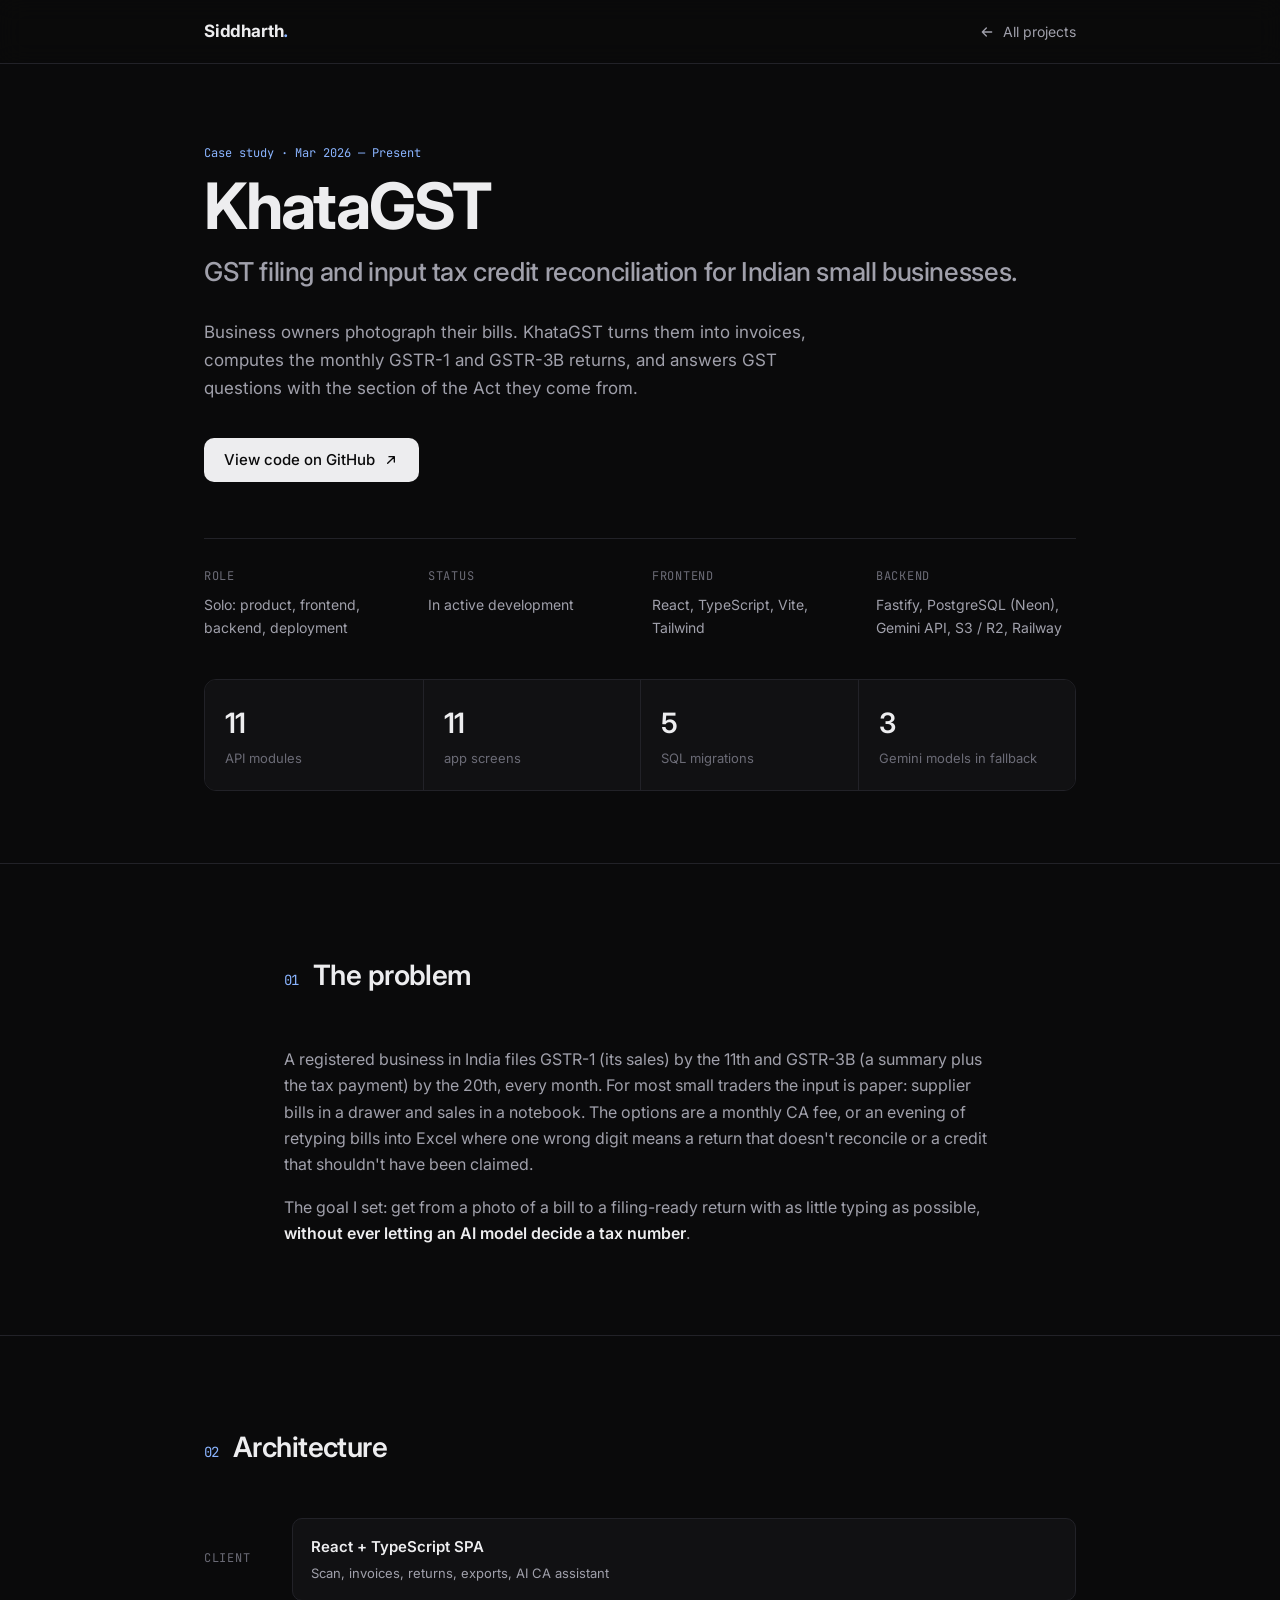
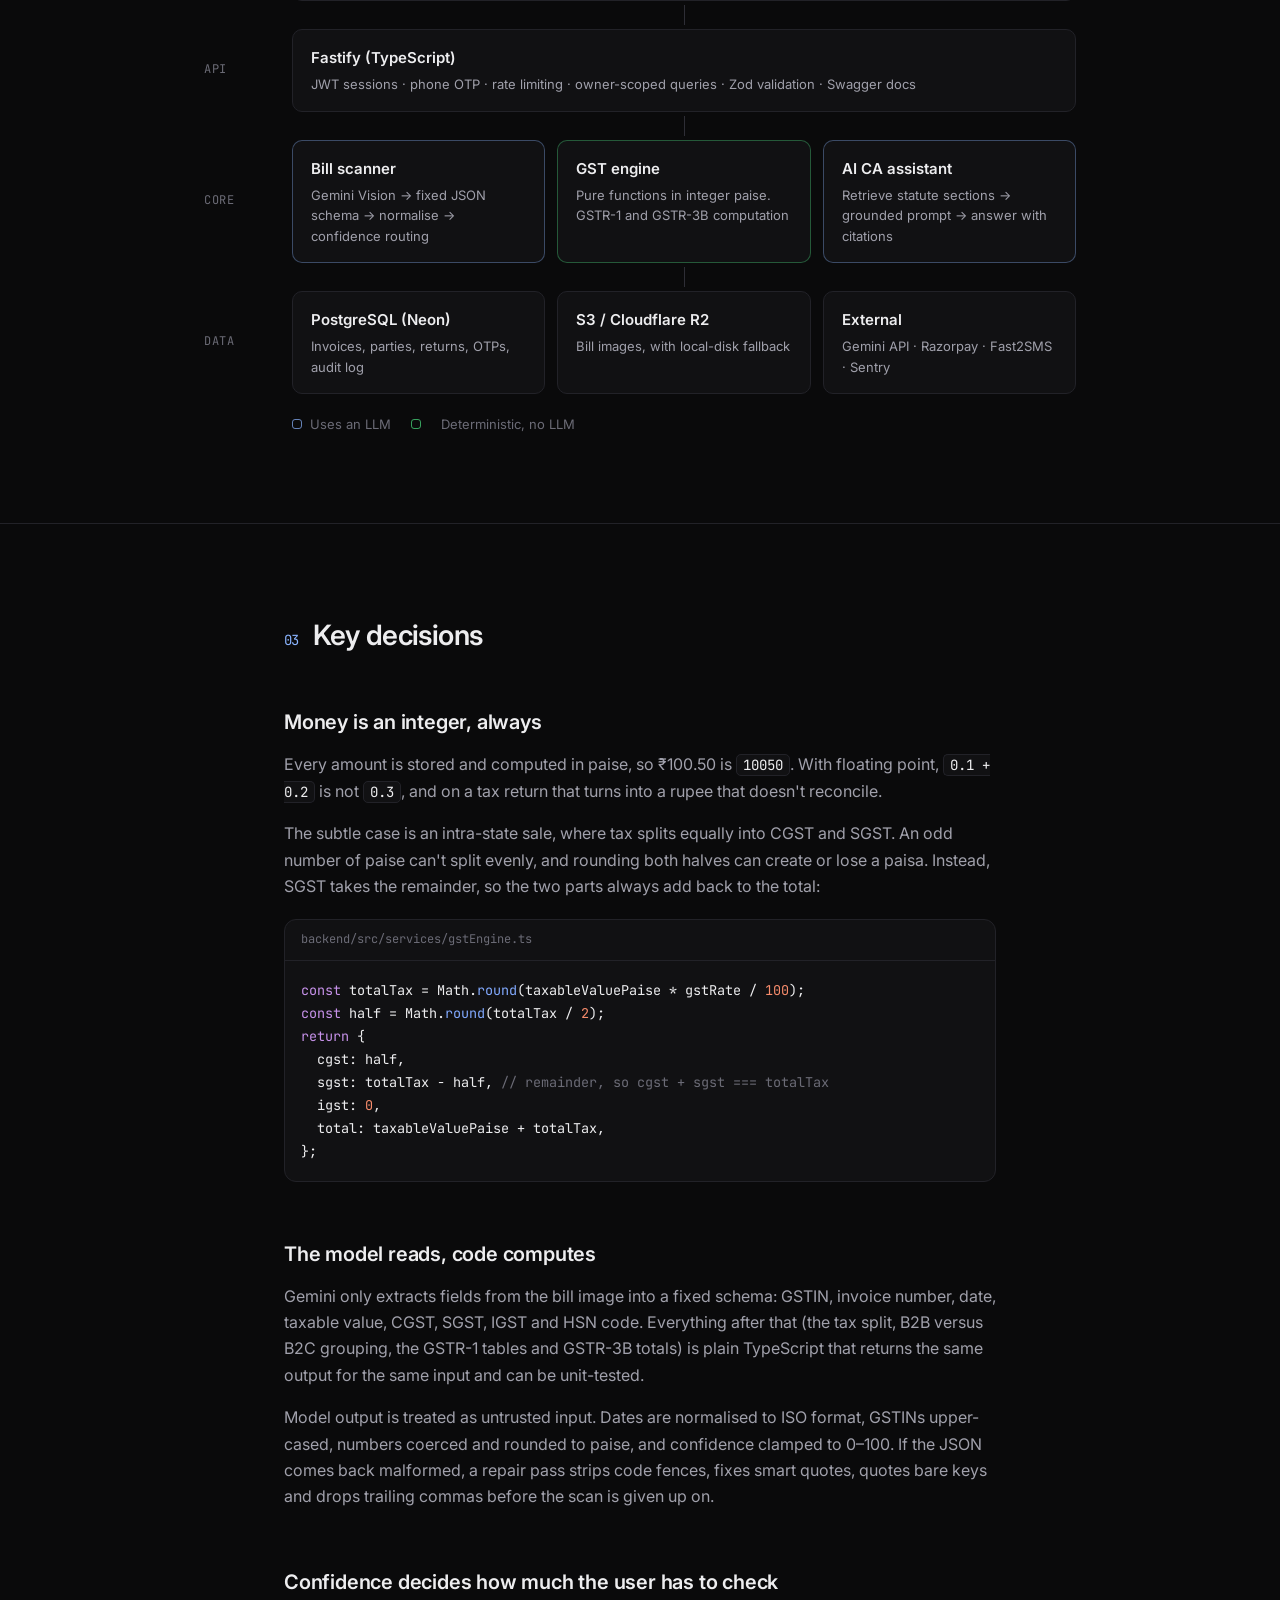
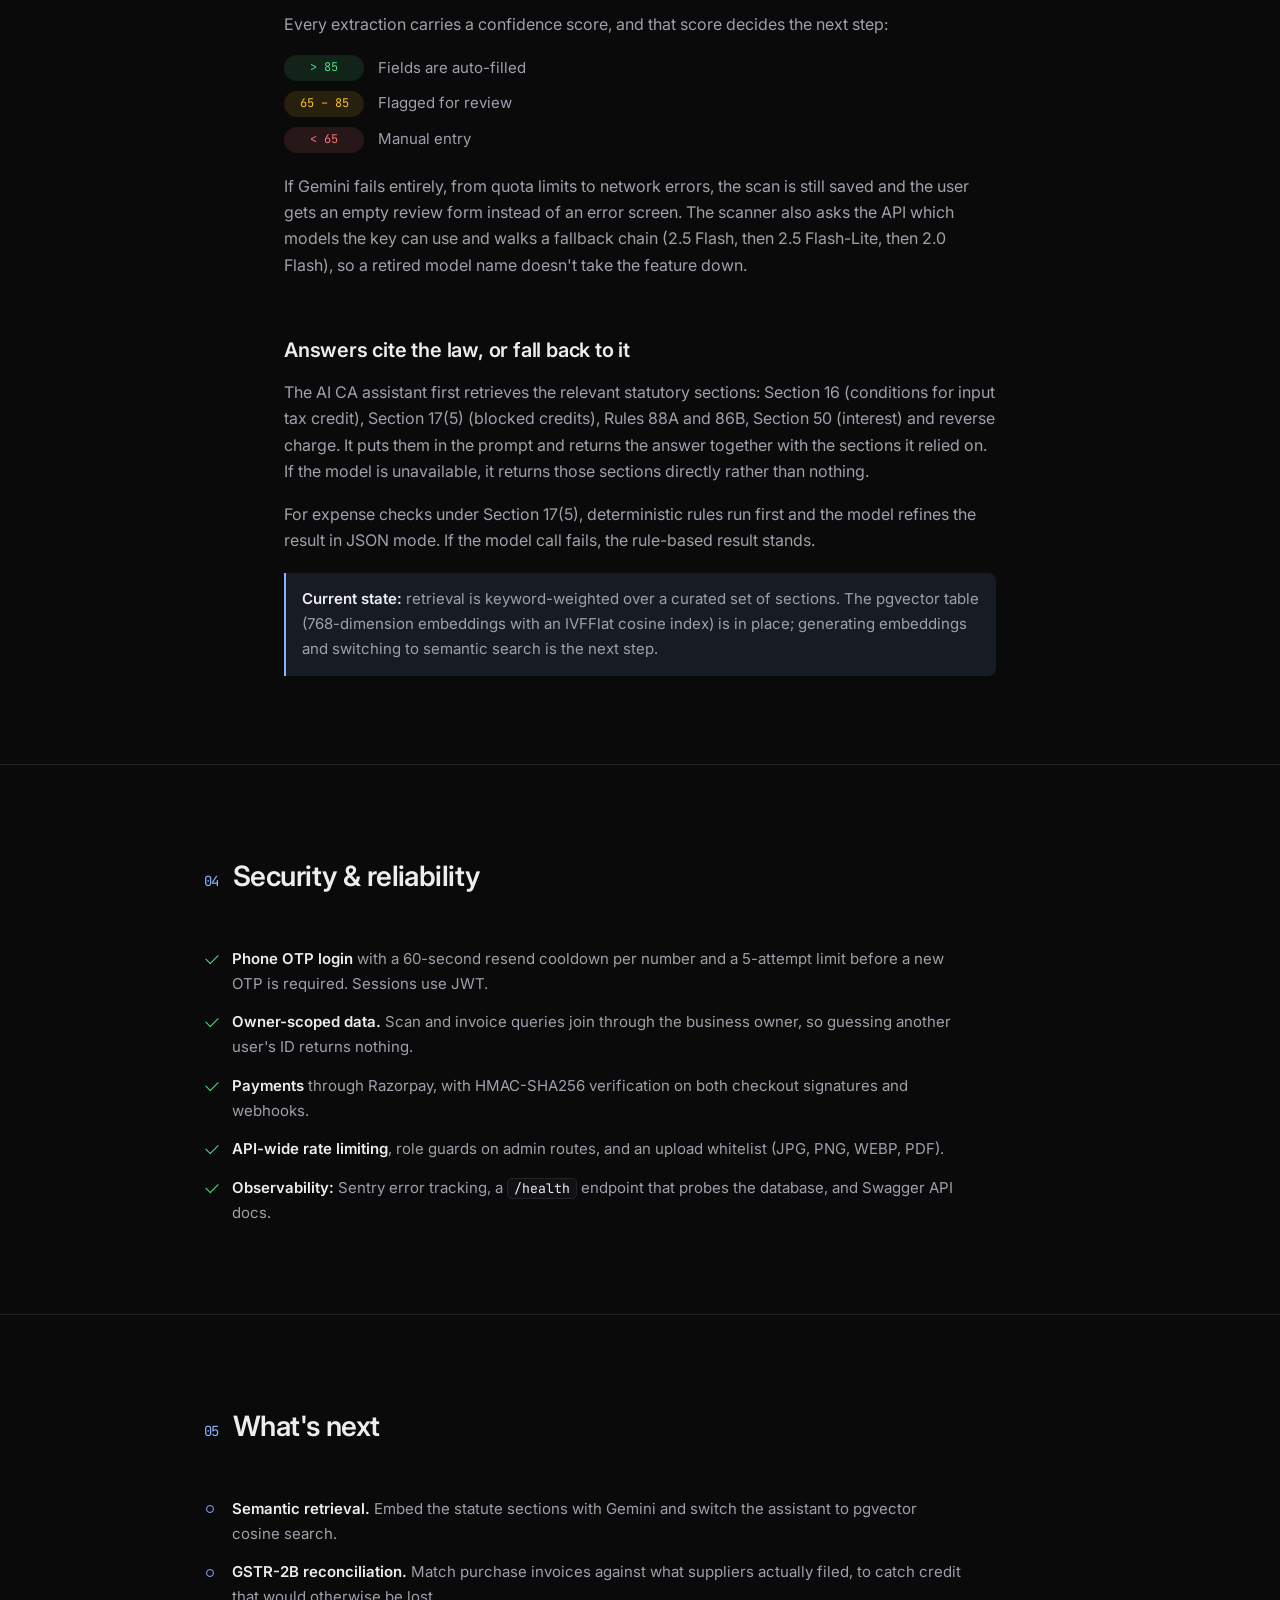
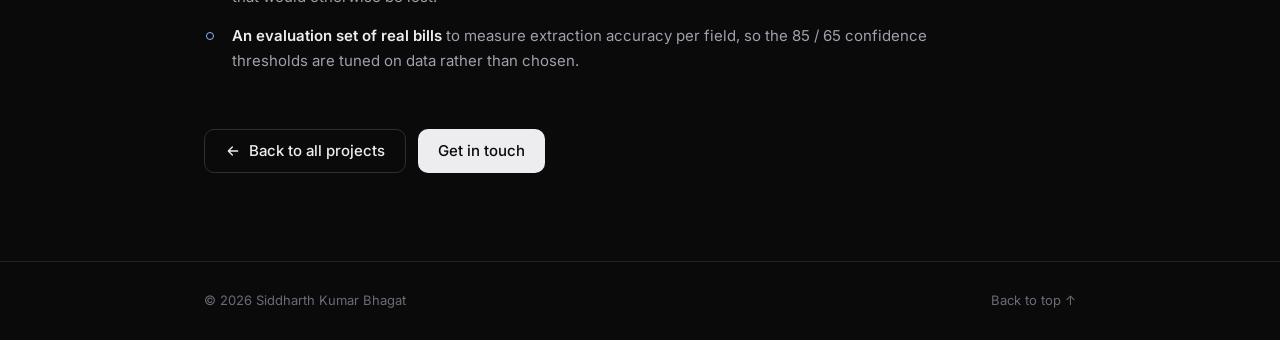
==== projects/khatagst/index.html @ 11f54ef6 "Redesign portfolio around resume and add KhataGST case study" ====
<!DOCTYPE html>
<html lang="en">

<head>
  <meta charset="UTF-8">
  <meta name="viewport" content="width=device-width, initial-scale=1.0">
  <title>KhataGST case study · Siddharth Kumar Bhagat</title>
  <meta name="description"
    content="How KhataGST turns photos of GST bills into filing-ready GSTR-1 and GSTR-3B returns: integer-paise tax math, confidence-routed AI extraction and statute-grounded answers.">
  <meta name="author" content="Siddharth Kumar Bhagat">
  <meta name="theme-color" content="#0a0a0b">
  <meta property="og:type" content="article">
  <meta property="og:title" content="KhataGST case study · Siddharth Kumar Bhagat">
  <meta property="og:description"
    content="From a photo of a bill to a filing-ready GST return, without letting an AI model decide a tax number.">
  <link rel="icon"
    href="data:image/svg+xml,%3Csvg xmlns='http://www.w3.org/2000/svg' viewBox='0 0 64 64'%3E%3Crect width='64' height='64' rx='14' fill='%230a0a0b'/%3E%3Ctext x='50%25' y='54%25' dominant-baseline='middle' text-anchor='middle' font-family='Arial,sans-serif' font-weight='700' font-size='26' fill='%238ab4ff'%3ESB%3C/text%3E%3C/svg%3E">
  <link rel="preconnect" href="https://fonts.googleapis.com">
  <link rel="preconnect" href="https://fonts.gstatic.com" crossorigin>
  <link
    href="https://fonts.googleapis.com/css2?family=Inter:wght@400;500;600;700&family=JetBrains+Mono:wght@400;500&display=swap"
    rel="stylesheet">
  <link rel="stylesheet" href="../../styles.css">
  <script>document.documentElement.classList.add("js");</script>
</head>

<body>
  <a class="skip-link" href="#main">Skip to content</a>

  <header class="nav scrolled" id="nav">
    <div class="nav-inner">
      <a href="../../" class="nav-logo" aria-label="Home">Siddharth<span>.</span></a>
      <a href="../../#projects" class="nav-back">
        <svg viewBox="0 0 24 24" aria-hidden="true"><path d="M19 12H5m6-6l-6 6 6 6" /></svg>
        All projects
      </a>
    </div>
  </header>

  <main id="main" class="case">

    <section class="case-hero">
      <div class="container">
        <p class="project-kicker">Case study · Mar 2026 — Present</p>
        <h1 class="hero-name">KhataGST</h1>
        <p class="hero-role">GST filing and input tax credit reconciliation for Indian small businesses.</p>
        <p class="hero-summary">
          Business owners photograph their bills. KhataGST turns them into invoices, computes the monthly GSTR-1 and
          GSTR-3B returns, and answers GST questions with the section of the Act they come from.
        </p>
        <div class="hero-actions">
          <a href="https://github.com/btw-itz-sid/KhataGST" class="btn btn-primary" target="_blank" rel="noopener">
            View code on GitHub
            <svg viewBox="0 0 24 24" aria-hidden="true"><path d="M7 17L17 7M9 7h8v8" /></svg>
          </a>
        </div>

        <dl class="case-meta">
          <div>
            <dt>Role</dt>
            <dd>Solo: product, frontend, backend, deployment</dd>
          </div>
          <div>
            <dt>Status</dt>
            <dd>In active development</dd>
          </div>
          <div>
            <dt>Frontend</dt>
            <dd>React, TypeScript, Vite, Tailwind</dd>
          </div>
          <div>
            <dt>Backend</dt>
            <dd>Fastify, PostgreSQL (Neon), Gemini API, S3 / R2, Railway</dd>
          </div>
        </dl>

        <ul class="case-stats">
          <li><span>11</span>API modules</li>
          <li><span>11</span>app screens</li>
          <li><span>5</span>SQL migrations</li>
          <li><span>3</span>Gemini models in fallback</li>
        </ul>
      </div>
    </section>

    <section class="section">
      <div class="container prose">
        <h2 class="section-title"><span>01</span>The problem</h2>
        <p>
          A registered business in India files GSTR-1 (its sales) by the 11th and GSTR-3B (a summary plus the tax
          payment) by the 20th, every month. For most small traders the input is paper: supplier bills in a drawer and
          sales in a notebook. The options are a monthly CA fee, or an evening of retyping bills into Excel where one
          wrong digit means a return that doesn't reconcile or a credit that shouldn't have been claimed.
        </p>
        <p>
          The goal I set: get from a photo of a bill to a filing-ready return with as little typing as possible,
          <strong>without ever letting an AI model decide a tax number</strong>.
        </p>
      </div>
    </section>

    <section class="section">
      <div class="container">
        <h2 class="section-title"><span>02</span>Architecture</h2>

        <div class="arch" role="img"
          aria-label="Architecture: a React single-page app calls a Fastify API, which routes to three modules (bill scanner, GST engine, AI CA assistant) backed by PostgreSQL, object storage and the Gemini API.">
          <div class="arch-layer">
            <p class="arch-label">Client</p>
            <div class="arch-box">
              <h4>React + TypeScript SPA</h4>
              <p>Scan, invoices, returns, exports, AI CA assistant</p>
            </div>
          </div>

          <div class="arch-arrow" aria-hidden="true"></div>

          <div class="arch-layer">
            <p class="arch-label">API</p>
            <div class="arch-box">
              <h4>Fastify (TypeScript)</h4>
              <p>JWT sessions · phone OTP · rate limiting · owner-scoped queries · Zod validation · Swagger docs</p>
            </div>
          </div>

          <div class="arch-arrow" aria-hidden="true"></div>

          <div class="arch-layer">
            <p class="arch-label">Core</p>
            <div class="arch-row">
              <div class="arch-box arch-ai">
                <h4>Bill scanner</h4>
                <p>Gemini Vision → fixed JSON schema → normalise → confidence routing</p>
              </div>
              <div class="arch-box arch-core">
                <h4>GST engine</h4>
                <p>Pure functions in integer paise. GSTR-1 and GSTR-3B computation</p>
              </div>
              <div class="arch-box arch-ai">
                <h4>AI CA assistant</h4>
                <p>Retrieve statute sections → grounded prompt → answer with citations</p>
              </div>
            </div>
          </div>

          <div class="arch-arrow" aria-hidden="true"></div>

          <div class="arch-layer">
            <p class="arch-label">Data</p>
            <div class="arch-row">
              <div class="arch-box">
                <h4>PostgreSQL (Neon)</h4>
                <p>Invoices, parties, returns, OTPs, audit log</p>
              </div>
              <div class="arch-box">
                <h4>S3 / Cloudflare R2</h4>
                <p>Bill images, with local-disk fallback</p>
              </div>
              <div class="arch-box">
                <h4>External</h4>
                <p>Gemini API · Razorpay · Fast2SMS · Sentry</p>
              </div>
            </div>
          </div>
        </div>
        <p class="arch-legend"><span class="dot-ai"></span>Uses an LLM <span class="dot-core"></span>Deterministic, no LLM</p>
      </div>
    </section>

    <section class="section">
      <div class="container prose">
        <h2 class="section-title"><span>03</span>Key decisions</h2>

        <article class="decision">
          <h3>Money is an integer, always</h3>
          <p>
            Every amount is stored and computed in paise, so ₹100.50 is <code>10050</code>. With floating point,
            <code>0.1 + 0.2</code> is not <code>0.3</code>, and on a tax return that turns into a rupee that doesn't
            reconcile.
          </p>
          <p>
            The subtle case is an intra-state sale, where tax splits equally into CGST and SGST. An odd number of paise
            can't split evenly, and rounding both halves can create or lose a paisa. Instead, SGST takes the remainder,
            so the two parts always add back to the total:
          </p>
          <figure class="code">
            <figcaption>backend/src/services/gstEngine.ts</figcaption>
<pre><code><span class="k">const</span> totalTax = Math.<span class="f">round</span>(taxableValuePaise * gstRate / <span class="n">100</span>);
<span class="k">const</span> half = Math.<span class="f">round</span>(totalTax / <span class="n">2</span>);
<span class="k">return</span> {
  cgst: half,
  sgst: totalTax - half, <span class="c">// remainder, so cgst + sgst === totalTax</span>
  igst: <span class="n">0</span>,
  total: taxableValuePaise + totalTax,
};</code></pre>
          </figure>
        </article>

        <article class="decision">
          <h3>The model reads, code computes</h3>
          <p>
            Gemini only extracts fields from the bill image into a fixed schema: GSTIN, invoice number, date, taxable
            value, CGST, SGST, IGST and HSN code. Everything after that (the tax split, B2B versus B2C grouping, the
            GSTR-1 tables and GSTR-3B totals) is plain TypeScript that returns the same output for the same input and
            can be unit-tested.
          </p>
          <p>
            Model output is treated as untrusted input. Dates are normalised to ISO format, GSTINs upper-cased, numbers
            coerced and rounded to paise, and confidence clamped to 0–100. If the JSON comes back malformed, a repair
            pass strips code fences, fixes smart quotes, quotes bare keys and drops trailing commas before the scan is
            given up on.
          </p>
        </article>

        <article class="decision">
          <h3>Confidence decides how much the user has to check</h3>
          <p>
            Every extraction carries a confidence score, and that score decides the next step:
          </p>
          <ul class="routing">
            <li><span class="pill pill-green">&gt; 85</span>Fields are auto-filled</li>
            <li><span class="pill pill-amber">65 – 85</span>Flagged for review</li>
            <li><span class="pill pill-red">&lt; 65</span>Manual entry</li>
          </ul>
          <p>
            If Gemini fails entirely, from quota limits to network errors, the scan is still saved and the user gets
            an empty review form instead of an error screen. The scanner also asks the API which models the key can
            use and walks a fallback chain (2.5 Flash, then 2.5 Flash-Lite, then 2.0 Flash), so a retired model name
            doesn't take the feature down.
          </p>
        </article>

        <article class="decision">
          <h3>Answers cite the law, or fall back to it</h3>
          <p>
            The AI CA assistant first retrieves the relevant statutory sections: Section 16 (conditions for input tax
            credit), Section 17(5) (blocked credits), Rules 88A and 86B, Section 50 (interest) and reverse charge. It
            puts them in the prompt and returns the answer together with the sections it relied on. If the model is
            unavailable, it returns those sections directly rather than nothing.
          </p>
          <p>
            For expense checks under Section 17(5), deterministic rules run first and the model refines the result in
            JSON mode. If the model call fails, the rule-based result stands.
          </p>
          <p class="note">
            <strong>Current state:</strong> retrieval is keyword-weighted over a curated set of sections. The pgvector
            table (768-dimension embeddings with an IVFFlat cosine index) is in place; generating embeddings and
            switching to semantic search is the next step.
          </p>
        </article>
      </div>
    </section>

    <section class="section">
      <div class="container">
        <h2 class="section-title"><span>04</span>Security &amp; reliability</h2>
        <ul class="checklist">
          <li><strong>Phone OTP login</strong> with a 60-second resend cooldown per number and a 5-attempt limit before a
            new OTP is required. Sessions use JWT.</li>
          <li><strong>Owner-scoped data.</strong> Scan and invoice queries join through the business owner, so
            guessing another user's ID returns nothing.</li>
          <li><strong>Payments</strong> through Razorpay, with HMAC-SHA256 verification on both checkout signatures and
            webhooks.</li>
          <li><strong>API-wide rate limiting</strong>, role guards on admin routes, and an upload whitelist (JPG, PNG,
            WEBP, PDF).</li>
          <li><strong>Observability:</strong> Sentry error tracking, a <code>/health</code> endpoint that probes the
            database, and Swagger API docs.</li>
        </ul>
      </div>
    </section>

    <section class="section">
      <div class="container">
        <h2 class="section-title"><span>05</span>What's next</h2>
        <ul class="checklist next">
          <li><strong>Semantic retrieval.</strong> Embed the statute sections with Gemini and switch the assistant to
            pgvector cosine search.</li>
          <li><strong>GSTR-2B reconciliation.</strong> Match purchase invoices against what suppliers actually filed,
            to catch credit that would otherwise be lost.</li>
          <li><strong>An evaluation set of real bills</strong> to measure extraction accuracy per field, so the 85 / 65
            confidence thresholds are tuned on data rather than chosen.</li>
        </ul>

        <div class="case-end">
          <a href="../../#projects" class="btn btn-ghost">
            <svg viewBox="0 0 24 24" aria-hidden="true"><path d="M19 12H5m6-6l-6 6 6 6" /></svg>
            Back to all projects
          </a>
          <a href="mailto:siddharthraj600@gmail.com" class="btn btn-primary">Get in touch</a>
        </div>
      </div>
    </section>

  </main>

  <footer class="footer">
    <div class="container footer-inner">
      <p>© <span id="year">2026</span> Siddharth Kumar Bhagat</p>
      <a href="#main">Back to top ↑</a>
    </div>
  </footer>

  <script>document.getElementById("year").textContent = new Date().getFullYear();</script>
</body>

</html>
---- styles.css ----
:root {
  --bg: #0a0a0b;
  --surface: #111113;
  --surface-2: #16161a;
  --border: #222228;
  --border-strong: #2e2e36;
  --text: #ededef;
  --muted: #a0a0ab;
  --faint: #6b6b76;
  --accent: #8ab4ff;
  --accent-soft: rgba(138, 180, 255, 0.1);
  --green: #4ade80;
  --radius: 12px;
  --container: 920px;
  --nav-h: 64px;
  --font: 'Inter', system-ui, -apple-system, 'Segoe UI', Roboto, sans-serif;
  --mono: 'JetBrains Mono', ui-monospace, SFMono-Regular, Consolas, monospace;
}

*,
*::before,
*::after {
  margin: 0;
  padding: 0;
  box-sizing: border-box;
}

html {
  scroll-behavior: smooth;
  scroll-padding-top: calc(var(--nav-h) + 16px);
}

body {
  background: var(--bg);
  color: var(--text);
  font-family: var(--font);
  font-size: 16px;
  line-height: 1.65;
  -webkit-font-smoothing: antialiased;
  text-rendering: optimizeLegibility;
}

a {
  color: inherit;
  text-decoration: none;
}

ul,
ol {
  list-style: none;
}

strong {
  color: var(--text);
  font-weight: 600;
}

svg {
  width: 16px;
  height: 16px;
  fill: none;
  stroke: currentColor;
  stroke-width: 2;
  stroke-linecap: round;
  stroke-linejoin: round;
  flex-shrink: 0;
}

svg.fill {
  fill: currentColor;
  stroke: none;
}

::selection {
  background: var(--accent);
  color: var(--bg);
}

:focus-visible {
  outline: 2px solid var(--accent);
  outline-offset: 3px;
  border-radius: 4px;
}

.skip-link {
  position: absolute;
  left: 16px;
  top: -48px;
  z-index: 200;
  padding: 8px 14px;
  background: var(--accent);
  color: var(--bg);
  border-radius: 8px;
  font-weight: 600;
}

.skip-link:focus {
  top: 12px;
}

.container {
  max-width: var(--container);
  margin: 0 auto;
  padding: 0 24px;
}

/* NAV */
.nav {
  position: fixed;
  inset: 0 0 auto 0;
  z-index: 100;
  height: var(--nav-h);
  border-bottom: 1px solid transparent;
  transition: background 0.2s, border-color 0.2s;
}

.nav.scrolled {
  background: rgba(10, 10, 11, 0.8);
  backdrop-filter: blur(12px);
  -webkit-backdrop-filter: blur(12px);
  border-bottom-color: var(--border);
}

.nav-inner {
  max-width: var(--container);
  height: 100%;
  margin: 0 auto;
  padding: 0 24px;
  display: flex;
  align-items: center;
  justify-content: space-between;
}

.nav-logo {
  font-weight: 700;
  font-size: 17px;
  letter-spacing: -0.01em;
}

.nav-logo span {
  color: var(--accent);
}

.nav-links {
  display: flex;
  align-items: center;
  gap: 28px;
}

.nav-links a {
  font-size: 14px;
  color: var(--muted);
  transition: color 0.15s;
}

.nav-links a:hover,
.nav-links a.active {
  color: var(--text);
}

.nav-links .nav-resume {
  padding: 6px 14px;
  border: 1px solid var(--border-strong);
  border-radius: 8px;
  color: var(--text);
}

.nav-links .nav-resume:hover {
  border-color: var(--accent);
  color: var(--accent);
}

.menu-btn {
  display: none;
  width: 36px;
  height: 36px;
  background: none;
  border: 0;
  cursor: pointer;
  position: relative;
}

.menu-btn span {
  position: absolute;
  left: 8px;
  right: 8px;
  height: 1.5px;
  background: var(--text);
  transition: transform 0.2s;
}

.menu-btn span:first-child {
  top: 14px;
}

.menu-btn span:last-child {
  top: 21px;
}

.menu-btn[aria-expanded="true"] span:first-child {
  transform: translateY(3.5px) rotate(45deg);
}

.menu-btn[aria-expanded="true"] span:last-child {
  transform: translateY(-3.5px) rotate(-45deg);
}

/* HERO */
.hero {
  padding: calc(var(--nav-h) + 96px) 0 96px;
}

.status {
  display: inline-flex;
  align-items: center;
  gap: 10px;
  padding: 6px 14px;
  margin-bottom: 28px;
  border: 1px solid var(--border);
  border-radius: 999px;
  background: var(--surface);
  font-size: 13px;
  color: var(--muted);
}

.status-dot {
  width: 7px;
  height: 7px;
  border-radius: 50%;
  background: var(--green);
  box-shadow: 0 0 0 3px rgba(74, 222, 128, 0.15);
}

.hero-name {
  font-size: clamp(40px, 7vw, 64px);
  font-weight: 700;
  line-height: 1.05;
  letter-spacing: -0.035em;
}

.hero-role {
  margin-top: 12px;
  font-size: clamp(20px, 3vw, 26px);
  font-weight: 500;
  letter-spacing: -0.015em;
  color: var(--muted);
}

.hero-summary {
  max-width: 640px;
  margin-top: 24px;
  font-size: 17px;
  color: var(--muted);
}

.hero-actions {
  display: flex;
  flex-wrap: wrap;
  gap: 12px;
  margin-top: 36px;
}

.btn {
  display: inline-flex;
  align-items: center;
  gap: 8px;
  height: 44px;
  padding: 0 20px;
  border-radius: 10px;
  font-size: 15px;
  font-weight: 500;
  transition: background 0.15s, border-color 0.15s, color 0.15s;
}

.btn-primary {
  background: var(--text);
  color: var(--bg);
}

.btn-primary:hover {
  background: #ffffff;
}

.btn-ghost {
  border: 1px solid var(--border-strong);
  color: var(--text);
}

.btn-ghost:hover {
  border-color: var(--muted);
  background: var(--surface);
}

.social {
  display: flex;
  flex-wrap: wrap;
  align-items: center;
  gap: 8px 24px;
  margin-top: 32px;
}

.social a {
  display: inline-flex;
  align-items: center;
  gap: 8px;
  font-size: 14px;
  color: var(--muted);
  transition: color 0.15s;
}

.social a:hover {
  color: var(--text);
}

.social-meta {
  font-size: 14px;
  color: var(--faint);
}

/* SECTIONS */
.section {
  padding: 88px 0;
  border-top: 1px solid var(--border);
}

.section-title {
  display: flex;
  align-items: baseline;
  gap: 14px;
  margin-bottom: 48px;
  font-size: 28px;
  font-weight: 600;
  letter-spacing: -0.02em;
}

.section-title span {
  font-family: var(--mono);
  font-size: 14px;
  font-weight: 400;
  color: var(--accent);
}

.bullets {
  display: grid;
  gap: 10px;
  color: var(--muted);
  font-size: 15px;
}

.bullets li {
  position: relative;
  padding-left: 20px;
}

.bullets li::before {
  content: '';
  position: absolute;
  left: 2px;
  top: 0.72em;
  width: 6px;
  height: 1.5px;
  background: var(--faint);
}

.tags {
  display: flex;
  flex-wrap: wrap;
  gap: 8px;
}

.tags li {
  padding: 4px 10px;
  border: 1px solid var(--border);
  border-radius: 6px;
  background: var(--surface);
  font-family: var(--mono);
  font-size: 12px;
  color: var(--muted);
  line-height: 1.5;
}

.role-body .tags,
.project .tags {
  margin-top: 20px;
}

/* EXPERIENCE */
.timeline {
  display: grid;
  gap: 56px;
}

.role {
  display: grid;
  grid-template-columns: 160px 1fr;
  gap: 32px;
}

.role-date {
  font-family: var(--mono);
  font-size: 13px;
  color: var(--faint);
  white-space: nowrap;
}

.role-meta {
  padding-top: 4px;
}

.role-body h3 {
  font-size: 19px;
  font-weight: 600;
  letter-spacing: -0.01em;
}

.role-body .at {
  color: var(--accent);
}

.role-sub {
  margin: 4px 0 16px;
  font-size: 15px;
  color: var(--faint);
}

/* PROJECTS */
.project {
  padding: 28px;
  border: 1px solid var(--border);
  border-radius: var(--radius);
  background: var(--surface);
  transition: border-color 0.2s;
}

.project:hover {
  border-color: var(--border-strong);
}

.project-featured {
  margin-bottom: 20px;
  padding: 32px;
  background:
    radial-gradient(600px 200px at 100% 0%, rgba(138, 180, 255, 0.07), transparent 70%),
    var(--surface);
}

.project-head {
  display: flex;
  align-items: flex-start;
  justify-content: space-between;
  gap: 16px;
  margin-bottom: 18px;
}

.project-kicker {
  margin-bottom: 8px;
  font-family: var(--mono);
  font-size: 12px;
  color: var(--accent);
}

.project h3 {
  font-size: 19px;
  font-weight: 600;
  letter-spacing: -0.01em;
}

.project-featured h3 {
  font-size: 24px;
}

.project-tagline {
  margin-top: 2px;
  font-size: 15px;
  color: var(--faint);
}

.project-link {
  display: inline-flex;
  align-items: center;
  gap: 4px;
  padding: 6px 12px;
  border: 1px solid var(--border-strong);
  border-radius: 8px;
  font-size: 13px;
  color: var(--muted);
  white-space: nowrap;
  transition: color 0.15s, border-color 0.15s;
}

.project-link:hover {
  color: var(--text);
  border-color: var(--muted);
}

.project-link svg {
  width: 14px;
  height: 14px;
}

.project-grid {
  display: grid;
  grid-template-columns: repeat(2, 1fr);
  gap: 20px;
}

.more-link {
  display: inline-flex;
  align-items: center;
  gap: 6px;
  margin-top: 28px;
  font-size: 14px;
  color: var(--muted);
  transition: color 0.15s, gap 0.15s;
}

.more-link:hover {
  color: var(--text);
  gap: 10px;
}

/* SKILLS */
.skills {
  display: grid;
  border: 1px solid var(--border);
  border-radius: var(--radius);
  overflow: hidden;
}

.skill-row {
  display: grid;
  grid-template-columns: 160px 1fr;
  gap: 24px;
  align-items: center;
  padding: 18px 24px;
}

.skill-row + .skill-row {
  border-top: 1px solid var(--border);
}

.skill-row dt {
  font-size: 14px;
  font-weight: 500;
  color: var(--text);
}

/* EDUCATION */
.edu {
  display: flex;
  justify-content: space-between;
  align-items: flex-start;
  gap: 16px;
  padding-bottom: 32px;
  margin-bottom: 32px;
  border-bottom: 1px solid var(--border);
}

.edu h3 {
  font-size: 19px;
  font-weight: 600;
  letter-spacing: -0.01em;
}

.edu p {
  color: var(--muted);
  font-size: 15px;
}

.achievements {
  display: grid;
  grid-template-columns: repeat(2, 1fr);
  gap: 16px;
}

.achievements li {
  display: flex;
  gap: 18px;
  align-items: flex-start;
  padding: 20px;
  border: 1px solid var(--border);
  border-radius: var(--radius);
  background: var(--surface);
}

.ach-stat {
  min-width: 56px;
  font-family: var(--mono);
  font-size: 18px;
  font-weight: 500;
  color: var(--accent);
  line-height: 1.4;
}

.achievements h4 {
  font-size: 15px;
  font-weight: 600;
}

.achievements p {
  margin-top: 2px;
  font-size: 14px;
  color: var(--muted);
}

.achievements p a {
  color: var(--accent);
  margin-left: 4px;
}

.achievements p a:hover {
  text-decoration: underline;
}

/* CONTACT */
.contact-lead {
  max-width: 580px;
  font-size: 17px;
  color: var(--muted);
}

.contact-email {
  display: inline-block;
  margin-top: 24px;
  font-size: clamp(22px, 4.5vw, 36px);
  font-weight: 600;
  letter-spacing: -0.02em;
  border-bottom: 1px solid var(--border-strong);
  transition: color 0.15s, border-color 0.15s;
  word-break: break-all;
}

.contact-email:hover {
  color: var(--accent);
  border-color: var(--accent);
}

/* PROJECT CTA */
.case-link {
  display: inline-flex;
  align-items: center;
  gap: 6px;
  margin-top: 24px;
  font-size: 14px;
  font-weight: 500;
  color: var(--accent);
  transition: gap 0.15s;
}

.case-link:hover {
  gap: 10px;
}

/* CASE STUDY */
.nav-back {
  display: inline-flex;
  align-items: center;
  gap: 8px;
  font-size: 14px;
  color: var(--muted);
  transition: color 0.15s;
}

.nav-back:hover {
  color: var(--text);
}

.case-hero {
  padding: calc(var(--nav-h) + 80px) 0 72px;
}

.case-meta {
  display: grid;
  grid-template-columns: repeat(4, 1fr);
  gap: 24px;
  margin-top: 56px;
  padding-top: 28px;
  border-top: 1px solid var(--border);
}

.case-meta dt {
  margin-bottom: 6px;
  font-family: var(--mono);
  font-size: 12px;
  color: var(--faint);
  text-transform: uppercase;
  letter-spacing: 0.06em;
}

.case-meta dd {
  font-size: 14px;
  color: var(--muted);
}

.case-stats {
  display: grid;
  grid-template-columns: repeat(4, 1fr);
  margin-top: 40px;
  border: 1px solid var(--border);
  border-radius: var(--radius);
  overflow: hidden;
}

.case-stats li {
  padding: 20px;
  font-size: 13px;
  color: var(--faint);
  background: var(--surface);
}

.case-stats li + li {
  border-left: 1px solid var(--border);
}

.case-stats span {
  display: block;
  margin-bottom: 2px;
  font-size: 28px;
  font-weight: 600;
  letter-spacing: -0.02em;
  color: var(--text);
}

.prose {
  max-width: 760px;
}

.prose p {
  color: var(--muted);
  font-size: 16px;
}

.prose p + p {
  margin-top: 16px;
}

code {
  font-family: var(--mono);
  font-size: 0.88em;
  padding: 1px 6px;
  border: 1px solid var(--border);
  border-radius: 5px;
  background: var(--surface);
  color: var(--text);
}

.decision + .decision {
  margin-top: 56px;
}

.decision h3 {
  margin-bottom: 12px;
  font-size: 20px;
  font-weight: 600;
  letter-spacing: -0.01em;
}

.code {
  margin-top: 20px;
  border: 1px solid var(--border);
  border-radius: var(--radius);
  background: var(--surface);
  overflow: hidden;
}

.code figcaption {
  padding: 10px 16px;
  border-bottom: 1px solid var(--border);
  font-family: var(--mono);
  font-size: 12px;
  color: var(--faint);
}

.code pre {
  padding: 18px 16px;
  overflow-x: auto;
  font-family: var(--mono);
  font-size: 13.5px;
  line-height: 1.7;
  color: var(--text);
  font-variant-ligatures: none;
  scrollbar-width: thin;
  scrollbar-color: var(--border-strong) transparent;
}

.code pre code {
  padding: 0;
  border: 0;
  background: none;
  font-size: inherit;
}

.code .k { color: #c792ea; }
.code .f { color: #82aaff; }
.code .n { color: #f78c6c; }
.code .c { color: var(--faint); }

.routing {
  display: grid;
  gap: 10px;
  margin: 18px 0 20px;
}

.routing li {
  display: flex;
  align-items: center;
  gap: 14px;
  font-size: 15px;
  color: var(--muted);
}

.pill {
  min-width: 80px;
  padding: 3px 10px;
  border-radius: 999px;
  font-family: var(--mono);
  font-size: 12px;
  text-align: center;
}

.pill-green { background: rgba(74, 222, 128, 0.12); color: #4ade80; }
.pill-amber { background: rgba(251, 191, 36, 0.12); color: #fbbf24; }
.pill-red { background: rgba(248, 113, 113, 0.12); color: #f87171; }

.prose .note {
  margin-top: 20px;
  padding: 14px 16px;
  border-left: 2px solid var(--accent);
  border-radius: 0 8px 8px 0;
  background: var(--accent-soft);
  font-size: 15px;
}

.arch {
  display: grid;
  gap: 0;
}

.arch-layer {
  display: grid;
  grid-template-columns: 72px 1fr;
  gap: 16px;
  align-items: center;
}

.arch-label {
  font-family: var(--mono);
  font-size: 12px;
  color: var(--faint);
  text-transform: uppercase;
  letter-spacing: 0.06em;
}

.arch-row {
  display: grid;
  grid-template-columns: repeat(3, 1fr);
  gap: 12px;
}

.arch-box {
  padding: 16px 18px;
  border: 1px solid var(--border);
  border-radius: 10px;
  background: var(--surface);
}

.arch-box h4 {
  font-size: 15px;
  font-weight: 600;
}

.arch-box p {
  margin-top: 4px;
  font-size: 13px;
  line-height: 1.55;
  color: var(--muted);
}

.arch-ai {
  border-color: rgba(138, 180, 255, 0.35);
}

.arch-core {
  border-color: rgba(74, 222, 128, 0.35);
}

.arch-arrow {
  height: 28px;
  margin-left: 88px;
  position: relative;
}

.arch-arrow::before {
  content: '';
  position: absolute;
  left: 50%;
  top: 4px;
  bottom: 4px;
  width: 1px;
  background: var(--border-strong);
}

.arch-legend {
  display: flex;
  align-items: center;
  gap: 8px;
  margin-top: 20px;
  margin-left: 88px;
  font-size: 13px;
  color: var(--faint);
}

.arch-legend span {
  width: 10px;
  height: 10px;
  border-radius: 3px;
}

.arch-legend span + * {
  margin-right: 12px;
}

.dot-ai { border: 1px solid rgba(138, 180, 255, 0.7); }
.dot-core { border: 1px solid rgba(74, 222, 128, 0.7); margin-left: 12px; }

.checklist {
  display: grid;
  gap: 14px;
  max-width: 760px;
}

.checklist li {
  position: relative;
  padding-left: 28px;
  font-size: 15px;
  color: var(--muted);
}

.checklist li::before {
  content: '';
  position: absolute;
  left: 2px;
  top: 0.45em;
  width: 12px;
  height: 7px;
  border-left: 1.5px solid var(--green);
  border-bottom: 1.5px solid var(--green);
  transform: rotate(-45deg);
}

.checklist.next li::before {
  width: 8px;
  height: 8px;
  top: 0.55em;
  border: 1.5px solid var(--accent);
  border-radius: 50%;
  transform: none;
}

.case-end {
  display: flex;
  flex-wrap: wrap;
  gap: 12px;
  margin-top: 56px;
}

/* FOOTER */
.footer {
  padding: 28px 0;
  border-top: 1px solid var(--border);
  font-size: 13px;
  color: var(--faint);
}

.footer-inner {
  display: flex;
  justify-content: space-between;
  gap: 16px;
}

.footer a:hover {
  color: var(--text);
}

/* REVEAL */
.js .reveal {
  opacity: 0;
  transform: translateY(12px);
  transition: opacity 0.5s ease, transform 0.5s ease;
}

.js .reveal.visible {
  opacity: 1;
  transform: none;
}

@media (prefers-reduced-motion: reduce) {
  html {
    scroll-behavior: auto;
  }

  .js .reveal {
    opacity: 1;
    transform: none;
    transition: none;
  }
}

/* RESPONSIVE */
@media (max-width: 760px) {
  .menu-btn {
    display: block;
  }

  .nav-links {
    position: fixed;
    top: var(--nav-h);
    left: 0;
    right: 0;
    flex-direction: column;
    align-items: stretch;
    gap: 0;
    padding: 8px 16px 16px;
    background: var(--bg);
    border-bottom: 1px solid var(--border);
    display: none;
  }

  .nav-links.open {
    display: flex;
  }

  .nav.menu-open {
    background: var(--bg);
    backdrop-filter: none;
    -webkit-backdrop-filter: none;
    border-bottom-color: var(--border);
  }

  .nav-links a {
    display: block;
    padding: 12px 8px;
    font-size: 16px;
  }

  .nav-links .nav-resume {
    margin-top: 8px;
    text-align: center;
  }

  .hero {
    padding: calc(var(--nav-h) + 56px) 0 72px;
  }

  .section {
    padding: 64px 0;
  }

  .section-title {
    margin-bottom: 32px;
    font-size: 24px;
  }

  .role,
  .skill-row {
    grid-template-columns: 1fr;
    gap: 8px;
  }

  .role-meta {
    padding-top: 0;
  }

  .timeline {
    gap: 44px;
  }

  .project-grid,
  .achievements {
    grid-template-columns: 1fr;
  }

  .project,
  .project-featured {
    padding: 22px;
  }

  .skill-row {
    padding: 16px 18px;
  }

  .edu {
    flex-direction: column;
    gap: 6px;
  }

  .case-hero {
    padding: calc(var(--nav-h) + 48px) 0 56px;
  }

  .case-meta,
  .case-stats {
    grid-template-columns: repeat(2, 1fr);
  }

  .case-stats li:nth-child(3) {
    border-left: 0;
  }

  .case-stats li:nth-child(n + 3) {
    border-top: 1px solid var(--border);
  }

  .arch-layer {
    grid-template-columns: 1fr;
    gap: 8px;
  }

  .arch-row {
    grid-template-columns: 1fr;
    gap: 8px;
  }

  .arch-arrow,
  .arch-legend {
    margin-left: 0;
  }
}

@media (max-width: 420px) {
  .project-head {
    flex-direction: column;
  }

  .hero-actions .btn {
    width: 100%;
    justify-content: center;
  }

  .footer-inner {
    flex-direction: column;
    gap: 6px;
  }
}
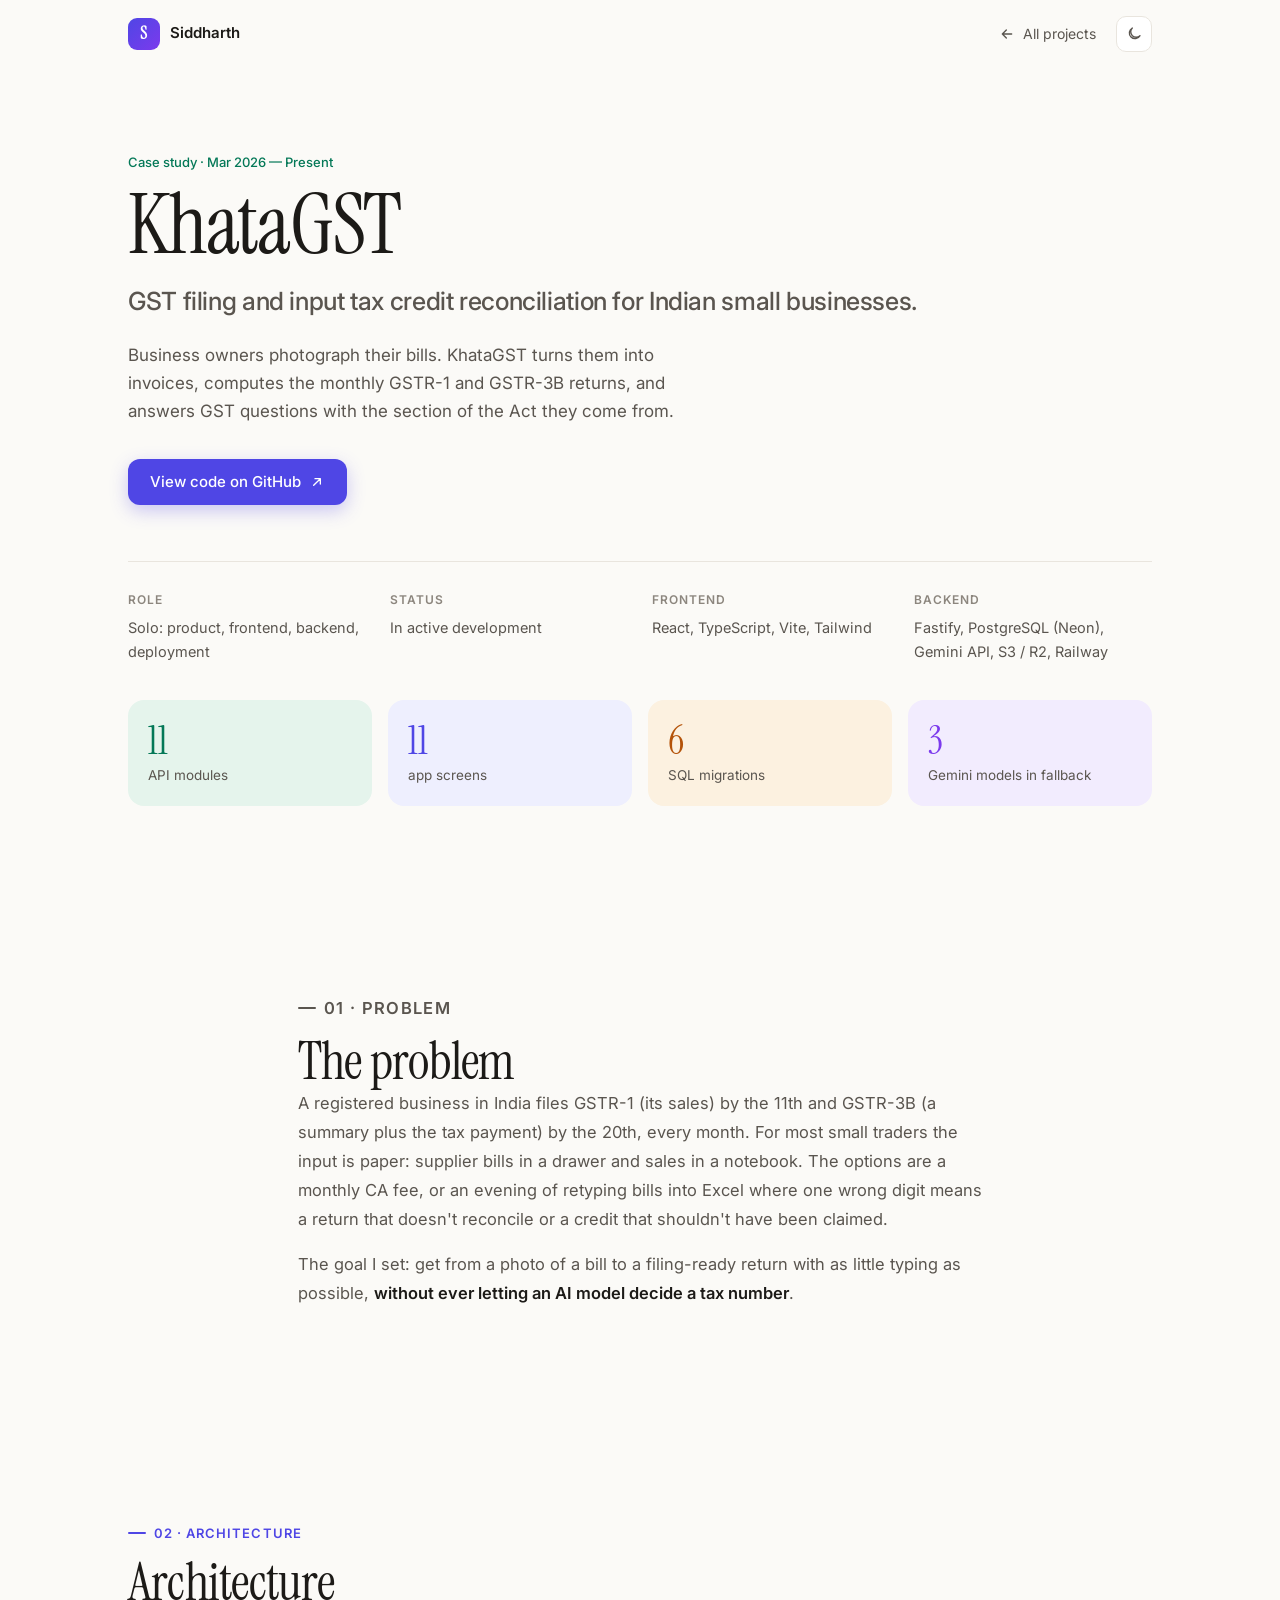
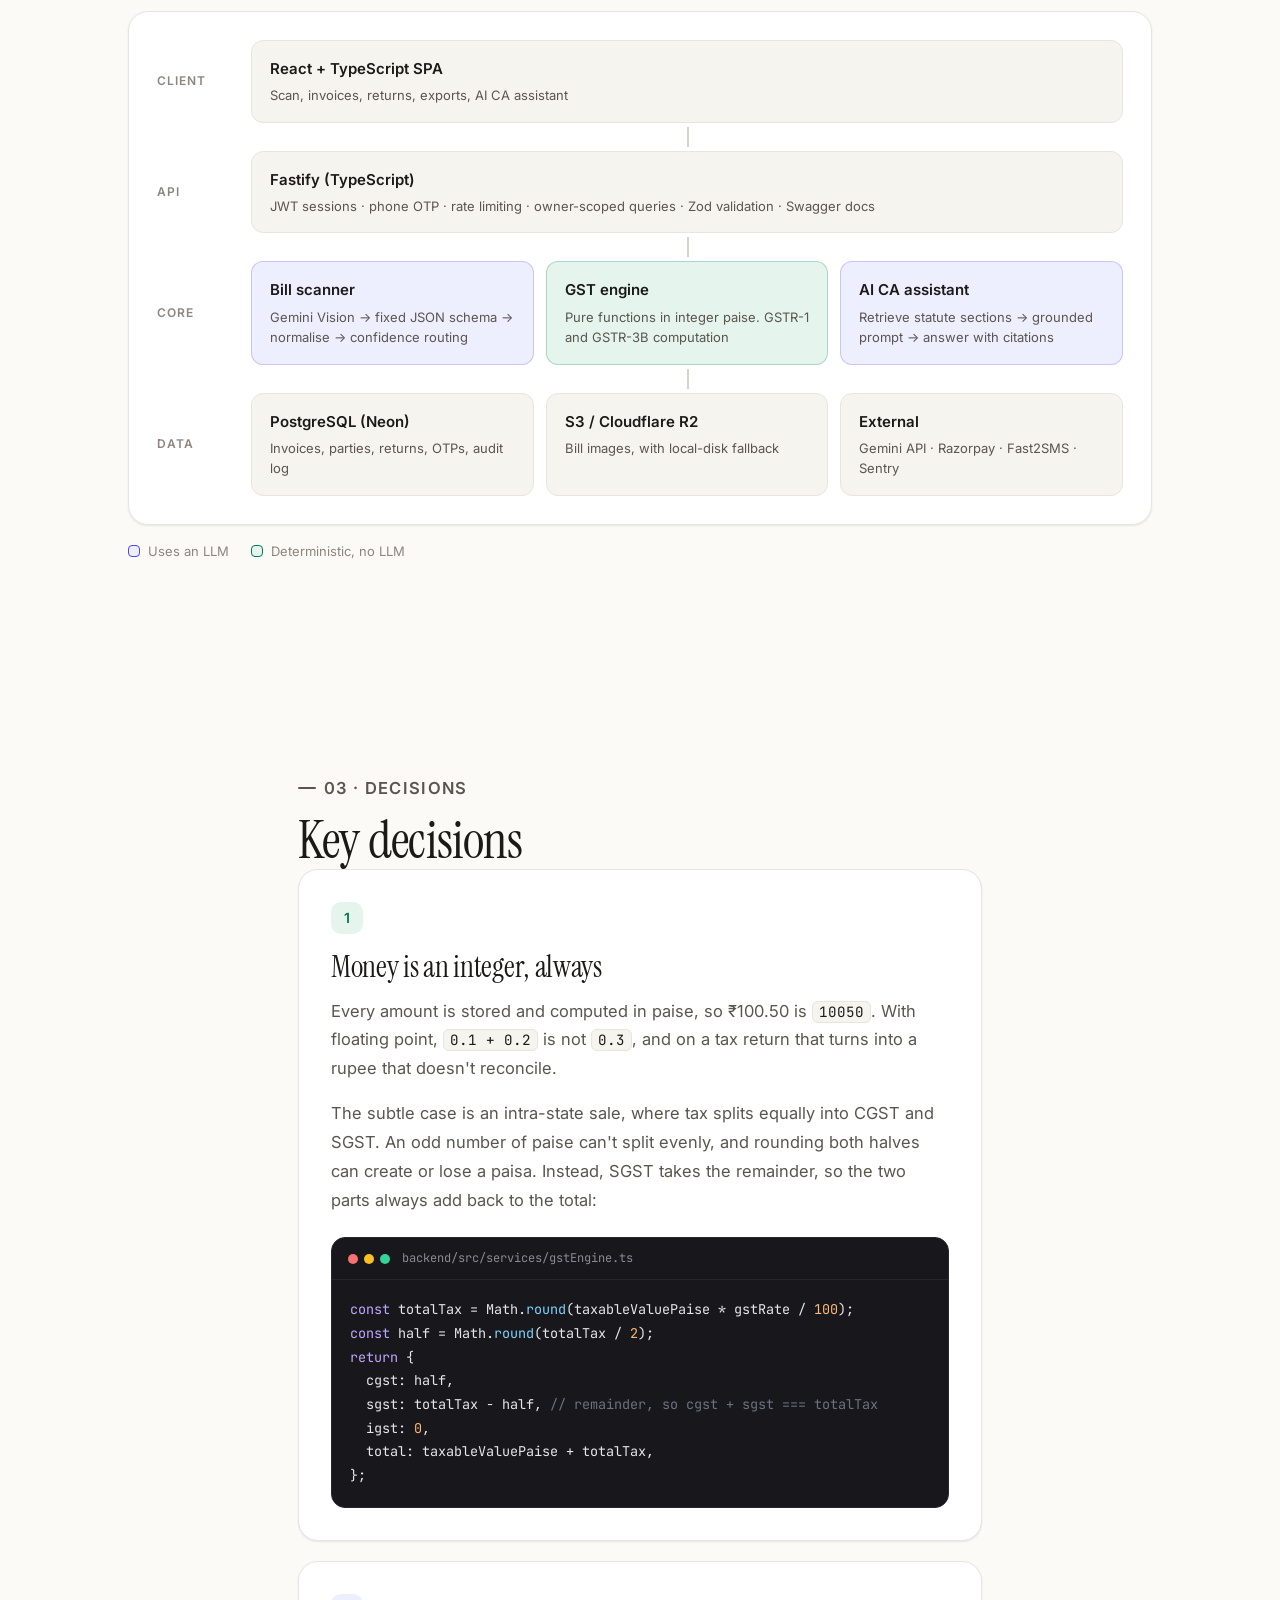
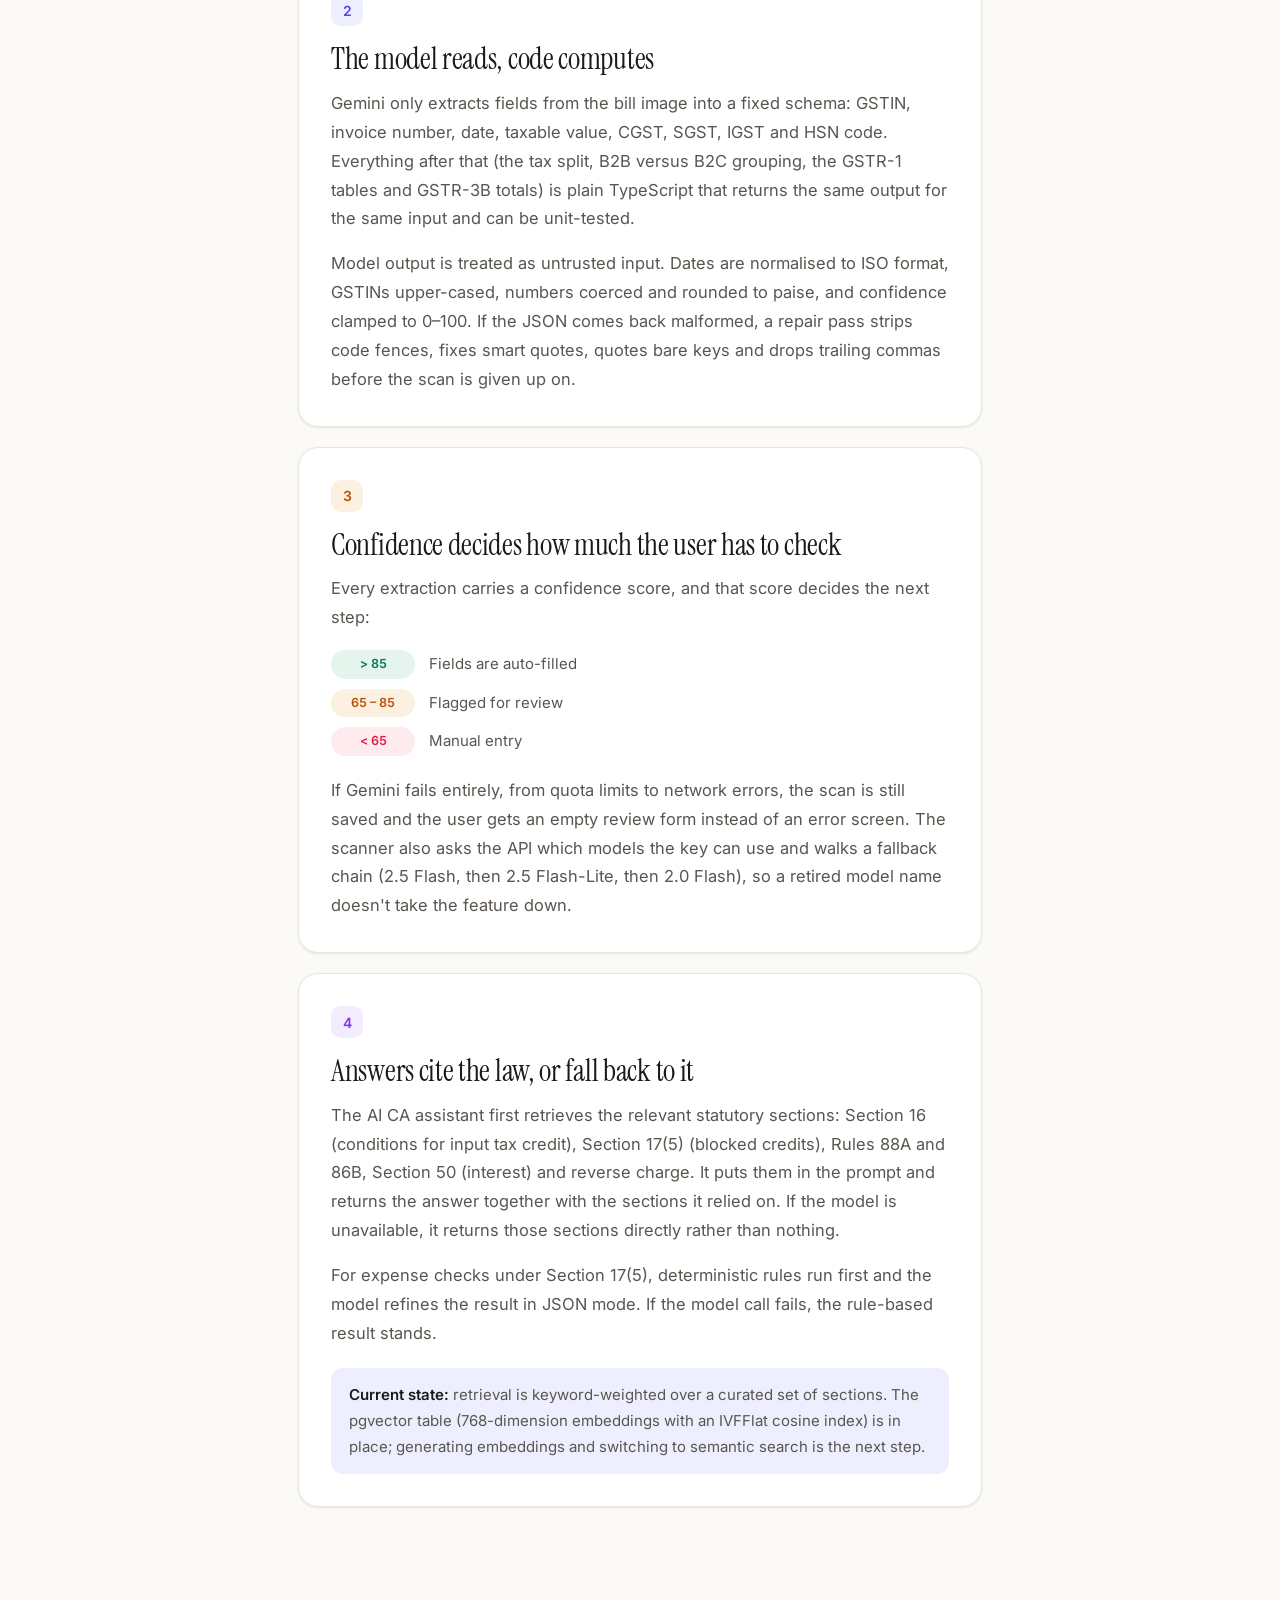
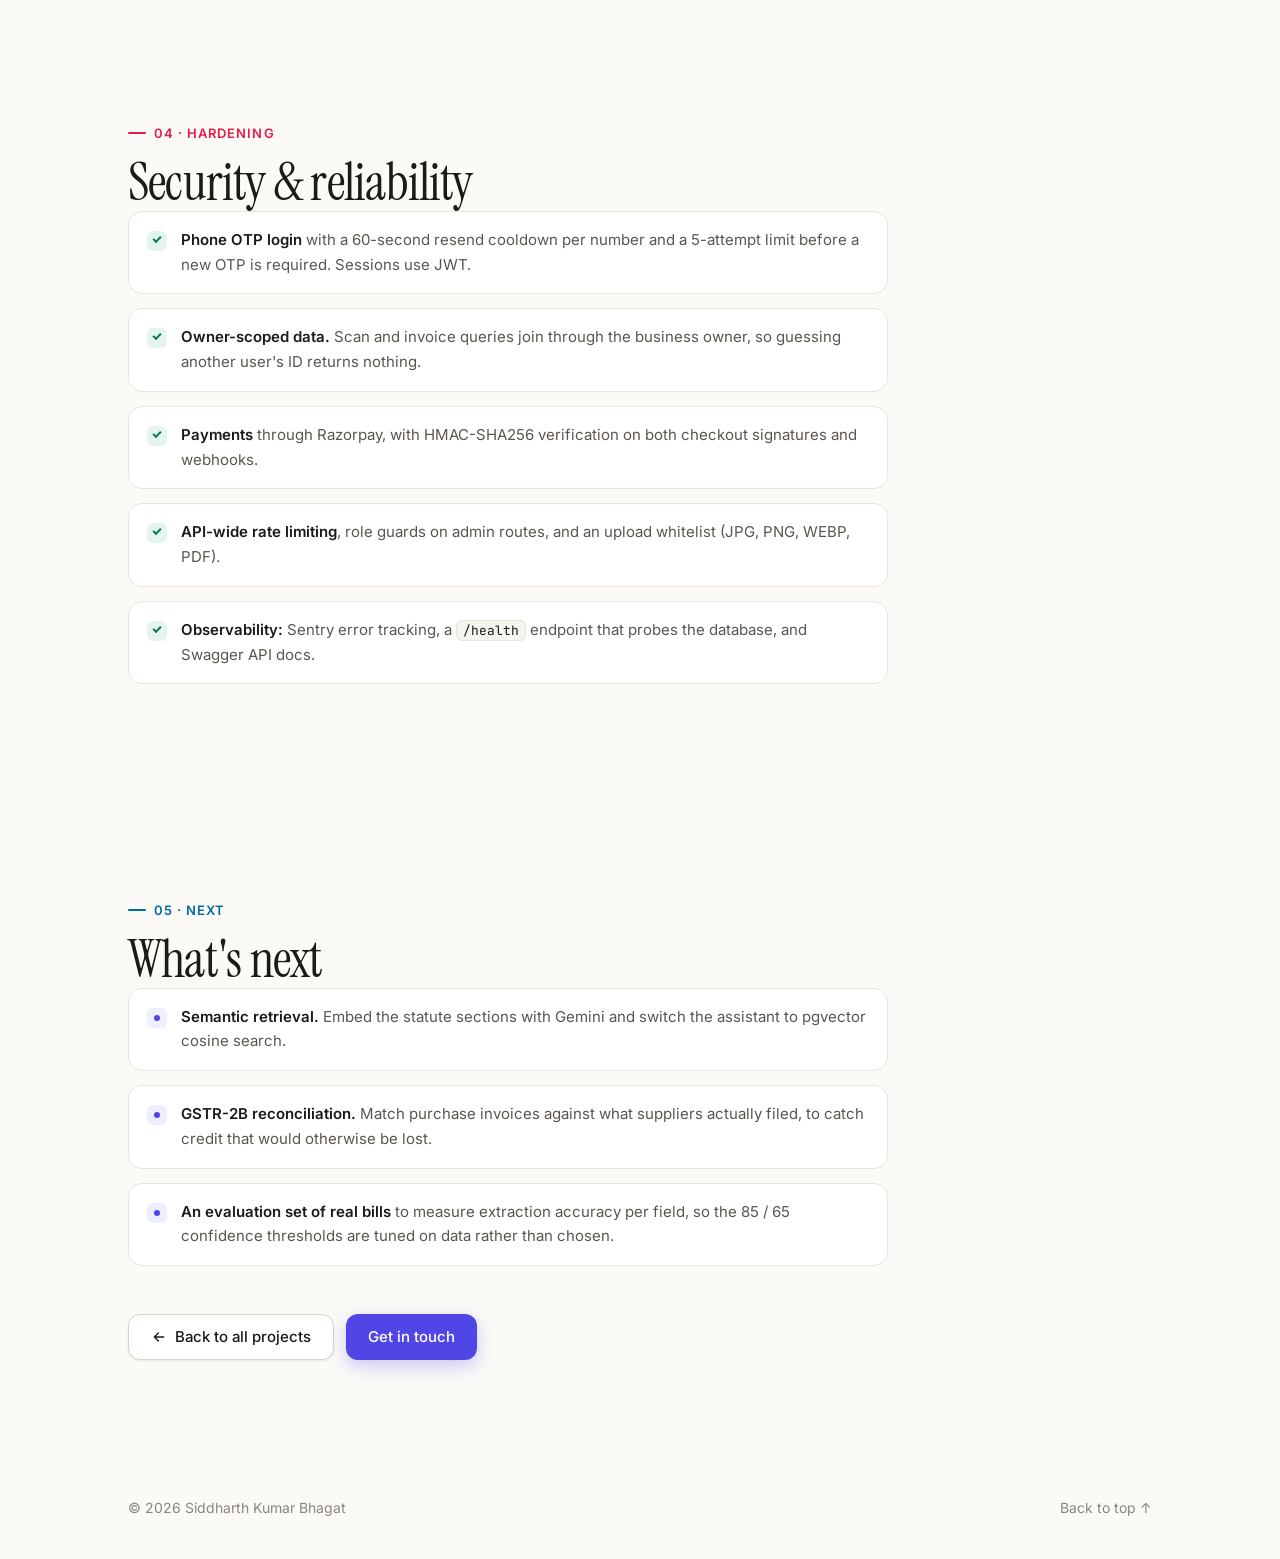
==== commit f9b775c4: "Give the portfolio a warm editorial look with colour, not neon Light paper background, serif heading" ====
--- a/projects/khatagst/index.html
+++ b/projects/khatagst/index.html
@@ -8,20 +8,28 @@
   <meta name="description"
     content="How KhataGST turns photos of GST bills into filing-ready GSTR-1 and GSTR-3B returns: integer-paise tax math, confidence-routed AI extraction and statute-grounded answers.">
   <meta name="author" content="Siddharth Kumar Bhagat">
-  <meta name="theme-color" content="#0a0a0b">
+  <meta name="theme-color" content="#fbfaf7">
   <meta property="og:type" content="article">
   <meta property="og:title" content="KhataGST case study · Siddharth Kumar Bhagat">
   <meta property="og:description"
     content="From a photo of a bill to a filing-ready GST return, without letting an AI model decide a tax number.">
   <link rel="icon"
-    href="data:image/svg+xml,%3Csvg xmlns='http://www.w3.org/2000/svg' viewBox='0 0 64 64'%3E%3Crect width='64' height='64' rx='14' fill='%230a0a0b'/%3E%3Ctext x='50%25' y='54%25' dominant-baseline='middle' text-anchor='middle' font-family='Arial,sans-serif' font-weight='700' font-size='26' fill='%238ab4ff'%3ESB%3C/text%3E%3C/svg%3E">
+    href="data:image/svg+xml,%3Csvg xmlns='http://www.w3.org/2000/svg' viewBox='0 0 64 64'%3E%3Crect width='64' height='64' rx='14' fill='%234f46e5'/%3E%3Ctext x='50%25' y='56%25' dominant-baseline='middle' text-anchor='middle' font-family='Georgia,serif' font-size='30' fill='%23fff'%3ES%3C/text%3E%3C/svg%3E">
   <link rel="preconnect" href="https://fonts.googleapis.com">
   <link rel="preconnect" href="https://fonts.gstatic.com" crossorigin>
   <link
-    href="https://fonts.googleapis.com/css2?family=Inter:wght@400;500;600;700&family=JetBrains+Mono:wght@400;500&display=swap"
+    href="https://fonts.googleapis.com/css2?family=Instrument+Serif:ital@0;1&family=Inter:wght@400;500;600;700&family=JetBrains+Mono:wght@400;500&display=swap"
     rel="stylesheet">
   <link rel="stylesheet" href="../../styles.css">
-  <script>document.documentElement.classList.add("js");</script>
+  <script>
+    document.documentElement.classList.add("js");
+    (function () {
+      var t = localStorage.getItem("theme");
+      if (t === "dark" || t === "light") document.documentElement.setAttribute("data-theme", t);
+      else if (window.matchMedia("(prefers-color-scheme: dark)").matches)
+        document.documentElement.setAttribute("data-theme", "dark");
+    })();
+  </script>
 </head>
 
 <body>
@@ -29,11 +37,25 @@
 
   <header class="nav scrolled" id="nav">
     <div class="nav-inner">
-      <a href="../../" class="nav-logo" aria-label="Home">Siddharth<span>.</span></a>
-      <a href="../../#projects" class="nav-back">
-        <svg viewBox="0 0 24 24" aria-hidden="true"><path d="M19 12H5m6-6l-6 6 6 6" /></svg>
-        All projects
+      <a href="../../" class="nav-logo" aria-label="Home">
+        <span class="logo-mark">S</span>
+        Siddharth
       </a>
+      <div class="nav-right">
+        <a href="../../#projects" class="nav-back">
+          <svg viewBox="0 0 24 24" aria-hidden="true"><path d="M19 12H5m6-6l-6 6 6 6" /></svg>
+          All projects
+        </a>
+        <button class="icon-btn theme-toggle" id="themeToggle" type="button" aria-label="Switch to dark theme">
+          <svg class="icon-moon" viewBox="0 0 24 24" aria-hidden="true">
+            <path d="M21 14.5A8.5 8.5 0 1 1 9.5 3 7 7 0 0 0 21 14.5z" />
+          </svg>
+          <svg class="icon-sun" viewBox="0 0 24 24" aria-hidden="true">
+            <circle cx="12" cy="12" r="4" />
+            <path d="M12 2v2M12 20v2M4.93 4.93l1.41 1.41M17.66 17.66l1.41 1.41M2 12h2M20 12h2M4.93 19.07l1.41-1.41M17.66 6.34l1.41-1.41" />
+          </svg>
+        </button>
+      </div>
     </div>
   </header>
 
@@ -41,7 +63,7 @@
 
     <section class="case-hero">
       <div class="container">
-        <p class="project-kicker">Case study · Mar 2026 — Present</p>
+        <p class="project-kicker c-green">Case study · Mar 2026 — Present</p>
         <h1 class="hero-name">KhataGST</h1>
         <p class="hero-role">GST filing and input tax credit reconciliation for Indian small businesses.</p>
         <p class="hero-summary">
@@ -75,17 +97,18 @@
         </dl>
 
         <ul class="case-stats">
-          <li><span>11</span>API modules</li>
-          <li><span>11</span>app screens</li>
-          <li><span>5</span>SQL migrations</li>
-          <li><span>3</span>Gemini models in fallback</li>
+          <li class="c-green"><span>11</span>API modules</li>
+          <li class="c-indigo"><span>11</span>app screens</li>
+          <li class="c-amber"><span>6</span>SQL migrations</li>
+          <li class="c-violet"><span>3</span>Gemini models in fallback</li>
         </ul>
       </div>
     </section>
 
     <section class="section">
       <div class="container prose">
-        <h2 class="section-title"><span>01</span>The problem</h2>
+        <p class="eyebrow c-green">01 · Problem</p>
+        <h2 class="section-title">The problem</h2>
         <p>
           A registered business in India files GSTR-1 (its sales) by the 11th and GSTR-3B (a summary plus the tax
           payment) by the 20th, every month. For most small traders the input is paper: supplier bills in a drawer and
@@ -101,7 +124,8 @@
 
     <section class="section">
       <div class="container">
-        <h2 class="section-title"><span>02</span>Architecture</h2>
+        <p class="eyebrow c-indigo">02 · Architecture</p>
+        <h2 class="section-title">Architecture</h2>
 
         <div class="arch" role="img"
           aria-label="Architecture: a React single-page app calls a Fastify API, which routes to three modules (bill scanner, GST engine, AI CA assistant) backed by PostgreSQL, object storage and the Gemini API.">
@@ -169,9 +193,11 @@
 
     <section class="section">
       <div class="container prose">
-        <h2 class="section-title"><span>03</span>Key decisions</h2>
+        <p class="eyebrow c-amber">03 · Decisions</p>
+        <h2 class="section-title">Key decisions</h2>
 
         <article class="decision">
+          <span class="decision-num c-green">1</span>
           <h3>Money is an integer, always</h3>
           <p>
             Every amount is stored and computed in paise, so ₹100.50 is <code>10050</code>. With floating point,
@@ -197,6 +223,7 @@
         </article>
 
         <article class="decision">
+          <span class="decision-num c-indigo">2</span>
           <h3>The model reads, code computes</h3>
           <p>
             Gemini only extracts fields from the bill image into a fixed schema: GSTIN, invoice number, date, taxable
@@ -213,6 +240,7 @@
         </article>
 
         <article class="decision">
+          <span class="decision-num c-amber">3</span>
           <h3>Confidence decides how much the user has to check</h3>
           <p>
             Every extraction carries a confidence score, and that score decides the next step:
@@ -231,6 +259,7 @@
         </article>
 
         <article class="decision">
+          <span class="decision-num c-violet">4</span>
           <h3>Answers cite the law, or fall back to it</h3>
           <p>
             The AI CA assistant first retrieves the relevant statutory sections: Section 16 (conditions for input tax
@@ -253,7 +282,8 @@
 
     <section class="section">
       <div class="container">
-        <h2 class="section-title"><span>04</span>Security &amp; reliability</h2>
+        <p class="eyebrow c-rose">04 · Hardening</p>
+        <h2 class="section-title">Security &amp; reliability</h2>
         <ul class="checklist">
           <li><strong>Phone OTP login</strong> with a 60-second resend cooldown per number and a 5-attempt limit before a
             new OTP is required. Sessions use JWT.</li>
@@ -271,7 +301,8 @@
 
     <section class="section">
       <div class="container">
-        <h2 class="section-title"><span>05</span>What's next</h2>
+        <p class="eyebrow c-sky">05 · Next</p>
+        <h2 class="section-title">What's next</h2>
         <ul class="checklist next">
           <li><strong>Semantic retrieval.</strong> Embed the statute sections with Gemini and switch the assistant to
             pgvector cosine search.</li>
@@ -300,7 +331,7 @@
     </div>
   </footer>
 
-  <script>document.getElementById("year").textContent = new Date().getFullYear();</script>
+  <script src="../../script.js"></script>
 </body>
 
 </html>
--- a/styles.css
+++ b/styles.css
@@ -1,22 +1,103 @@
+/* ── THEME TOKENS ───────────────────────────────────────── */
+:root,
+[data-theme="light"] {
+  --bg: #fbfaf7;
+  --surface: #ffffff;
+  --surface-2: #f6f4ef;
+  --border: #e9e5de;
+  --border-strong: #d9d3c9;
+  --text: #1c1a17;
+  --muted: #5a554f;
+  --faint: #8c867e;
+
+  --accent: #4f46e5;
+  --accent-hover: #4338ca;
+  --accent-soft: #eeeffe;
+  --on-accent: #ffffff;
+
+  --indigo: #4f46e5;
+  --indigo-soft: #eeeffe;
+  --green: #047857;
+  --green-soft: #e5f4ec;
+  --amber: #b45309;
+  --amber-soft: #fcf1e0;
+  --rose: #e11d48;
+  --rose-soft: #fdebee;
+  --violet: #7c3aed;
+  --violet-soft: #f2ecfe;
+  --sky: #0369a1;
+  --sky-soft: #e4f1f9;
+
+  --blob-1: #c7d2fe;
+  --blob-2: #fde68a;
+  --blob-3: #a7f3d0;
+  --blob-opacity: 0.55;
+
+  --shadow-sm: 0 1px 2px rgba(28, 26, 23, 0.04), 0 1px 3px rgba(28, 26, 23, 0.05);
+  --shadow-md: 0 2px 6px rgba(28, 26, 23, 0.04), 0 16px 40px rgba(28, 26, 23, 0.07);
+  --code-bg: #17171c;
+
+  color-scheme: light;
+}
+
+[data-theme="dark"] {
+  --bg: #0e0e11;
+  --surface: #16161b;
+  --surface-2: #1c1c22;
+  --border: #26262e;
+  --border-strong: #35353f;
+  --text: #ededf0;
+  --muted: #a3a3ad;
+  --faint: #74747e;
+
+  --accent: #8b8fff;
+  --accent-hover: #a5a8ff;
+  --accent-soft: rgba(139, 143, 255, 0.12);
+  --on-accent: #0e0e11;
+
+  --indigo: #8b8fff;
+  --indigo-soft: rgba(139, 143, 255, 0.12);
+  --green: #34d399;
+  --green-soft: rgba(52, 211, 153, 0.12);
+  --amber: #fbbf24;
+  --amber-soft: rgba(251, 191, 36, 0.12);
+  --rose: #fb7185;
+  --rose-soft: rgba(251, 113, 133, 0.12);
+  --violet: #b794f6;
+  --violet-soft: rgba(183, 148, 246, 0.12);
+  --sky: #38bdf8;
+  --sky-soft: rgba(56, 189, 248, 0.12);
+
+  --blob-1: #4f46e5;
+  --blob-2: #b45309;
+  --blob-3: #047857;
+  --blob-opacity: 0.16;
+
+  --shadow-sm: none;
+  --shadow-md: 0 16px 40px rgba(0, 0, 0, 0.35);
+  --code-bg: #111115;
+
+  color-scheme: dark;
+}
+
+.c-indigo { --c: var(--indigo); --c-soft: var(--indigo-soft); }
+.c-green { --c: var(--green); --c-soft: var(--green-soft); }
+.c-amber { --c: var(--amber); --c-soft: var(--amber-soft); }
+.c-rose { --c: var(--rose); --c-soft: var(--rose-soft); }
+.c-violet { --c: var(--violet); --c-soft: var(--violet-soft); }
+.c-sky { --c: var(--sky); --c-soft: var(--sky-soft); }
+
 :root {
-  --bg: #0a0a0b;
-  --surface: #111113;
-  --surface-2: #16161a;
-  --border: #222228;
-  --border-strong: #2e2e36;
-  --text: #ededef;
-  --muted: #a0a0ab;
-  --faint: #6b6b76;
-  --accent: #8ab4ff;
-  --accent-soft: rgba(138, 180, 255, 0.1);
-  --green: #4ade80;
-  --radius: 12px;
-  --container: 920px;
-  --nav-h: 64px;
+  --radius: 16px;
+  --radius-sm: 10px;
+  --container: 1080px;
+  --nav-h: 68px;
   --font: 'Inter', system-ui, -apple-system, 'Segoe UI', Roboto, sans-serif;
+  --serif: 'Instrument Serif', 'Iowan Old Style', Georgia, serif;
   --mono: 'JetBrains Mono', ui-monospace, SFMono-Regular, Consolas, monospace;
 }
 
+/* ── BASE ───────────────────────────────────────────────── */
 *,
 *::before,
 *::after {
@@ -38,6 +119,7 @@
   line-height: 1.65;
   -webkit-font-smoothing: antialiased;
   text-rendering: optimizeLegibility;
+  transition: background 0.25s, color 0.25s;
 }
 
 a {
@@ -73,13 +155,13 @@
 
 ::selection {
   background: var(--accent);
-  color: var(--bg);
+  color: var(--on-accent);
 }
 
 :focus-visible {
   outline: 2px solid var(--accent);
   outline-offset: 3px;
-  border-radius: 4px;
+  border-radius: 6px;
 }
 
 .skip-link {
@@ -89,7 +171,7 @@
   z-index: 200;
   padding: 8px 14px;
   background: var(--accent);
-  color: var(--bg);
+  color: var(--on-accent);
   border-radius: 8px;
   font-weight: 600;
 }
@@ -101,10 +183,10 @@
 .container {
   max-width: var(--container);
   margin: 0 auto;
-  padding: 0 24px;
-}
-
-/* NAV */
+  padding: 0 28px;
+}
+
+/* ── NAV ────────────────────────────────────────────────── */
 .nav {
   position: fixed;
   inset: 0 0 auto 0;
@@ -114,10 +196,11 @@
   transition: background 0.2s, border-color 0.2s;
 }
 
-.nav.scrolled {
-  background: rgba(10, 10, 11, 0.8);
-  backdrop-filter: blur(12px);
-  -webkit-backdrop-filter: blur(12px);
+.nav.scrolled,
+.nav.menu-open {
+  background: color-mix(in srgb, var(--bg) 82%, transparent);
+  backdrop-filter: saturate(1.4) blur(14px);
+  -webkit-backdrop-filter: saturate(1.4) blur(14px);
   border-bottom-color: var(--border);
 }
 
@@ -125,65 +208,111 @@
   max-width: var(--container);
   height: 100%;
   margin: 0 auto;
-  padding: 0 24px;
+  padding: 0 28px;
   display: flex;
   align-items: center;
   justify-content: space-between;
+  gap: 16px;
 }
 
 .nav-logo {
-  font-weight: 700;
+  display: inline-flex;
+  align-items: center;
+  gap: 10px;
+  font-weight: 600;
+  font-size: 15px;
+}
+
+.logo-mark {
+  display: grid;
+  place-items: center;
+  width: 32px;
+  height: 32px;
+  border-radius: 9px;
+  background: linear-gradient(135deg, var(--indigo), var(--violet));
+  color: #fff;
+  font-family: var(--serif);
   font-size: 17px;
-  letter-spacing: -0.01em;
-}
-
-.nav-logo span {
-  color: var(--accent);
+  letter-spacing: 0.02em;
+}
+
+.nav-right {
+  display: flex;
+  align-items: center;
+  gap: 8px;
 }
 
 .nav-links {
   display: flex;
   align-items: center;
-  gap: 28px;
+  gap: 4px;
 }
 
 .nav-links a {
+  display: block;
+  padding: 7px 12px;
+  border-radius: 8px;
   font-size: 14px;
   color: var(--muted);
-  transition: color 0.15s;
+  transition: color 0.15s, background 0.15s;
 }
 
 .nav-links a:hover,
 .nav-links a.active {
   color: var(--text);
+  background: var(--surface-2);
 }
 
 .nav-links .nav-resume {
-  padding: 6px 14px;
-  border: 1px solid var(--border-strong);
-  border-radius: 8px;
+  margin-left: 6px;
+  background: var(--text);
+  color: var(--bg);
+  font-weight: 500;
+}
+
+.nav-links .nav-resume:hover {
+  background: var(--accent);
+  color: var(--on-accent);
+}
+
+.icon-btn {
+  display: grid;
+  place-items: center;
+  width: 36px;
+  height: 36px;
+  border: 1px solid var(--border);
+  border-radius: 10px;
+  background: var(--surface);
+  color: var(--muted);
+  cursor: pointer;
+  transition: color 0.15s, border-color 0.15s;
+}
+
+.icon-btn:hover {
   color: var(--text);
-}
-
-.nav-links .nav-resume:hover {
-  border-color: var(--accent);
-  color: var(--accent);
+  border-color: var(--border-strong);
+}
+
+.theme-toggle .icon-moon,
+[data-theme="dark"] .theme-toggle .icon-sun {
+  display: block;
+}
+
+.theme-toggle .icon-sun,
+[data-theme="dark"] .theme-toggle .icon-moon {
+  display: none;
 }
 
 .menu-btn {
   display: none;
-  width: 36px;
-  height: 36px;
-  background: none;
-  border: 0;
-  cursor: pointer;
   position: relative;
+  overflow: hidden;
 }
 
 .menu-btn span {
   position: absolute;
-  left: 8px;
-  right: 8px;
+  left: 10px;
+  right: 10px;
   height: 1.5px;
   background: var(--text);
   transition: transform 0.2s;
@@ -194,61 +323,190 @@
 }
 
 .menu-btn span:last-child {
-  top: 21px;
+  top: 20px;
 }
 
 .menu-btn[aria-expanded="true"] span:first-child {
-  transform: translateY(3.5px) rotate(45deg);
+  transform: translateY(3px) rotate(45deg);
 }
 
 .menu-btn[aria-expanded="true"] span:last-child {
-  transform: translateY(-3.5px) rotate(-45deg);
-}
-
-/* HERO */
+  transform: translateY(-3px) rotate(-45deg);
+}
+
+.nav-back {
+  display: inline-flex;
+  align-items: center;
+  gap: 8px;
+  padding: 7px 12px;
+  border-radius: 8px;
+  font-size: 14px;
+  color: var(--muted);
+  transition: color 0.15s, background 0.15s;
+}
+
+.nav-back:hover {
+  color: var(--text);
+  background: var(--surface-2);
+}
+
+/* ── BUTTONS ────────────────────────────────────────────── */
+.btn {
+  display: inline-flex;
+  align-items: center;
+  justify-content: center;
+  gap: 8px;
+  height: 46px;
+  padding: 0 22px;
+  border-radius: 12px;
+  font-size: 15px;
+  font-weight: 500;
+  transition: background 0.15s, border-color 0.15s, color 0.15s, transform 0.15s, box-shadow 0.15s;
+}
+
+.btn:hover {
+  transform: translateY(-1px);
+}
+
+.btn-primary {
+  background: var(--accent);
+  color: var(--on-accent);
+  box-shadow: 0 6px 18px color-mix(in srgb, var(--accent) 28%, transparent);
+}
+
+.btn-primary:hover {
+  background: var(--accent-hover);
+}
+
+.btn-ghost {
+  border: 1px solid var(--border-strong);
+  background: var(--surface);
+  color: var(--text);
+  box-shadow: var(--shadow-sm);
+}
+
+.btn-ghost:hover {
+  border-color: var(--faint);
+}
+
+/* ── HERO ───────────────────────────────────────────────── */
 .hero {
-  padding: calc(var(--nav-h) + 96px) 0 96px;
+  position: relative;
+  overflow: hidden;
+  padding: calc(var(--nav-h) + 88px) 0 104px;
+}
+
+.hero-bg {
+  position: absolute;
+  inset: 0;
+  pointer-events: none;
+}
+
+.hero-bg span {
+  position: absolute;
+  border-radius: 50%;
+  filter: blur(90px);
+  opacity: var(--blob-opacity);
+}
+
+.hero-bg span:nth-child(1) {
+  width: 460px;
+  height: 460px;
+  top: -140px;
+  right: 4%;
+  background: var(--blob-1);
+}
+
+.hero-bg span:nth-child(2) {
+  width: 340px;
+  height: 340px;
+  top: 220px;
+  right: 30%;
+  background: var(--blob-2);
+}
+
+.hero-bg span:nth-child(3) {
+  width: 400px;
+  height: 400px;
+  top: -60px;
+  left: -160px;
+  background: var(--blob-3);
+}
+
+.hero-grid {
+  position: relative;
+  display: grid;
+  grid-template-columns: minmax(0, 1.35fr) minmax(0, 1fr);
+  gap: 56px;
+  align-items: center;
 }
 
 .status {
   display: inline-flex;
   align-items: center;
   gap: 10px;
-  padding: 6px 14px;
+  padding: 6px 14px 6px 10px;
   margin-bottom: 28px;
   border: 1px solid var(--border);
   border-radius: 999px;
-  background: var(--surface);
+  background: color-mix(in srgb, var(--surface) 80%, transparent);
+  box-shadow: var(--shadow-sm);
   font-size: 13px;
+  font-weight: 500;
   color: var(--muted);
 }
 
 .status-dot {
-  width: 7px;
-  height: 7px;
+  position: relative;
+  width: 8px;
+  height: 8px;
   border-radius: 50%;
-  background: var(--green);
-  box-shadow: 0 0 0 3px rgba(74, 222, 128, 0.15);
+  background: #22c55e;
+}
+
+.status-dot::after {
+  content: '';
+  position: absolute;
+  inset: -4px;
+  border-radius: 50%;
+  background: #22c55e;
+  opacity: 0.25;
+  animation: ping 2s ease-out infinite;
+}
+
+@keyframes ping {
+  0% { transform: scale(0.6); opacity: 0.35; }
+  100% { transform: scale(1.6); opacity: 0; }
 }
 
 .hero-name {
-  font-size: clamp(40px, 7vw, 64px);
-  font-weight: 700;
-  line-height: 1.05;
-  letter-spacing: -0.035em;
+  font-family: var(--serif);
+  font-weight: 400;
+  font-size: clamp(48px, 7.4vw, 84px);
+  line-height: 1;
+  letter-spacing: -0.02em;
 }
 
 .hero-role {
-  margin-top: 12px;
-  font-size: clamp(20px, 3vw, 26px);
+  margin-top: 18px;
+  font-size: clamp(20px, 2.6vw, 25px);
   font-weight: 500;
   letter-spacing: -0.015em;
-  color: var(--muted);
+  line-height: 1.35;
+  color: var(--muted);
+}
+
+.hero-role em {
+  font-family: var(--serif);
+  font-style: italic;
+  font-weight: 400;
+  font-size: 1.15em;
+  color: var(--accent);
 }
 
 .hero-summary {
-  max-width: 640px;
-  margin-top: 24px;
+  max-width: 580px;
+  margin-top: 22px;
   font-size: 17px;
   color: var(--muted);
 }
@@ -257,46 +515,15 @@
   display: flex;
   flex-wrap: wrap;
   gap: 12px;
-  margin-top: 36px;
-}
-
-.btn {
-  display: inline-flex;
-  align-items: center;
-  gap: 8px;
-  height: 44px;
-  padding: 0 20px;
-  border-radius: 10px;
-  font-size: 15px;
-  font-weight: 500;
-  transition: background 0.15s, border-color 0.15s, color 0.15s;
-}
-
-.btn-primary {
-  background: var(--text);
-  color: var(--bg);
-}
-
-.btn-primary:hover {
-  background: #ffffff;
-}
-
-.btn-ghost {
-  border: 1px solid var(--border-strong);
-  color: var(--text);
-}
-
-.btn-ghost:hover {
-  border-color: var(--muted);
-  background: var(--surface);
+  margin-top: 34px;
 }
 
 .social {
   display: flex;
   flex-wrap: wrap;
   align-items: center;
-  gap: 8px 24px;
-  margin-top: 32px;
+  gap: 8px 22px;
+  margin-top: 30px;
 }
 
 .social a {
@@ -309,35 +536,166 @@
 }
 
 .social a:hover {
-  color: var(--text);
-}
-
-.social-meta {
+  color: var(--accent);
+}
+
+/* Snapshot card */
+.snapshot {
+  padding: 26px;
+  border: 1px solid var(--border);
+  border-radius: 22px;
+  background: color-mix(in srgb, var(--surface) 88%, transparent);
+  backdrop-filter: blur(8px);
+  box-shadow: var(--shadow-md);
+}
+
+.snapshot-head {
+  display: flex;
+  align-items: center;
+  gap: 14px;
+  padding-bottom: 20px;
+  border-bottom: 1px solid var(--border);
+}
+
+.avatar {
+  display: grid;
+  place-items: center;
+  width: 52px;
+  height: 52px;
+  border-radius: 16px;
+  background: linear-gradient(135deg, var(--indigo), var(--violet) 55%, var(--rose));
+  color: #fff;
+  font-family: var(--serif);
+  font-size: 24px;
+}
+
+.snapshot-name {
+  font-weight: 600;
+  font-size: 16px;
+}
+
+.snapshot-loc {
+  font-size: 13px;
+  color: var(--faint);
+}
+
+.snapshot-label {
+  margin: 18px 0 10px;
+  font-size: 12px;
+  font-weight: 600;
+  letter-spacing: 0.08em;
+  text-transform: uppercase;
+  color: var(--faint);
+}
+
+.now-list {
+  display: grid;
+  gap: 12px;
+}
+
+.now-list li {
+  display: grid;
+  grid-template-columns: 28px 1fr;
+  gap: 12px;
+  align-items: start;
   font-size: 14px;
-  color: var(--faint);
-}
-
-/* SECTIONS */
+  line-height: 1.5;
+  color: var(--muted);
+}
+
+.now-list strong {
+  display: block;
+  font-size: 14px;
+}
+
+.now-icon {
+  display: grid;
+  place-items: center;
+  width: 28px;
+  height: 28px;
+  border-radius: 8px;
+  background: var(--c-soft);
+  color: var(--c);
+}
+
+.now-icon svg {
+  width: 15px;
+  height: 15px;
+}
+
+.snapshot-stats {
+  display: grid;
+  grid-template-columns: repeat(2, 1fr);
+  gap: 10px;
+  margin-top: 20px;
+}
+
+.snapshot-stats li {
+  padding: 12px 14px;
+  border-radius: 12px;
+  background: var(--c-soft);
+  font-size: 12.5px;
+  line-height: 1.35;
+  color: var(--muted);
+}
+
+.snapshot-stats span {
+  display: block;
+  margin-bottom: 2px;
+  font-size: 22px;
+  font-weight: 600;
+  letter-spacing: -0.02em;
+  color: var(--c);
+}
+
+/* ── SECTIONS ───────────────────────────────────────────── */
 .section {
-  padding: 88px 0;
+  padding: 104px 0;
+}
+
+.section-alt {
+  background: var(--surface-2);
   border-top: 1px solid var(--border);
+  border-bottom: 1px solid var(--border);
+}
+
+.section-head {
+  max-width: 640px;
+  margin-bottom: 52px;
+}
+
+.eyebrow {
+  display: inline-flex;
+  align-items: center;
+  gap: 8px;
+  margin-bottom: 12px;
+  font-size: 13px;
+  font-weight: 600;
+  letter-spacing: 0.08em;
+  text-transform: uppercase;
+  color: var(--c, var(--accent));
+}
+
+.eyebrow::before {
+  content: '';
+  width: 18px;
+  height: 2px;
+  border-radius: 2px;
+  background: currentColor;
 }
 
 .section-title {
-  display: flex;
-  align-items: baseline;
-  gap: 14px;
-  margin-bottom: 48px;
-  font-size: 28px;
-  font-weight: 600;
-  letter-spacing: -0.02em;
-}
-
-.section-title span {
-  font-family: var(--mono);
-  font-size: 14px;
+  font-family: var(--serif);
   font-weight: 400;
-  color: var(--accent);
+  font-size: clamp(36px, 5vw, 52px);
+  line-height: 1.05;
+  letter-spacing: -0.015em;
+}
+
+.section-lead {
+  margin-top: 14px;
+  font-size: 17px;
+  color: var(--muted);
 }
 
 .bullets {
@@ -356,10 +714,12 @@
   content: '';
   position: absolute;
   left: 2px;
-  top: 0.72em;
+  top: 0.62em;
   width: 6px;
-  height: 1.5px;
-  background: var(--faint);
+  height: 6px;
+  border-radius: 50%;
+  background: var(--c, var(--accent));
+  opacity: 0.7;
 }
 
 .tags {
@@ -369,52 +729,85 @@
 }
 
 .tags li {
-  padding: 4px 10px;
+  padding: 4px 11px;
+  border-radius: 999px;
+  background: var(--surface-2);
   border: 1px solid var(--border);
-  border-radius: 6px;
+  font-size: 12.5px;
+  font-weight: 500;
+  color: var(--muted);
+  line-height: 1.5;
+}
+
+.c-indigo .tags li,
+.c-green .tags li,
+.c-amber .tags li,
+.c-rose .tags li,
+.c-violet .tags li,
+.c-sky .tags li {
+  background: var(--c-soft);
+  border-color: transparent;
+  color: var(--c);
+}
+
+/* ── EXPERIENCE ─────────────────────────────────────────── */
+.timeline {
+  display: grid;
+  gap: 20px;
+}
+
+.role {
+  display: grid;
+  grid-template-columns: 56px 1fr;
+  gap: 22px;
+  padding: 28px;
+  border: 1px solid var(--border);
+  border-radius: var(--radius);
   background: var(--surface);
-  font-family: var(--mono);
-  font-size: 12px;
-  color: var(--muted);
-  line-height: 1.5;
-}
-
-.role-body .tags,
-.project .tags {
-  margin-top: 20px;
-}
-
-/* EXPERIENCE */
-.timeline {
-  display: grid;
-  gap: 56px;
-}
-
-.role {
-  display: grid;
-  grid-template-columns: 160px 1fr;
-  gap: 32px;
+  box-shadow: var(--shadow-sm);
+  transition: border-color 0.2s, box-shadow 0.2s;
+}
+
+.role:hover {
+  border-color: var(--border-strong);
+  box-shadow: var(--shadow-md);
+}
+
+.company-badge {
+  display: grid;
+  place-items: center;
+  width: 56px;
+  height: 56px;
+  border-radius: 14px;
+  background: var(--c-soft);
+  color: var(--c);
+  font-family: var(--serif);
+  font-size: 26px;
+}
+
+.role-head {
+  display: flex;
+  flex-wrap: wrap;
+  align-items: baseline;
+  justify-content: space-between;
+  gap: 4px 16px;
+}
+
+.role-head h3 {
+  font-size: 19px;
+  font-weight: 600;
+  letter-spacing: -0.01em;
+}
+
+.role-head .at {
+  color: var(--c);
 }
 
 .role-date {
-  font-family: var(--mono);
-  font-size: 13px;
+  font-size: 13.5px;
+  font-weight: 500;
   color: var(--faint);
   white-space: nowrap;
-}
-
-.role-meta {
-  padding-top: 4px;
-}
-
-.role-body h3 {
-  font-size: 19px;
-  font-weight: 600;
-  letter-spacing: -0.01em;
-}
-
-.role-body .at {
-  color: var(--accent);
 }
 
 .role-sub {
@@ -423,25 +816,46 @@
   color: var(--faint);
 }
 
-/* PROJECTS */
+.role-compact .role-sub {
+  margin-bottom: 10px;
+}
+
+.role-body .tags {
+  margin-top: 20px;
+}
+
+/* ── PROJECTS ───────────────────────────────────────────── */
 .project {
-  padding: 28px;
+  display: flex;
+  flex-direction: column;
   border: 1px solid var(--border);
-  border-radius: var(--radius);
+  border-radius: 20px;
   background: var(--surface);
-  transition: border-color 0.2s;
+  box-shadow: var(--shadow-sm);
+  overflow: hidden;
+  transition: border-color 0.2s, box-shadow 0.2s, transform 0.2s;
 }
 
 .project:hover {
   border-color: var(--border-strong);
+  box-shadow: var(--shadow-md);
+  transform: translateY(-2px);
 }
 
 .project-featured {
-  margin-bottom: 20px;
-  padding: 32px;
-  background:
-    radial-gradient(600px 200px at 100% 0%, rgba(138, 180, 255, 0.07), transparent 70%),
-    var(--surface);
+  display: grid;
+  grid-template-columns: minmax(0, 1.1fr) minmax(0, 1fr);
+  margin-bottom: 24px;
+}
+
+.project-body {
+  display: flex;
+  flex-direction: column;
+  padding: 30px;
+}
+
+.project-featured .project-body {
+  padding: 36px;
 }
 
 .project-head {
@@ -453,24 +867,31 @@
 }
 
 .project-kicker {
-  margin-bottom: 8px;
-  font-family: var(--mono);
-  font-size: 12px;
-  color: var(--accent);
+  display: inline-flex;
+  align-items: center;
+  gap: 8px;
+  margin-bottom: 10px;
+  font-size: 13px;
+  font-weight: 500;
+  color: var(--c, var(--accent));
 }
 
 .project h3 {
-  font-size: 19px;
-  font-weight: 600;
+  font-size: 21px;
+  font-weight: 600;
+  letter-spacing: -0.015em;
+}
+
+.project-featured h3 {
+  font-family: var(--serif);
+  font-weight: 400;
+  font-size: 38px;
   letter-spacing: -0.01em;
-}
-
-.project-featured h3 {
-  font-size: 24px;
+  line-height: 1.1;
 }
 
 .project-tagline {
-  margin-top: 2px;
+  margin-top: 4px;
   font-size: 15px;
   color: var(--faint);
 }
@@ -478,11 +899,12 @@
 .project-link {
   display: inline-flex;
   align-items: center;
-  gap: 4px;
-  padding: 6px 12px;
-  border: 1px solid var(--border-strong);
-  border-radius: 8px;
+  gap: 5px;
+  padding: 7px 12px;
+  border: 1px solid var(--border);
+  border-radius: 10px;
   font-size: 13px;
+  font-weight: 500;
   color: var(--muted);
   white-space: nowrap;
   transition: color 0.15s, border-color 0.15s;
@@ -490,7 +912,7 @@
 
 .project-link:hover {
   color: var(--text);
-  border-color: var(--muted);
+  border-color: var(--border-strong);
 }
 
 .project-link svg {
@@ -498,175 +920,424 @@
   height: 14px;
 }
 
+.project .tags {
+  margin-top: 22px;
+}
+
 .project-grid {
   display: grid;
   grid-template-columns: repeat(2, 1fr);
-  gap: 20px;
+  gap: 24px;
+}
+
+.case-link {
+  display: inline-flex;
+  align-items: center;
+  align-self: flex-start;
+  gap: 8px;
+  margin-top: 26px;
+  padding: 10px 16px;
+  border-radius: 12px;
+  background: var(--c-soft);
+  color: var(--c);
+  font-size: 14px;
+  font-weight: 600;
+  transition: gap 0.15s;
+}
+
+.case-link:hover {
+  gap: 12px;
 }
 
 .more-link {
   display: inline-flex;
   align-items: center;
   gap: 6px;
-  margin-top: 28px;
-  font-size: 14px;
+  margin-top: 32px;
+  font-size: 15px;
+  font-weight: 500;
   color: var(--muted);
   transition: color 0.15s, gap 0.15s;
 }
 
 .more-link:hover {
+  color: var(--accent);
+  gap: 10px;
+}
+
+/* Project illustrations */
+.project-visual {
+  position: relative;
+  display: grid;
+  place-items: center;
+  padding: 32px;
+  background:
+    radial-gradient(circle at 20% 15%, color-mix(in srgb, var(--c) 14%, transparent), transparent 55%),
+    var(--c-soft);
+  overflow: hidden;
+}
+
+.project-visual::before {
+  content: '';
+  position: absolute;
+  inset: 0;
+  background-image: radial-gradient(color-mix(in srgb, var(--c) 22%, transparent) 1px, transparent 1px);
+  background-size: 18px 18px;
+  mask-image: linear-gradient(to bottom, black, transparent 85%);
+  opacity: 0.6;
+}
+
+.project-grid .project-visual {
+  min-height: 210px;
+  padding: 26px;
+}
+
+.mock-card {
+  position: relative;
+  width: 100%;
+  max-width: 360px;
+  padding: 18px;
+  border: 1px solid var(--border);
+  border-radius: 14px;
+  background: var(--surface);
+  box-shadow: var(--shadow-md);
+  font-size: 13px;
+}
+
+.mock-head {
+  display: flex;
+  align-items: center;
+  justify-content: space-between;
+  gap: 8px;
+  margin-bottom: 14px;
+}
+
+.mock-chip {
+  padding: 3px 9px;
+  border-radius: 999px;
+  background: var(--c-soft);
+  color: var(--c);
+  font-size: 11.5px;
+  font-weight: 600;
+}
+
+.mock-muted {
+  font-size: 11.5px;
+  color: var(--faint);
+}
+
+.mock-title {
+  font-weight: 600;
+  font-size: 15px;
+}
+
+.mock-sub {
+  margin-top: 2px;
+  font-family: var(--mono);
+  font-size: 11px;
+  color: var(--faint);
+}
+
+.mock-rows {
+  display: grid;
+  gap: 8px;
+  margin-top: 14px;
+  padding-top: 14px;
+  border-top: 1px dashed var(--border-strong);
+}
+
+.mock-rows div {
+  display: flex;
+  justify-content: space-between;
+  color: var(--muted);
+}
+
+.mock-rows dd {
+  font-variant-numeric: tabular-nums;
   color: var(--text);
+}
+
+.mock-rows .mock-total {
+  margin-top: 4px;
+  padding-top: 10px;
+  border-top: 1px solid var(--border);
+  font-weight: 600;
+  color: var(--text);
+}
+
+.mock-foot {
+  margin-top: 14px;
+  font-family: var(--mono);
+  font-size: 11px;
+  color: var(--c);
+}
+
+.mock-score {
+  display: grid;
+  grid-template-columns: auto 1fr;
+  gap: 20px;
+  align-items: center;
+}
+
+.ring {
+  --p: 80;
+  display: grid;
+  place-items: center;
+  width: 86px;
+  height: 86px;
+  border-radius: 50%;
+  background: conic-gradient(var(--c) calc(var(--p) * 1%), var(--c-soft) 0);
+}
+
+.ring span {
+  display: grid;
+  place-items: center;
+  width: 68px;
+  height: 68px;
+  border-radius: 50%;
+  background: var(--surface);
+  font-size: 22px;
+  font-weight: 600;
+  color: var(--text);
+}
+
+.mock-bars {
+  display: grid;
+  gap: 9px;
+}
+
+.mock-bars li {
+  display: grid;
+  gap: 4px;
+  font-size: 11.5px;
+  color: var(--muted);
+}
+
+.mock-bars i {
+  display: block;
+  height: 6px;
+  border-radius: 6px;
+  background: linear-gradient(90deg, var(--c) var(--w), var(--c-soft) var(--w));
+}
+
+.mock-log {
+  display: grid;
+  gap: 8px;
+  padding: 14px;
+}
+
+.log-row {
+  display: grid;
+  grid-template-columns: 52px 1fr;
   gap: 10px;
-}
-
-/* SKILLS */
+  align-items: center;
+  padding: 8px 10px;
+  border-radius: 10px;
+  background: var(--surface-2);
+  font-size: 12px;
+  color: var(--muted);
+}
+
+.log-row span:last-child {
+  overflow: hidden;
+  white-space: nowrap;
+  text-overflow: ellipsis;
+}
+
+.log-tag {
+  padding: 2px 0;
+  border-radius: 6px;
+  font-size: 10.5px;
+  font-weight: 700;
+  text-align: center;
+  text-transform: uppercase;
+  letter-spacing: 0.04em;
+}
+
+.log-allow .log-tag { background: var(--green-soft); color: var(--green); }
+.log-flag .log-tag { background: var(--amber-soft); color: var(--amber); }
+.log-block .log-tag { background: var(--rose-soft); color: var(--rose); }
+
+/* ── SKILLS ─────────────────────────────────────────────── */
 .skills {
   display: grid;
-  border: 1px solid var(--border);
-  border-radius: var(--radius);
-  overflow: hidden;
-}
-
-.skill-row {
-  display: grid;
-  grid-template-columns: 160px 1fr;
-  gap: 24px;
-  align-items: center;
-  padding: 18px 24px;
-}
-
-.skill-row + .skill-row {
-  border-top: 1px solid var(--border);
-}
-
-.skill-row dt {
-  font-size: 14px;
-  font-weight: 500;
-  color: var(--text);
-}
-
-/* EDUCATION */
-.edu {
-  display: flex;
-  justify-content: space-between;
-  align-items: flex-start;
-  gap: 16px;
-  padding-bottom: 32px;
-  margin-bottom: 32px;
-  border-bottom: 1px solid var(--border);
-}
-
-.edu h3 {
-  font-size: 19px;
-  font-weight: 600;
-  letter-spacing: -0.01em;
-}
-
-.edu p {
-  color: var(--muted);
-  font-size: 15px;
-}
-
-.achievements {
-  display: grid;
-  grid-template-columns: repeat(2, 1fr);
-  gap: 16px;
-}
-
-.achievements li {
-  display: flex;
-  gap: 18px;
-  align-items: flex-start;
-  padding: 20px;
+  grid-template-columns: repeat(3, 1fr);
+  gap: 20px;
+}
+
+.skill-card {
+  padding: 24px;
   border: 1px solid var(--border);
   border-radius: var(--radius);
   background: var(--surface);
+  box-shadow: var(--shadow-sm);
+}
+
+.skill-card h3 {
+  display: flex;
+  align-items: center;
+  gap: 10px;
+  margin-bottom: 16px;
+  font-size: 15px;
+  font-weight: 600;
+}
+
+.skill-icon {
+  display: grid;
+  place-items: center;
+  width: 30px;
+  height: 30px;
+  border-radius: 9px;
+  background: var(--c-soft);
+  color: var(--c);
+}
+
+/* ── EDUCATION & ACHIEVEMENTS ───────────────────────────── */
+.edu {
+  display: flex;
+  align-items: center;
+  gap: 18px;
+  padding: 24px 28px;
+  margin-bottom: 20px;
+  border: 1px solid var(--border);
+  border-radius: var(--radius);
+  background: var(--surface);
+  box-shadow: var(--shadow-sm);
+}
+
+.edu-text {
+  flex: 1;
+}
+
+.edu h3 {
+  font-size: 18px;
+  font-weight: 600;
+  letter-spacing: -0.01em;
+}
+
+.edu p {
+  color: var(--muted);
+  font-size: 15px;
+}
+
+.achievements {
+  display: grid;
+  grid-template-columns: repeat(4, 1fr);
+  gap: 20px;
+}
+
+.achievements li {
+  display: flex;
+  flex-direction: column;
+  padding: 24px;
+  border-radius: var(--radius);
+  background: var(--c-soft);
+  border: 1px solid color-mix(in srgb, var(--c) 14%, transparent);
 }
 
 .ach-stat {
-  min-width: 56px;
-  font-family: var(--mono);
-  font-size: 18px;
+  font-family: var(--serif);
+  font-size: 44px;
+  line-height: 1;
+  color: var(--c);
+}
+
+.achievements h4 {
+  margin-top: 16px;
+  font-size: 15px;
+  font-weight: 600;
+  line-height: 1.4;
+}
+
+.achievements p {
+  margin-top: 4px;
+  font-size: 14px;
+  color: var(--muted);
+}
+
+.achievements p a {
   font-weight: 500;
-  color: var(--accent);
-  line-height: 1.4;
-}
-
-.achievements h4 {
-  font-size: 15px;
-  font-weight: 600;
-}
-
-.achievements p {
-  margin-top: 2px;
-  font-size: 14px;
-  color: var(--muted);
-}
-
-.achievements p a {
-  color: var(--accent);
-  margin-left: 4px;
+  color: var(--c);
 }
 
 .achievements p a:hover {
   text-decoration: underline;
 }
 
-/* CONTACT */
+/* ── CONTACT ────────────────────────────────────────────── */
+.contact-card {
+  position: relative;
+  overflow: hidden;
+  padding: 64px 56px;
+  border: 1px solid var(--border);
+  border-radius: 28px;
+  background:
+    radial-gradient(600px 300px at 0% 0%, var(--indigo-soft), transparent 70%),
+    radial-gradient(500px 300px at 100% 100%, var(--amber-soft), transparent 70%),
+    radial-gradient(400px 260px at 100% 0%, var(--violet-soft), transparent 70%),
+    var(--surface);
+  box-shadow: var(--shadow-md);
+}
+
+.contact-card .section-title {
+  max-width: 640px;
+}
+
 .contact-lead {
-  max-width: 580px;
+  max-width: 560px;
+  margin-top: 16px;
   font-size: 17px;
   color: var(--muted);
 }
 
 .contact-email {
-  display: inline-block;
-  margin-top: 24px;
-  font-size: clamp(22px, 4.5vw, 36px);
+  display: inline-flex;
+  align-items: center;
+  gap: 10px;
+  margin-top: 28px;
+  font-size: clamp(20px, 3.6vw, 30px);
   font-weight: 600;
   letter-spacing: -0.02em;
-  border-bottom: 1px solid var(--border-strong);
-  transition: color 0.15s, border-color 0.15s;
+  color: var(--accent);
   word-break: break-all;
 }
 
 .contact-email:hover {
-  color: var(--accent);
-  border-color: var(--accent);
-}
-
-/* PROJECT CTA */
-.case-link {
-  display: inline-flex;
-  align-items: center;
-  gap: 6px;
-  margin-top: 24px;
+  text-decoration: underline;
+  text-underline-offset: 6px;
+  text-decoration-thickness: 2px;
+}
+
+.contact-card .hero-actions {
+  margin-top: 28px;
+}
+
+/* ── FOOTER ─────────────────────────────────────────────── */
+.footer {
+  padding: 32px 0 40px;
   font-size: 14px;
-  font-weight: 500;
-  color: var(--accent);
-  transition: gap 0.15s;
-}
-
-.case-link:hover {
-  gap: 10px;
-}
-
-/* CASE STUDY */
-.nav-back {
-  display: inline-flex;
-  align-items: center;
-  gap: 8px;
-  font-size: 14px;
-  color: var(--muted);
-  transition: color 0.15s;
-}
-
-.nav-back:hover {
+  color: var(--faint);
+}
+
+.footer-inner {
+  display: flex;
+  justify-content: space-between;
+  gap: 16px;
+}
+
+.footer a:hover {
   color: var(--text);
 }
 
+/* ── CASE STUDY ─────────────────────────────────────────── */
 .case-hero {
-  padding: calc(var(--nav-h) + 80px) 0 72px;
+  position: relative;
+  overflow: hidden;
+  padding: calc(var(--nav-h) + 80px) 0 80px;
+}
+
+.case-hero .container {
+  position: relative;
 }
 
 .case-meta {
@@ -680,120 +1351,154 @@
 
 .case-meta dt {
   margin-bottom: 6px;
+  font-size: 12px;
+  font-weight: 600;
+  letter-spacing: 0.08em;
+  text-transform: uppercase;
+  color: var(--faint);
+}
+
+.case-meta dd {
+  font-size: 14.5px;
+  color: var(--muted);
+}
+
+.case-stats {
+  display: grid;
+  grid-template-columns: repeat(4, 1fr);
+  gap: 16px;
+  margin-top: 36px;
+}
+
+.case-stats li {
+  padding: 20px;
+  border-radius: var(--radius);
+  background: var(--c-soft);
+  font-size: 13.5px;
+  color: var(--muted);
+}
+
+.case-stats span {
+  display: block;
+  margin-bottom: 4px;
+  font-family: var(--serif);
+  font-size: 40px;
+  line-height: 1;
+  color: var(--c);
+}
+
+.prose {
+  max-width: 740px;
+}
+
+.prose p {
+  color: var(--muted);
+  font-size: 16.5px;
+  line-height: 1.75;
+}
+
+.prose p + p {
+  margin-top: 16px;
+}
+
+code {
+  font-family: var(--mono);
+  font-size: 0.86em;
+  padding: 1px 6px;
+  border: 1px solid var(--border);
+  border-radius: 6px;
+  background: var(--surface-2);
+  color: var(--text);
+}
+
+.decision {
+  position: relative;
+  padding: 32px;
+  border: 1px solid var(--border);
+  border-radius: 20px;
+  background: var(--surface);
+  box-shadow: var(--shadow-sm);
+}
+
+.decision + .decision {
+  margin-top: 20px;
+}
+
+.decision-num {
+  display: inline-grid;
+  place-items: center;
+  width: 32px;
+  height: 32px;
+  margin-bottom: 16px;
+  border-radius: 10px;
+  background: var(--c-soft);
+  color: var(--c);
+  font-weight: 600;
+  font-size: 14px;
+}
+
+.decision h3 {
+  margin-bottom: 12px;
+  font-family: var(--serif);
+  font-weight: 400;
+  font-size: 30px;
+  line-height: 1.15;
+  letter-spacing: -0.01em;
+}
+
+.code {
+  margin-top: 22px;
+  border-radius: 14px;
+  background: var(--code-bg);
+  overflow: hidden;
+  border: 1px solid #26262e;
+}
+
+.code figcaption {
+  display: flex;
+  align-items: center;
+  gap: 8px;
+  padding: 11px 16px;
+  border-bottom: 1px solid #26262e;
   font-family: var(--mono);
   font-size: 12px;
-  color: var(--faint);
-  text-transform: uppercase;
-  letter-spacing: 0.06em;
-}
-
-.case-meta dd {
-  font-size: 14px;
-  color: var(--muted);
-}
-
-.case-stats {
-  display: grid;
-  grid-template-columns: repeat(4, 1fr);
-  margin-top: 40px;
-  border: 1px solid var(--border);
-  border-radius: var(--radius);
-  overflow: hidden;
-}
-
-.case-stats li {
-  padding: 20px;
-  font-size: 13px;
-  color: var(--faint);
-  background: var(--surface);
-}
-
-.case-stats li + li {
-  border-left: 1px solid var(--border);
-}
-
-.case-stats span {
-  display: block;
-  margin-bottom: 2px;
-  font-size: 28px;
-  font-weight: 600;
-  letter-spacing: -0.02em;
-  color: var(--text);
-}
-
-.prose {
-  max-width: 760px;
-}
-
-.prose p {
-  color: var(--muted);
-  font-size: 16px;
-}
-
-.prose p + p {
-  margin-top: 16px;
-}
-
-code {
-  font-family: var(--mono);
-  font-size: 0.88em;
-  padding: 1px 6px;
-  border: 1px solid var(--border);
-  border-radius: 5px;
-  background: var(--surface);
-  color: var(--text);
-}
-
-.decision + .decision {
-  margin-top: 56px;
-}
-
-.decision h3 {
-  margin-bottom: 12px;
-  font-size: 20px;
-  font-weight: 600;
-  letter-spacing: -0.01em;
-}
-
-.code {
-  margin-top: 20px;
-  border: 1px solid var(--border);
-  border-radius: var(--radius);
-  background: var(--surface);
-  overflow: hidden;
-}
-
-.code figcaption {
-  padding: 10px 16px;
-  border-bottom: 1px solid var(--border);
-  font-family: var(--mono);
-  font-size: 12px;
-  color: var(--faint);
+  color: #8a8a96;
+}
+
+.code figcaption::before {
+  content: '';
+  width: 10px;
+  height: 10px;
+  border-radius: 50%;
+  background: #f87171;
+  box-shadow: 16px 0 0 #fbbf24, 32px 0 0 #34d399;
+  margin-right: 36px;
 }
 
 .code pre {
-  padding: 18px 16px;
+  padding: 18px 18px 20px;
   overflow-x: auto;
   font-family: var(--mono);
   font-size: 13.5px;
-  line-height: 1.7;
-  color: var(--text);
+  line-height: 1.75;
+  color: #e6e6ea;
   font-variant-ligatures: none;
   scrollbar-width: thin;
-  scrollbar-color: var(--border-strong) transparent;
+  scrollbar-color: #35353f transparent;
 }
 
 .code pre code {
   padding: 0;
   border: 0;
   background: none;
+  color: inherit;
   font-size: inherit;
 }
 
-.code .k { color: #c792ea; }
-.code .f { color: #82aaff; }
-.code .n { color: #f78c6c; }
-.code .c { color: var(--faint); }
+.code .k { color: #c4a5ff; }
+.code .f { color: #7dd3fc; }
+.code .n { color: #fdba74; }
+.code .c { color: #6b7280; }
 
 .routing {
   display: grid;
@@ -810,45 +1515,49 @@
 }
 
 .pill {
-  min-width: 80px;
-  padding: 3px 10px;
+  min-width: 84px;
+  padding: 4px 10px;
   border-radius: 999px;
-  font-family: var(--mono);
-  font-size: 12px;
+  font-size: 12.5px;
+  font-weight: 600;
   text-align: center;
-}
-
-.pill-green { background: rgba(74, 222, 128, 0.12); color: #4ade80; }
-.pill-amber { background: rgba(251, 191, 36, 0.12); color: #fbbf24; }
-.pill-red { background: rgba(248, 113, 113, 0.12); color: #f87171; }
+  font-variant-numeric: tabular-nums;
+}
+
+.pill-green { background: var(--green-soft); color: var(--green); }
+.pill-amber { background: var(--amber-soft); color: var(--amber); }
+.pill-red { background: var(--rose-soft); color: var(--rose); }
 
 .prose .note {
   margin-top: 20px;
-  padding: 14px 16px;
-  border-left: 2px solid var(--accent);
-  border-radius: 0 8px 8px 0;
+  padding: 14px 18px;
+  border-radius: 12px;
   background: var(--accent-soft);
   font-size: 15px;
 }
 
 .arch {
   display: grid;
-  gap: 0;
+  padding: 28px;
+  border: 1px solid var(--border);
+  border-radius: 20px;
+  background: var(--surface);
+  box-shadow: var(--shadow-sm);
 }
 
 .arch-layer {
   display: grid;
-  grid-template-columns: 72px 1fr;
-  gap: 16px;
+  grid-template-columns: 76px 1fr;
+  gap: 18px;
   align-items: center;
 }
 
 .arch-label {
-  font-family: var(--mono);
   font-size: 12px;
+  font-weight: 600;
+  letter-spacing: 0.08em;
+  text-transform: uppercase;
   color: var(--faint);
-  text-transform: uppercase;
-  letter-spacing: 0.06em;
 }
 
 .arch-row {
@@ -860,8 +1569,8 @@
 .arch-box {
   padding: 16px 18px;
   border: 1px solid var(--border);
-  border-radius: 10px;
-  background: var(--surface);
+  border-radius: 12px;
+  background: var(--surface-2);
 }
 
 .arch-box h4 {
@@ -877,17 +1586,19 @@
 }
 
 .arch-ai {
-  border-color: rgba(138, 180, 255, 0.35);
+  background: var(--indigo-soft);
+  border-color: color-mix(in srgb, var(--indigo) 25%, transparent);
 }
 
 .arch-core {
-  border-color: rgba(74, 222, 128, 0.35);
+  background: var(--green-soft);
+  border-color: color-mix(in srgb, var(--green) 25%, transparent);
 }
 
 .arch-arrow {
+  position: relative;
   height: 28px;
-  margin-left: 88px;
-  position: relative;
+  margin-left: 94px;
 }
 
 .arch-arrow::before {
@@ -896,32 +1607,28 @@
   left: 50%;
   top: 4px;
   bottom: 4px;
-  width: 1px;
+  width: 1.5px;
   background: var(--border-strong);
 }
 
 .arch-legend {
   display: flex;
+  flex-wrap: wrap;
   align-items: center;
   gap: 8px;
-  margin-top: 20px;
-  margin-left: 88px;
+  margin-top: 16px;
   font-size: 13px;
   color: var(--faint);
 }
 
 .arch-legend span {
-  width: 10px;
-  height: 10px;
-  border-radius: 3px;
-}
-
-.arch-legend span + * {
-  margin-right: 12px;
-}
-
-.dot-ai { border: 1px solid rgba(138, 180, 255, 0.7); }
-.dot-core { border: 1px solid rgba(74, 222, 128, 0.7); margin-left: 12px; }
+  width: 12px;
+  height: 12px;
+  border-radius: 4px;
+}
+
+.dot-ai { background: var(--indigo-soft); border: 1px solid var(--indigo); }
+.dot-core { background: var(--green-soft); border: 1px solid var(--green); margin-left: 14px; }
 
 .checklist {
   display: grid;
@@ -931,7 +1638,10 @@
 
 .checklist li {
   position: relative;
-  padding-left: 28px;
+  padding: 16px 18px 16px 52px;
+  border: 1px solid var(--border);
+  border-radius: 14px;
+  background: var(--surface);
   font-size: 15px;
   color: var(--muted);
 }
@@ -939,21 +1649,38 @@
 .checklist li::before {
   content: '';
   position: absolute;
-  left: 2px;
-  top: 0.45em;
-  width: 12px;
-  height: 7px;
-  border-left: 1.5px solid var(--green);
-  border-bottom: 1.5px solid var(--green);
+  left: 18px;
+  top: 19px;
+  width: 20px;
+  height: 20px;
+  border-radius: 6px;
+  background: var(--green-soft);
+}
+
+.checklist li::after {
+  content: '';
+  position: absolute;
+  left: 24px;
+  top: 24px;
+  width: 8px;
+  height: 5px;
+  border-left: 2px solid var(--green);
+  border-bottom: 2px solid var(--green);
   transform: rotate(-45deg);
 }
 
 .checklist.next li::before {
-  width: 8px;
-  height: 8px;
-  top: 0.55em;
-  border: 1.5px solid var(--accent);
+  background: var(--indigo-soft);
+}
+
+.checklist.next li::after {
+  left: 25px;
+  top: 26px;
+  width: 6px;
+  height: 6px;
+  border: 0;
   border-radius: 50%;
+  background: var(--indigo);
   transform: none;
 }
 
@@ -961,32 +1688,14 @@
   display: flex;
   flex-wrap: wrap;
   gap: 12px;
-  margin-top: 56px;
-}
-
-/* FOOTER */
-.footer {
-  padding: 28px 0;
-  border-top: 1px solid var(--border);
-  font-size: 13px;
-  color: var(--faint);
-}
-
-.footer-inner {
-  display: flex;
-  justify-content: space-between;
-  gap: 16px;
-}
-
-.footer a:hover {
-  color: var(--text);
-}
-
-/* REVEAL */
+  margin-top: 48px;
+}
+
+/* ── REVEAL ─────────────────────────────────────────────── */
 .js .reveal {
   opacity: 0;
-  transform: translateY(12px);
-  transition: opacity 0.5s ease, transform 0.5s ease;
+  transform: translateY(14px);
+  transition: opacity 0.6s ease, transform 0.6s ease;
 }
 
 .js .reveal.visible {
@@ -1004,12 +1713,44 @@
     transform: none;
     transition: none;
   }
-}
-
-/* RESPONSIVE */
+
+  .status-dot::after {
+    animation: none;
+  }
+}
+
+/* ── RESPONSIVE ─────────────────────────────────────────── */
+@media (max-width: 960px) {
+  .hero-grid {
+    grid-template-columns: 1fr;
+    gap: 48px;
+  }
+
+  .snapshot {
+    max-width: 520px;
+  }
+
+  .project-featured {
+    grid-template-columns: 1fr;
+  }
+
+  .skills {
+    grid-template-columns: repeat(2, 1fr);
+  }
+
+  .achievements {
+    grid-template-columns: repeat(2, 1fr);
+  }
+}
+
 @media (max-width: 760px) {
+  .container,
+  .nav-inner {
+    padding: 0 20px;
+  }
+
   .menu-btn {
-    display: block;
+    display: grid;
   }
 
   .nav-links {
@@ -1017,13 +1758,14 @@
     top: var(--nav-h);
     left: 0;
     right: 0;
+    display: none;
     flex-direction: column;
     align-items: stretch;
-    gap: 0;
-    padding: 8px 16px 16px;
+    gap: 2px;
+    padding: 10px 16px 18px;
     background: var(--bg);
     border-bottom: 1px solid var(--border);
-    display: none;
+    box-shadow: var(--shadow-md);
   }
 
   .nav-links.open {
@@ -1034,64 +1776,60 @@
     background: var(--bg);
     backdrop-filter: none;
     -webkit-backdrop-filter: none;
-    border-bottom-color: var(--border);
   }
 
   .nav-links a {
-    display: block;
-    padding: 12px 8px;
+    padding: 12px 12px;
     font-size: 16px;
   }
 
   .nav-links .nav-resume {
-    margin-top: 8px;
+    margin: 8px 0 0;
     text-align: center;
   }
 
   .hero {
-    padding: calc(var(--nav-h) + 56px) 0 72px;
+    padding: calc(var(--nav-h) + 48px) 0 72px;
   }
 
   .section {
-    padding: 64px 0;
-  }
-
-  .section-title {
-    margin-bottom: 32px;
-    font-size: 24px;
-  }
-
-  .role,
-  .skill-row {
+    padding: 72px 0;
+  }
+
+  .section-head {
+    margin-bottom: 36px;
+  }
+
+  .role {
     grid-template-columns: 1fr;
-    gap: 8px;
-  }
-
-  .role-meta {
-    padding-top: 0;
-  }
-
-  .timeline {
-    gap: 44px;
+    gap: 16px;
+    padding: 22px;
+  }
+
+  .company-badge {
+    width: 46px;
+    height: 46px;
+    font-size: 22px;
   }
 
   .project-grid,
+  .skills,
   .achievements {
     grid-template-columns: 1fr;
   }
 
-  .project,
-  .project-featured {
-    padding: 22px;
-  }
-
-  .skill-row {
-    padding: 16px 18px;
-  }
-
-  .edu {
-    flex-direction: column;
-    gap: 6px;
+  .project-body,
+  .project-featured .project-body {
+    padding: 24px;
+  }
+
+  .project-featured h3 {
+    font-size: 32px;
+  }
+
+  .contact-card {
+    padding: 40px 24px;
+    border-radius: 22px;
   }
 
   .case-hero {
@@ -1103,12 +1841,16 @@
     grid-template-columns: repeat(2, 1fr);
   }
 
-  .case-stats li:nth-child(3) {
-    border-left: 0;
-  }
-
-  .case-stats li:nth-child(n + 3) {
-    border-top: 1px solid var(--border);
+  .decision {
+    padding: 24px;
+  }
+
+  .decision h3 {
+    font-size: 26px;
+  }
+
+  .arch {
+    padding: 18px;
   }
 
   .arch-layer {
@@ -1121,20 +1863,23 @@
     gap: 8px;
   }
 
-  .arch-arrow,
-  .arch-legend {
+  .arch-arrow {
     margin-left: 0;
   }
 }
 
-@media (max-width: 420px) {
+@media (max-width: 440px) {
   .project-head {
     flex-direction: column;
   }
 
   .hero-actions .btn {
     width: 100%;
-    justify-content: center;
+  }
+
+  .edu {
+    flex-direction: column;
+    align-items: flex-start;
   }
 
   .footer-inner {
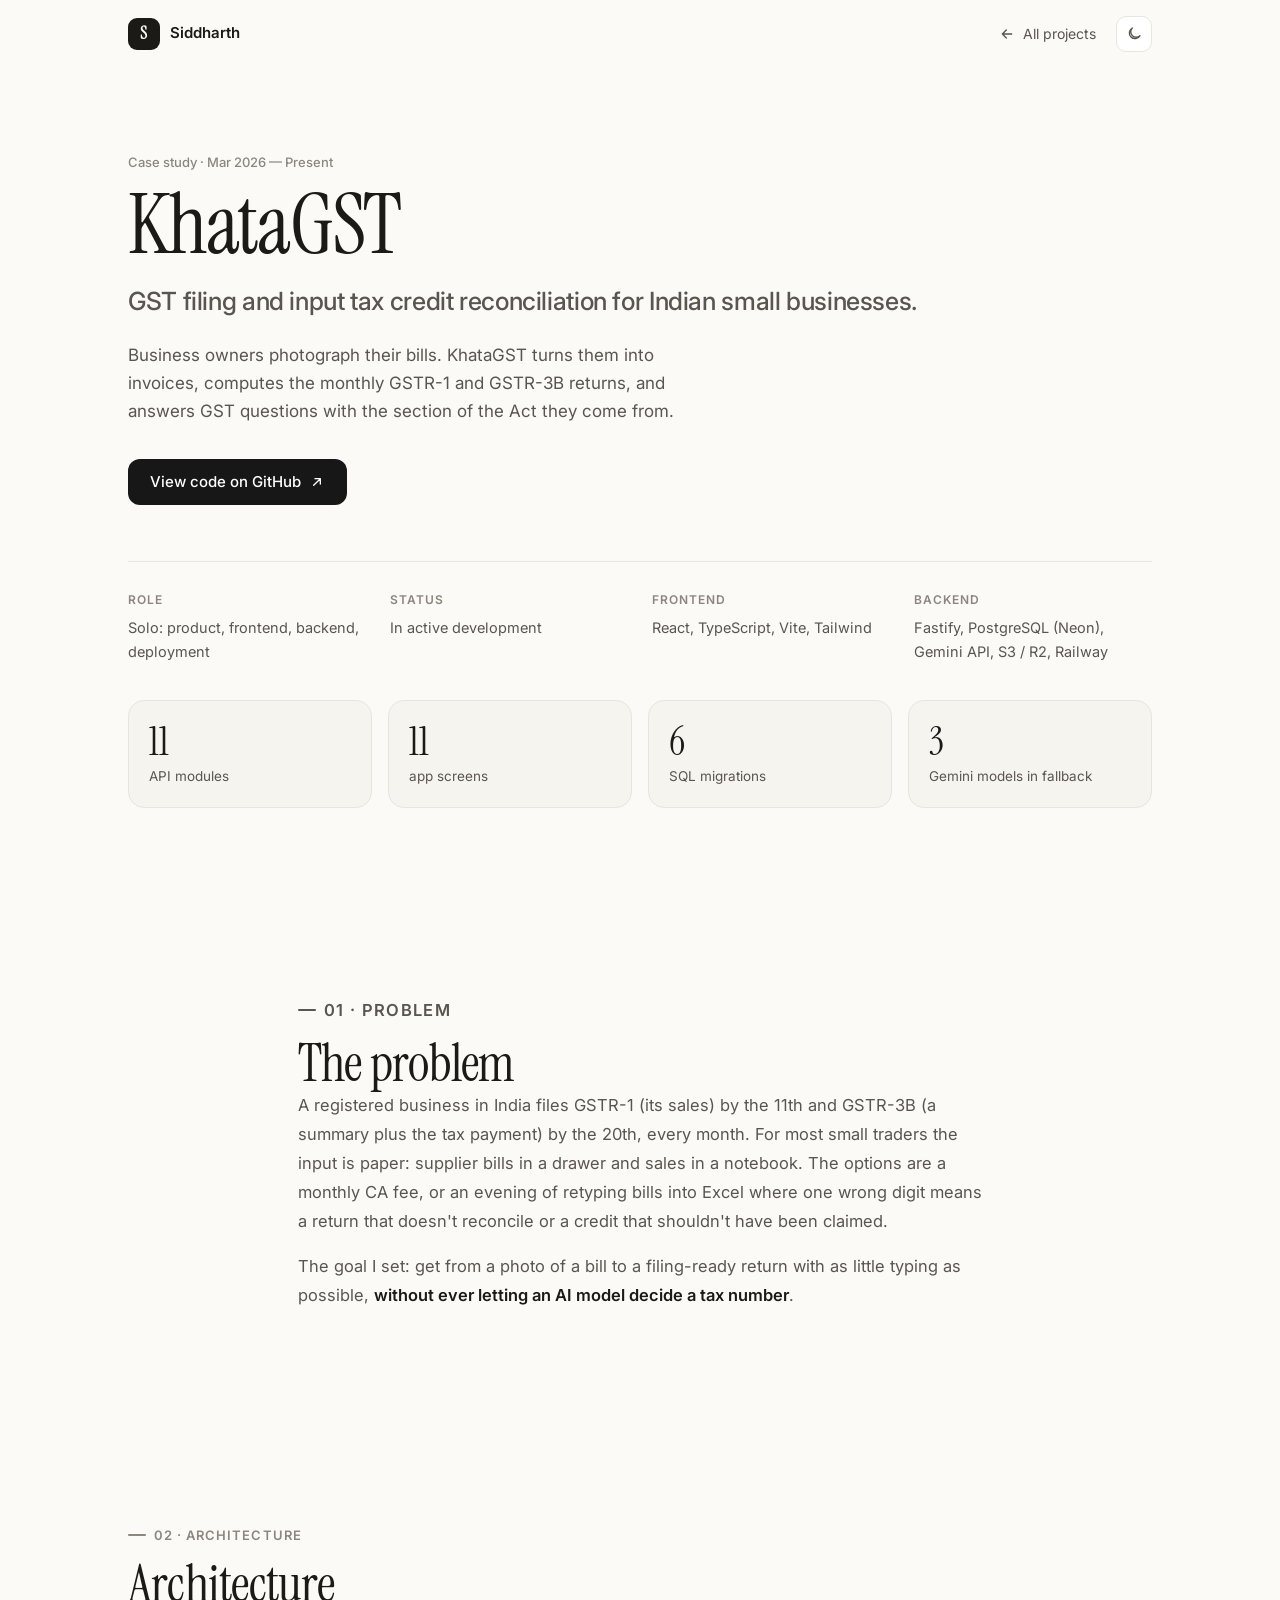
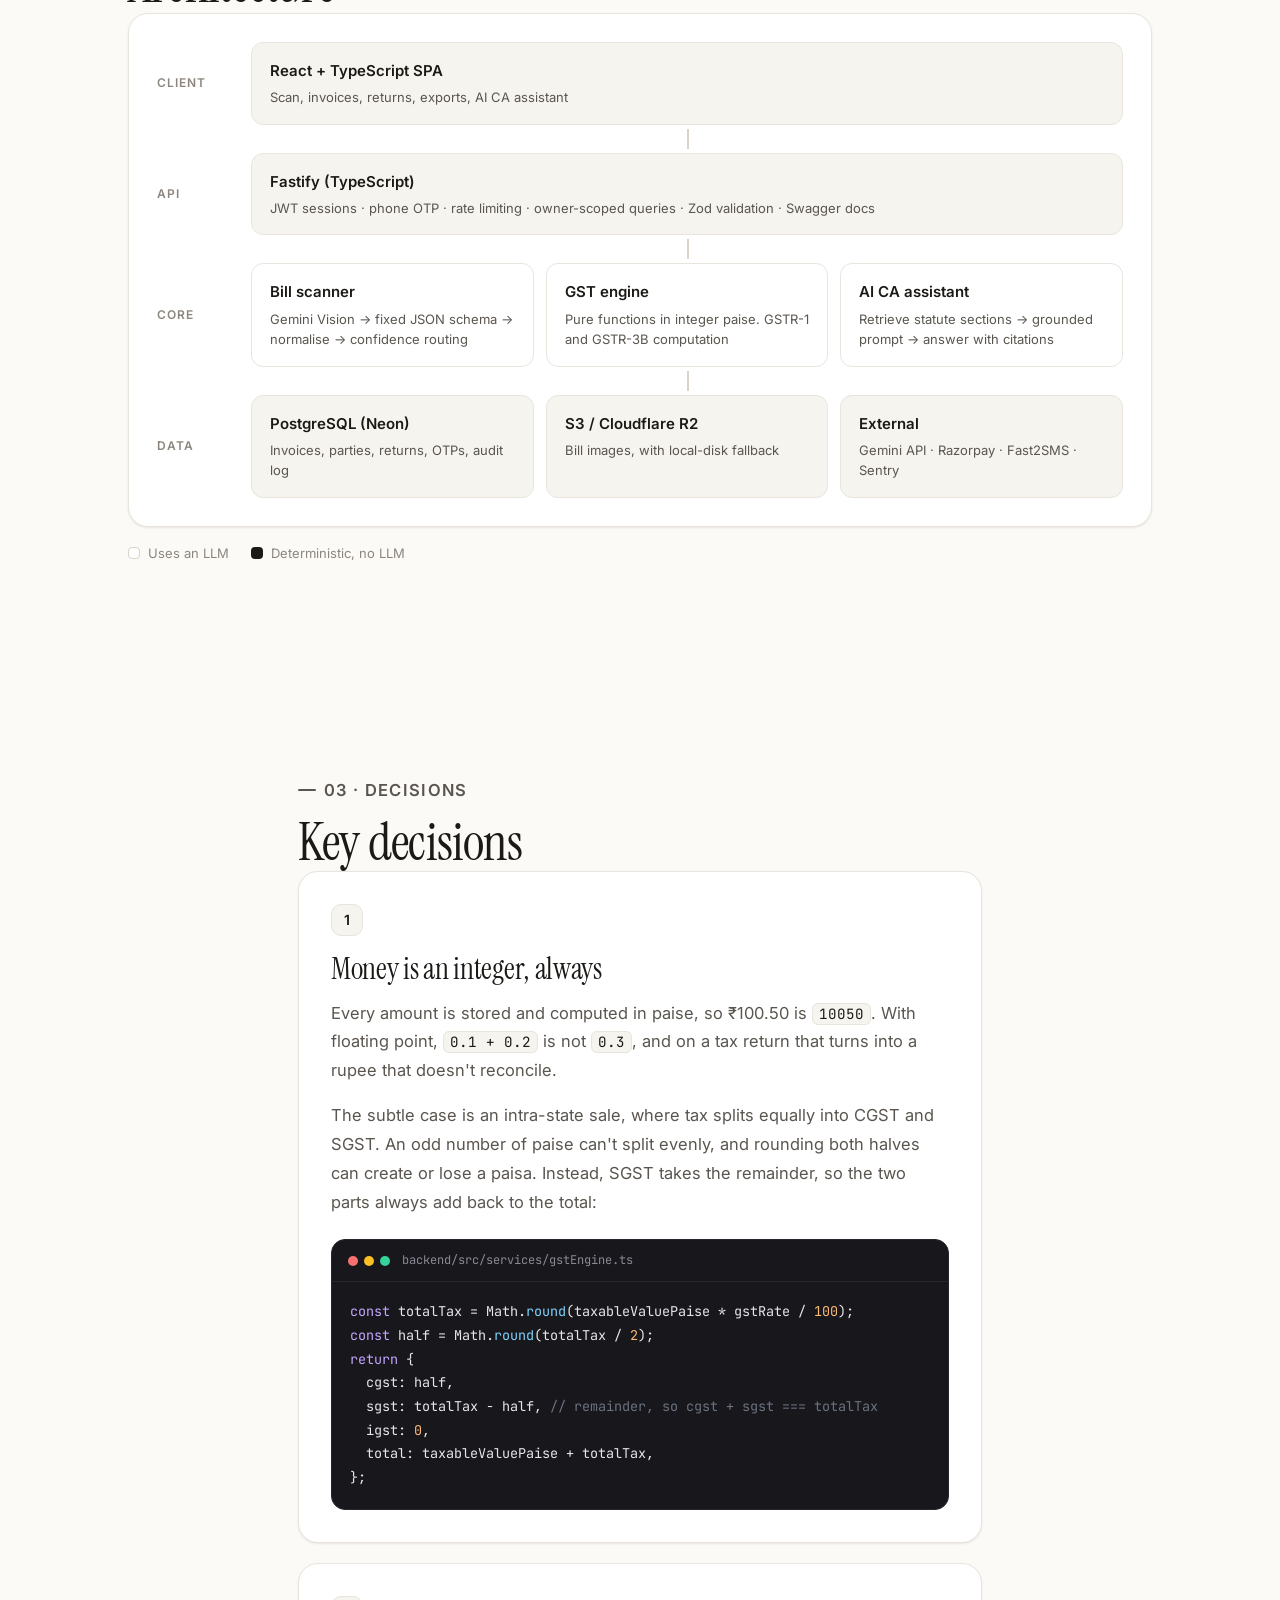
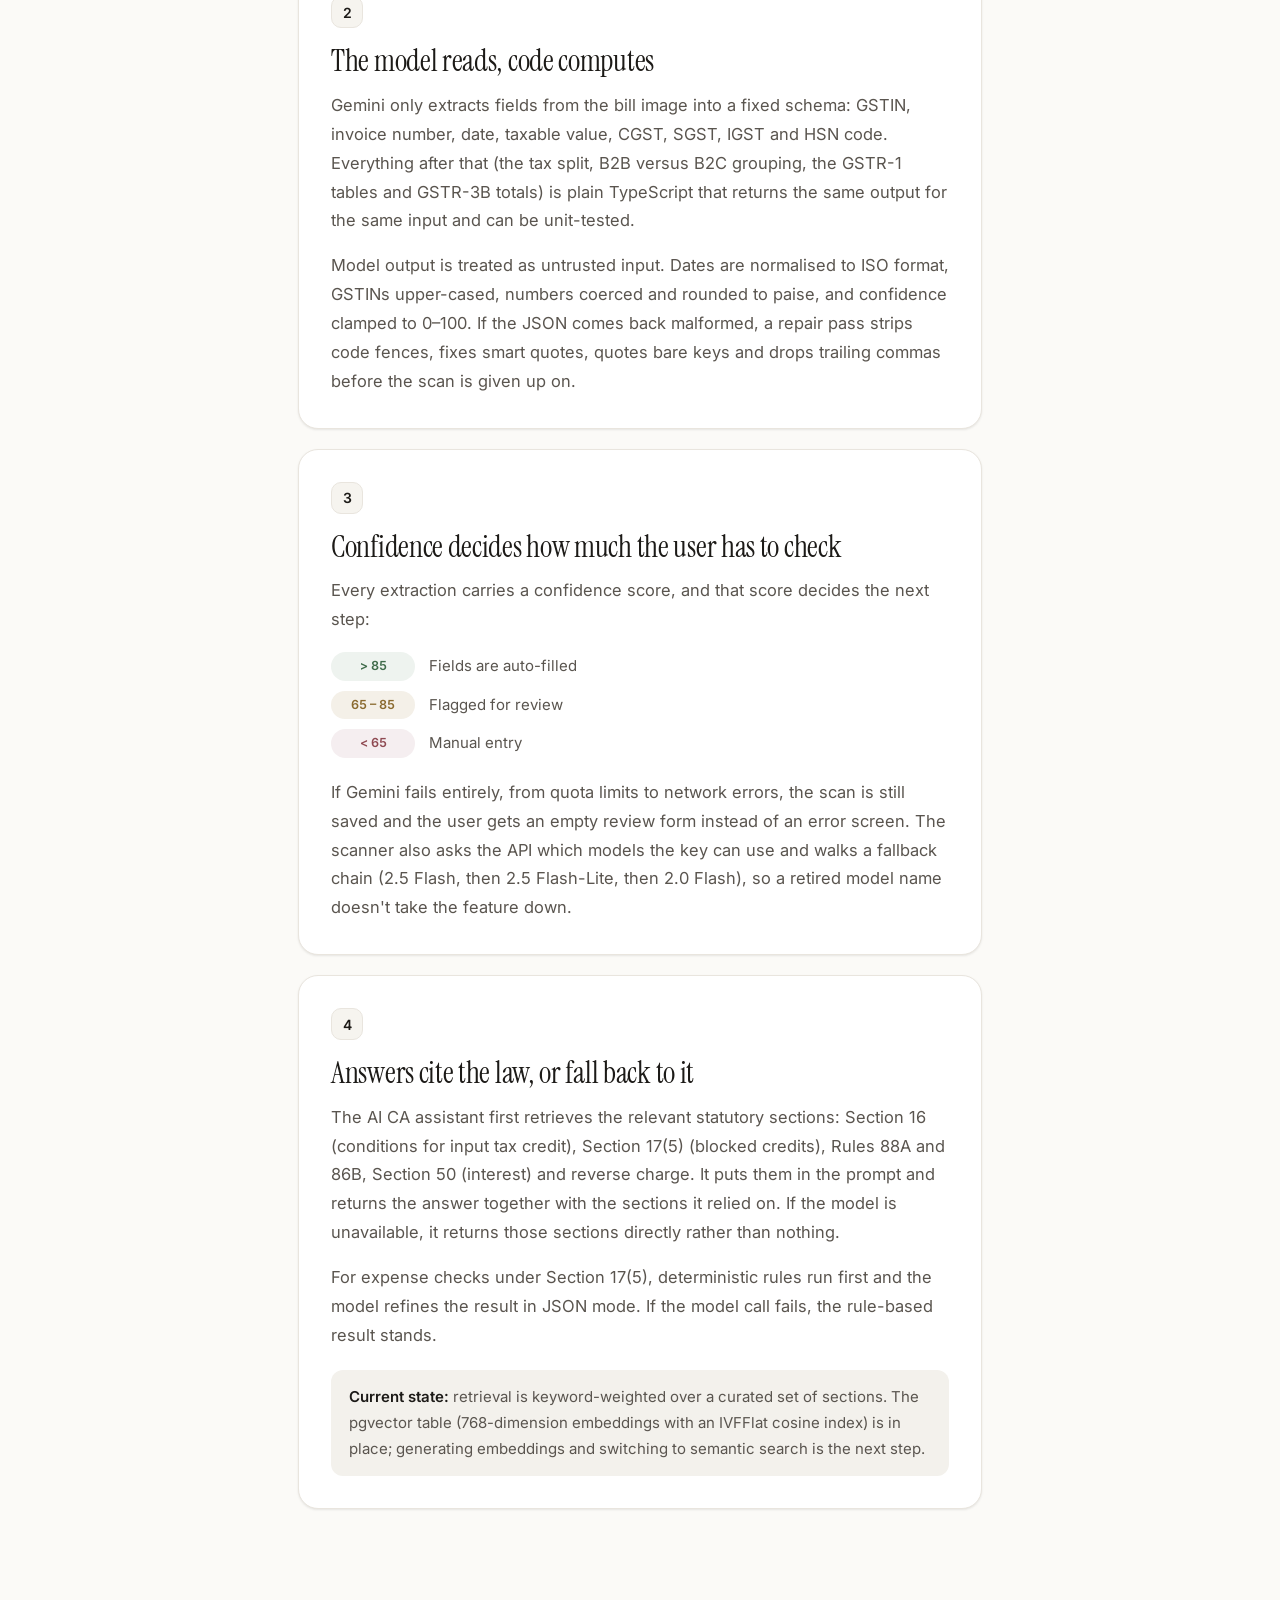
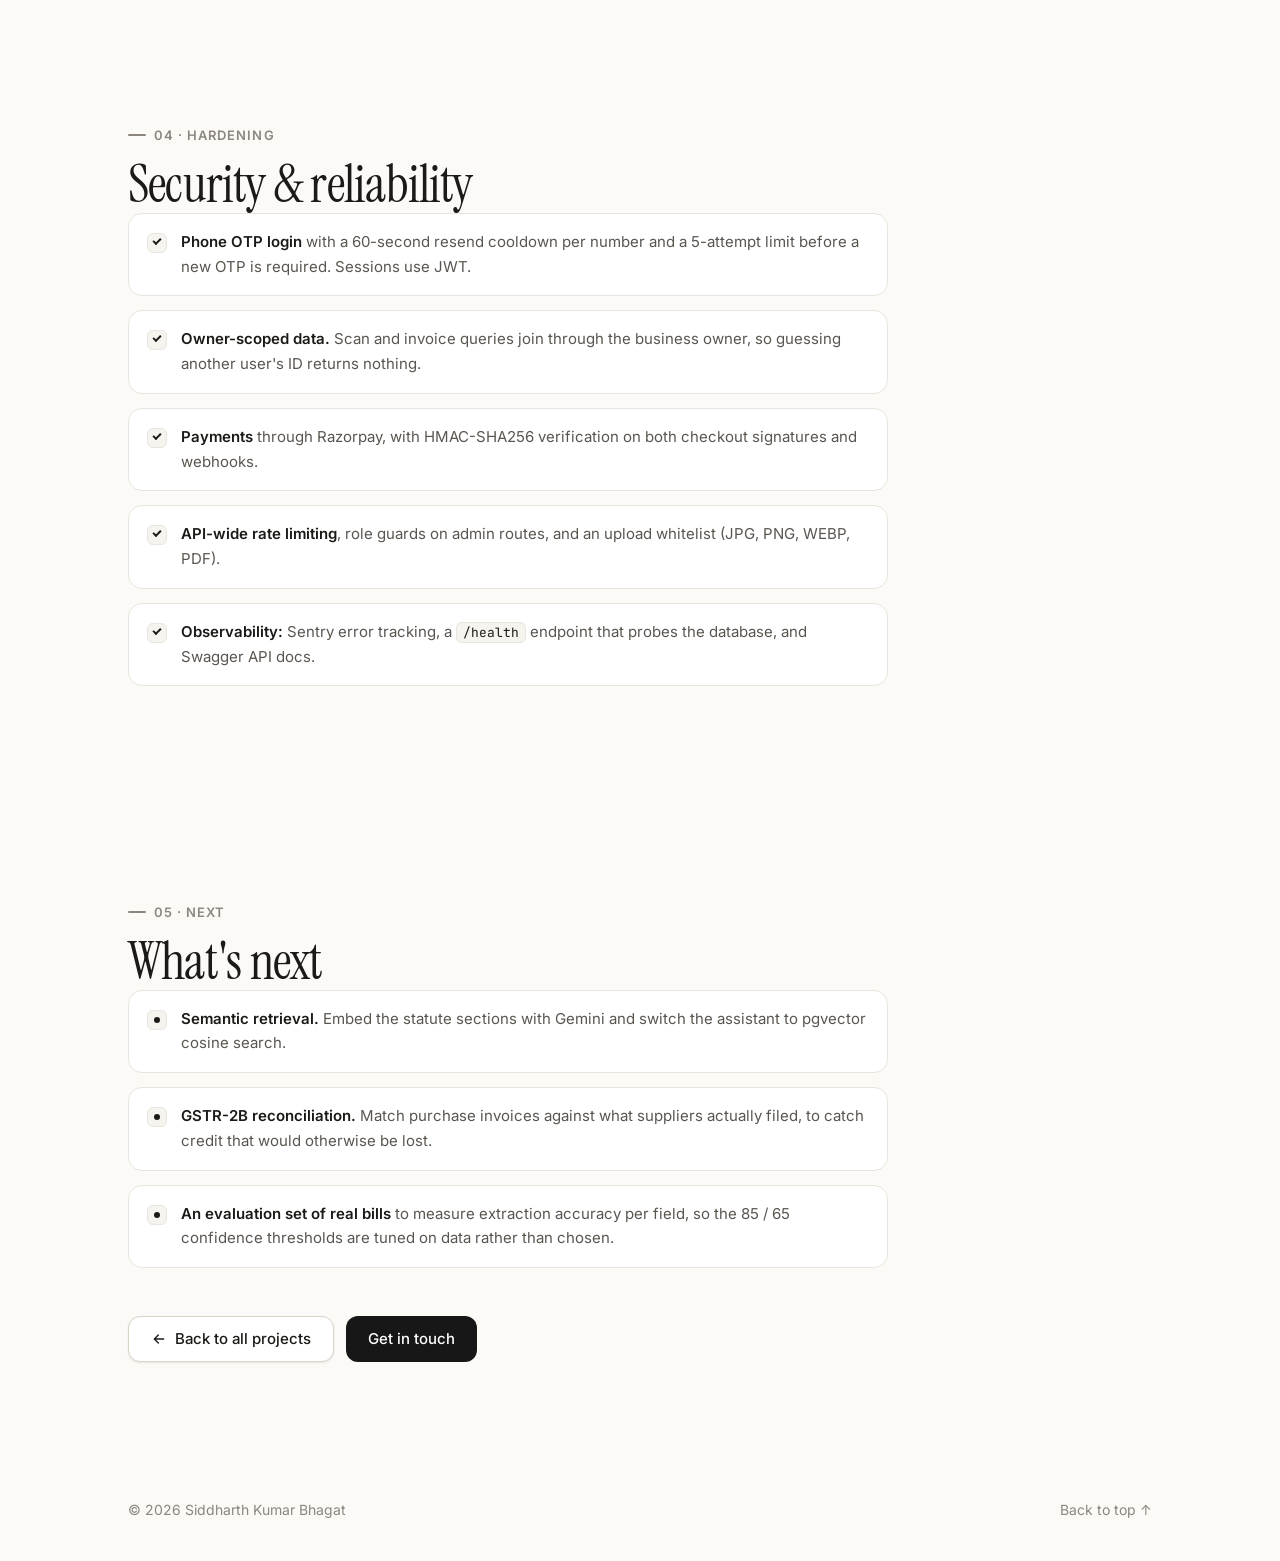
==== commit 0d2df2cf: "Restrain the palette and restyle skills as a type list Drop the rainbow of CSS colour tokens for ink" ====
--- a/projects/khatagst/index.html
+++ b/projects/khatagst/index.html
@@ -14,7 +14,7 @@
   <meta property="og:description"
     content="From a photo of a bill to a filing-ready GST return, without letting an AI model decide a tax number.">
   <link rel="icon"
-    href="data:image/svg+xml,%3Csvg xmlns='http://www.w3.org/2000/svg' viewBox='0 0 64 64'%3E%3Crect width='64' height='64' rx='14' fill='%234f46e5'/%3E%3Ctext x='50%25' y='56%25' dominant-baseline='middle' text-anchor='middle' font-family='Georgia,serif' font-size='30' fill='%23fff'%3ES%3C/text%3E%3C/svg%3E">
+    href="data:image/svg+xml,%3Csvg xmlns='http://www.w3.org/2000/svg' viewBox='0 0 64 64'%3E%3Crect width='64' height='64' rx='14' fill='%23171717'/%3E%3Ctext x='50%25' y='56%25' dominant-baseline='middle' text-anchor='middle' font-family='Georgia,serif' font-size='30' fill='%23fff'%3ES%3C/text%3E%3C/svg%3E">
   <link rel="preconnect" href="https://fonts.googleapis.com">
   <link rel="preconnect" href="https://fonts.gstatic.com" crossorigin>
   <link
@@ -26,8 +26,6 @@
     (function () {
       var t = localStorage.getItem("theme");
       if (t === "dark" || t === "light") document.documentElement.setAttribute("data-theme", t);
-      else if (window.matchMedia("(prefers-color-scheme: dark)").matches)
-        document.documentElement.setAttribute("data-theme", "dark");
     })();
   </script>
 </head>
@@ -63,7 +61,7 @@
 
     <section class="case-hero">
       <div class="container">
-        <p class="project-kicker c-green">Case study · Mar 2026 — Present</p>
+        <p class="project-kicker">Case study · Mar 2026 — Present</p>
         <h1 class="hero-name">KhataGST</h1>
         <p class="hero-role">GST filing and input tax credit reconciliation for Indian small businesses.</p>
         <p class="hero-summary">
@@ -97,17 +95,17 @@
         </dl>
 
         <ul class="case-stats">
-          <li class="c-green"><span>11</span>API modules</li>
-          <li class="c-indigo"><span>11</span>app screens</li>
-          <li class="c-amber"><span>6</span>SQL migrations</li>
-          <li class="c-violet"><span>3</span>Gemini models in fallback</li>
+          <li><span>11</span>API modules</li>
+          <li><span>11</span>app screens</li>
+          <li><span>6</span>SQL migrations</li>
+          <li><span>3</span>Gemini models in fallback</li>
         </ul>
       </div>
     </section>
 
     <section class="section">
       <div class="container prose">
-        <p class="eyebrow c-green">01 · Problem</p>
+        <p class="eyebrow">01 · Problem</p>
         <h2 class="section-title">The problem</h2>
         <p>
           A registered business in India files GSTR-1 (its sales) by the 11th and GSTR-3B (a summary plus the tax
@@ -124,7 +122,7 @@
 
     <section class="section">
       <div class="container">
-        <p class="eyebrow c-indigo">02 · Architecture</p>
+        <p class="eyebrow">02 · Architecture</p>
         <h2 class="section-title">Architecture</h2>
 
         <div class="arch" role="img"
@@ -193,11 +191,11 @@
 
     <section class="section">
       <div class="container prose">
-        <p class="eyebrow c-amber">03 · Decisions</p>
+        <p class="eyebrow">03 · Decisions</p>
         <h2 class="section-title">Key decisions</h2>
 
         <article class="decision">
-          <span class="decision-num c-green">1</span>
+          <span class="decision-num">1</span>
           <h3>Money is an integer, always</h3>
           <p>
             Every amount is stored and computed in paise, so ₹100.50 is <code>10050</code>. With floating point,
@@ -223,7 +221,7 @@
         </article>
 
         <article class="decision">
-          <span class="decision-num c-indigo">2</span>
+          <span class="decision-num">2</span>
           <h3>The model reads, code computes</h3>
           <p>
             Gemini only extracts fields from the bill image into a fixed schema: GSTIN, invoice number, date, taxable
@@ -240,7 +238,7 @@
         </article>
 
         <article class="decision">
-          <span class="decision-num c-amber">3</span>
+          <span class="decision-num">3</span>
           <h3>Confidence decides how much the user has to check</h3>
           <p>
             Every extraction carries a confidence score, and that score decides the next step:
@@ -259,7 +257,7 @@
         </article>
 
         <article class="decision">
-          <span class="decision-num c-violet">4</span>
+          <span class="decision-num">4</span>
           <h3>Answers cite the law, or fall back to it</h3>
           <p>
             The AI CA assistant first retrieves the relevant statutory sections: Section 16 (conditions for input tax
@@ -282,7 +280,7 @@
 
     <section class="section">
       <div class="container">
-        <p class="eyebrow c-rose">04 · Hardening</p>
+        <p class="eyebrow">04 · Hardening</p>
         <h2 class="section-title">Security &amp; reliability</h2>
         <ul class="checklist">
           <li><strong>Phone OTP login</strong> with a 60-second resend cooldown per number and a 5-attempt limit before a
@@ -301,7 +299,7 @@
 
     <section class="section">
       <div class="container">
-        <p class="eyebrow c-sky">05 · Next</p>
+        <p class="eyebrow">05 · Next</p>
         <h2 class="section-title">What's next</h2>
         <ul class="checklist next">
           <li><strong>Semantic retrieval.</strong> Embed the statute sections with Gemini and switch the assistant to
--- a/styles.css
+++ b/styles.css
@@ -10,28 +10,25 @@
   --muted: #5a554f;
   --faint: #8c867e;
 
-  --accent: #4f46e5;
-  --accent-hover: #4338ca;
-  --accent-soft: #eeeffe;
+  --accent: #171717;
+  --accent-hover: #000000;
+  --accent-soft: #f3f1ec;
   --on-accent: #ffffff;
 
-  --indigo: #4f46e5;
-  --indigo-soft: #eeeffe;
-  --green: #047857;
-  --green-soft: #e5f4ec;
-  --amber: #b45309;
-  --amber-soft: #fcf1e0;
-  --rose: #e11d48;
-  --rose-soft: #fdebee;
-  --violet: #7c3aed;
-  --violet-soft: #f2ecfe;
-  --sky: #0369a1;
-  --sky-soft: #e4f1f9;
-
-  --blob-1: #c7d2fe;
-  --blob-2: #fde68a;
-  --blob-3: #a7f3d0;
-  --blob-opacity: 0.55;
+  --c: var(--accent);
+  --c-soft: var(--surface-2);
+
+  --green: #3f6b4a;
+  --green-soft: #eef3ef;
+  --amber: #8a6a2f;
+  --amber-soft: #f4f0e8;
+  --rose: #8f4a52;
+  --rose-soft: #f5eef0;
+
+  --blob-1: #e8e4dc;
+  --blob-2: #efebe3;
+  --blob-3: #e4e0d8;
+  --blob-opacity: 0.7;
 
   --shadow-sm: 0 1px 2px rgba(28, 26, 23, 0.04), 0 1px 3px rgba(28, 26, 23, 0.05);
   --shadow-md: 0 2px 6px rgba(28, 26, 23, 0.04), 0 16px 40px rgba(28, 26, 23, 0.07);
@@ -50,28 +47,25 @@
   --muted: #a3a3ad;
   --faint: #74747e;
 
-  --accent: #8b8fff;
-  --accent-hover: #a5a8ff;
-  --accent-soft: rgba(139, 143, 255, 0.12);
+  --accent: #ededf0;
+  --accent-hover: #ffffff;
+  --accent-soft: #1c1c22;
   --on-accent: #0e0e11;
 
-  --indigo: #8b8fff;
-  --indigo-soft: rgba(139, 143, 255, 0.12);
-  --green: #34d399;
-  --green-soft: rgba(52, 211, 153, 0.12);
-  --amber: #fbbf24;
-  --amber-soft: rgba(251, 191, 36, 0.12);
-  --rose: #fb7185;
-  --rose-soft: rgba(251, 113, 133, 0.12);
-  --violet: #b794f6;
-  --violet-soft: rgba(183, 148, 246, 0.12);
-  --sky: #38bdf8;
-  --sky-soft: rgba(56, 189, 248, 0.12);
-
-  --blob-1: #4f46e5;
-  --blob-2: #b45309;
-  --blob-3: #047857;
-  --blob-opacity: 0.16;
+  --c: var(--accent);
+  --c-soft: var(--surface-2);
+
+  --green: #8aa390;
+  --green-soft: rgba(138, 163, 144, 0.12);
+  --amber: #c4b08a;
+  --amber-soft: rgba(196, 176, 138, 0.12);
+  --rose: #c49298;
+  --rose-soft: rgba(196, 146, 152, 0.12);
+
+  --blob-1: #1c1c22;
+  --blob-2: #16161b;
+  --blob-3: #22222a;
+  --blob-opacity: 0.5;
 
   --shadow-sm: none;
   --shadow-md: 0 16px 40px rgba(0, 0, 0, 0.35);
@@ -79,13 +73,6 @@
 
   color-scheme: dark;
 }
-
-.c-indigo { --c: var(--indigo); --c-soft: var(--indigo-soft); }
-.c-green { --c: var(--green); --c-soft: var(--green-soft); }
-.c-amber { --c: var(--amber); --c-soft: var(--amber-soft); }
-.c-rose { --c: var(--rose); --c-soft: var(--rose-soft); }
-.c-violet { --c: var(--violet); --c-soft: var(--violet-soft); }
-.c-sky { --c: var(--sky); --c-soft: var(--sky-soft); }
 
 :root {
   --radius: 16px;
@@ -229,8 +216,8 @@
   width: 32px;
   height: 32px;
   border-radius: 9px;
-  background: linear-gradient(135deg, var(--indigo), var(--violet));
-  color: #fff;
+  background: var(--text);
+  color: var(--bg);
   font-family: var(--serif);
   font-size: 17px;
   letter-spacing: 0.02em;
@@ -371,7 +358,7 @@
 .btn-primary {
   background: var(--accent);
   color: var(--on-accent);
-  box-shadow: 0 6px 18px color-mix(in srgb, var(--accent) 28%, transparent);
+  box-shadow: none;
 }
 
 .btn-primary:hover {
@@ -501,7 +488,7 @@
   font-style: italic;
   font-weight: 400;
   font-size: 1.15em;
-  color: var(--accent);
+  color: var(--text);
 }
 
 .hero-summary {
@@ -563,8 +550,8 @@
   width: 52px;
   height: 52px;
   border-radius: 16px;
-  background: linear-gradient(135deg, var(--indigo), var(--violet) 55%, var(--rose));
-  color: #fff;
+  background: var(--text);
+  color: var(--bg);
   font-family: var(--serif);
   font-size: 24px;
 }
@@ -614,8 +601,9 @@
   width: 28px;
   height: 28px;
   border-radius: 8px;
-  background: var(--c-soft);
-  color: var(--c);
+  background: var(--surface-2);
+  border: 1px solid var(--border);
+  color: var(--text);
 }
 
 .now-icon svg {
@@ -633,7 +621,8 @@
 .snapshot-stats li {
   padding: 12px 14px;
   border-radius: 12px;
-  background: var(--c-soft);
+  background: var(--surface-2);
+  border: 1px solid var(--border);
   font-size: 12.5px;
   line-height: 1.35;
   color: var(--muted);
@@ -645,7 +634,7 @@
   font-size: 22px;
   font-weight: 600;
   letter-spacing: -0.02em;
-  color: var(--c);
+  color: var(--text);
 }
 
 /* ── SECTIONS ───────────────────────────────────────────── */
@@ -673,7 +662,7 @@
   font-weight: 600;
   letter-spacing: 0.08em;
   text-transform: uppercase;
-  color: var(--c, var(--accent));
+  color: var(--faint);
 }
 
 .eyebrow::before {
@@ -718,8 +707,7 @@
   width: 6px;
   height: 6px;
   border-radius: 50%;
-  background: var(--c, var(--accent));
-  opacity: 0.7;
+  background: var(--border-strong);
 }
 
 .tags {
@@ -739,17 +727,6 @@
   line-height: 1.5;
 }
 
-.c-indigo .tags li,
-.c-green .tags li,
-.c-amber .tags li,
-.c-rose .tags li,
-.c-violet .tags li,
-.c-sky .tags li {
-  background: var(--c-soft);
-  border-color: transparent;
-  color: var(--c);
-}
-
 /* ── EXPERIENCE ─────────────────────────────────────────── */
 .timeline {
   display: grid;
@@ -779,8 +756,9 @@
   width: 56px;
   height: 56px;
   border-radius: 14px;
-  background: var(--c-soft);
-  color: var(--c);
+  background: var(--surface-2);
+  border: 1px solid var(--border);
+  color: var(--text);
   font-family: var(--serif);
   font-size: 26px;
 }
@@ -800,7 +778,8 @@
 }
 
 .role-head .at {
-  color: var(--c);
+  color: var(--muted);
+  font-weight: 500;
 }
 
 .role-date {
@@ -873,7 +852,7 @@
   margin-bottom: 10px;
   font-size: 13px;
   font-weight: 500;
-  color: var(--c, var(--accent));
+  color: var(--faint);
 }
 
 .project h3 {
@@ -938,8 +917,8 @@
   margin-top: 26px;
   padding: 10px 16px;
   border-radius: 12px;
-  background: var(--c-soft);
-  color: var(--c);
+  background: var(--text);
+  color: var(--bg);
   font-size: 14px;
   font-weight: 600;
   transition: gap 0.15s;
@@ -971,9 +950,7 @@
   display: grid;
   place-items: center;
   padding: 32px;
-  background:
-    radial-gradient(circle at 20% 15%, color-mix(in srgb, var(--c) 14%, transparent), transparent 55%),
-    var(--c-soft);
+  background: var(--surface-2);
   overflow: hidden;
 }
 
@@ -981,10 +958,10 @@
   content: '';
   position: absolute;
   inset: 0;
-  background-image: radial-gradient(color-mix(in srgb, var(--c) 22%, transparent) 1px, transparent 1px);
+  background-image: radial-gradient(var(--border) 1px, transparent 1px);
   background-size: 18px 18px;
   mask-image: linear-gradient(to bottom, black, transparent 85%);
-  opacity: 0.6;
+  opacity: 0.9;
 }
 
 .project-grid .project-visual {
@@ -1015,8 +992,9 @@
 .mock-chip {
   padding: 3px 9px;
   border-radius: 999px;
-  background: var(--c-soft);
-  color: var(--c);
+  background: var(--surface-2);
+  border: 1px solid var(--border);
+  color: var(--text);
   font-size: 11.5px;
   font-weight: 600;
 }
@@ -1069,7 +1047,7 @@
   margin-top: 14px;
   font-family: var(--mono);
   font-size: 11px;
-  color: var(--c);
+  color: var(--faint);
 }
 
 .mock-score {
@@ -1086,7 +1064,7 @@
   width: 86px;
   height: 86px;
   border-radius: 50%;
-  background: conic-gradient(var(--c) calc(var(--p) * 1%), var(--c-soft) 0);
+  background: conic-gradient(var(--text) calc(var(--p) * 1%), var(--border) 0);
 }
 
 .ring span {
@@ -1117,7 +1095,7 @@
   display: block;
   height: 6px;
   border-radius: 6px;
-  background: linear-gradient(90deg, var(--c) var(--w), var(--c-soft) var(--w));
+  background: linear-gradient(90deg, var(--text) var(--w), var(--border) var(--w));
 }
 
 .mock-log {
@@ -1159,52 +1137,46 @@
 .log-block .log-tag { background: var(--rose-soft); color: var(--rose); }
 
 /* ── SKILLS ─────────────────────────────────────────────── */
-.skills {
-  display: grid;
-  grid-template-columns: repeat(3, 1fr);
-  gap: 20px;
-}
-
-.skill-card {
-  padding: 24px;
+.skill-list {
+  border-top: 1px solid var(--border);
+}
+
+.skill-row {
+  display: grid;
+  grid-template-columns: 140px 1fr;
+  gap: 32px;
+  align-items: baseline;
+  padding: 22px 0;
+  border-bottom: 1px solid var(--border);
+}
+
+.skill-row dt {
+  font-size: 13px;
+  font-weight: 600;
+  letter-spacing: 0.06em;
+  text-transform: uppercase;
+  color: var(--faint);
+}
+
+.skill-row dd {
+  font-size: 16.5px;
+  line-height: 1.65;
+  color: var(--text);
+}
+
+/* ── EDUCATION & ACHIEVEMENTS ───────────────────────────── */
+.edu {
+  display: flex;
+  align-items: center;
+  gap: 18px;
+  padding: 24px 28px;
+  margin-bottom: 20px;
   border: 1px solid var(--border);
   border-radius: var(--radius);
   background: var(--surface);
   box-shadow: var(--shadow-sm);
 }
 
-.skill-card h3 {
-  display: flex;
-  align-items: center;
-  gap: 10px;
-  margin-bottom: 16px;
-  font-size: 15px;
-  font-weight: 600;
-}
-
-.skill-icon {
-  display: grid;
-  place-items: center;
-  width: 30px;
-  height: 30px;
-  border-radius: 9px;
-  background: var(--c-soft);
-  color: var(--c);
-}
-
-/* ── EDUCATION & ACHIEVEMENTS ───────────────────────────── */
-.edu {
-  display: flex;
-  align-items: center;
-  gap: 18px;
-  padding: 24px 28px;
-  margin-bottom: 20px;
-  border: 1px solid var(--border);
-  border-radius: var(--radius);
-  background: var(--surface);
-  box-shadow: var(--shadow-sm);
-}
-
 .edu-text {
   flex: 1;
 }
@@ -1231,15 +1203,15 @@
   flex-direction: column;
   padding: 24px;
   border-radius: var(--radius);
-  background: var(--c-soft);
-  border: 1px solid color-mix(in srgb, var(--c) 14%, transparent);
+  background: var(--surface);
+  border: 1px solid var(--border);
 }
 
 .ach-stat {
   font-family: var(--serif);
   font-size: 44px;
   line-height: 1;
-  color: var(--c);
+  color: var(--text);
 }
 
 .achievements h4 {
@@ -1257,7 +1229,9 @@
 
 .achievements p a {
   font-weight: 500;
-  color: var(--c);
+  color: var(--text);
+  text-decoration: underline;
+  text-underline-offset: 3px;
 }
 
 .achievements p a:hover {
@@ -1271,11 +1245,7 @@
   padding: 64px 56px;
   border: 1px solid var(--border);
   border-radius: 28px;
-  background:
-    radial-gradient(600px 300px at 0% 0%, var(--indigo-soft), transparent 70%),
-    radial-gradient(500px 300px at 100% 100%, var(--amber-soft), transparent 70%),
-    radial-gradient(400px 260px at 100% 0%, var(--violet-soft), transparent 70%),
-    var(--surface);
+  background: var(--surface);
   box-shadow: var(--shadow-md);
 }
 
@@ -1298,7 +1268,7 @@
   font-size: clamp(20px, 3.6vw, 30px);
   font-weight: 600;
   letter-spacing: -0.02em;
-  color: var(--accent);
+  color: var(--text);
   word-break: break-all;
 }
 
@@ -1373,7 +1343,8 @@
 .case-stats li {
   padding: 20px;
   border-radius: var(--radius);
-  background: var(--c-soft);
+  background: var(--surface-2);
+  border: 1px solid var(--border);
   font-size: 13.5px;
   color: var(--muted);
 }
@@ -1384,7 +1355,7 @@
   font-family: var(--serif);
   font-size: 40px;
   line-height: 1;
-  color: var(--c);
+  color: var(--text);
 }
 
 .prose {
@@ -1431,8 +1402,9 @@
   height: 32px;
   margin-bottom: 16px;
   border-radius: 10px;
-  background: var(--c-soft);
-  color: var(--c);
+  background: var(--surface-2);
+  border: 1px solid var(--border);
+  color: var(--text);
   font-weight: 600;
   font-size: 14px;
 }
@@ -1585,14 +1557,9 @@
   color: var(--muted);
 }
 
-.arch-ai {
-  background: var(--indigo-soft);
-  border-color: color-mix(in srgb, var(--indigo) 25%, transparent);
-}
-
+.arch-ai,
 .arch-core {
-  background: var(--green-soft);
-  border-color: color-mix(in srgb, var(--green) 25%, transparent);
+  background: var(--surface);
 }
 
 .arch-arrow {
@@ -1627,8 +1594,8 @@
   border-radius: 4px;
 }
 
-.dot-ai { background: var(--indigo-soft); border: 1px solid var(--indigo); }
-.dot-core { background: var(--green-soft); border: 1px solid var(--green); margin-left: 14px; }
+.dot-ai { background: var(--surface); border: 1px solid var(--border-strong); }
+.dot-core { background: var(--text); margin-left: 14px; }
 
 .checklist {
   display: grid;
@@ -1654,7 +1621,8 @@
   width: 20px;
   height: 20px;
   border-radius: 6px;
-  background: var(--green-soft);
+  background: var(--surface-2);
+  border: 1px solid var(--border);
 }
 
 .checklist li::after {
@@ -1664,13 +1632,9 @@
   top: 24px;
   width: 8px;
   height: 5px;
-  border-left: 2px solid var(--green);
-  border-bottom: 2px solid var(--green);
+  border-left: 2px solid var(--text);
+  border-bottom: 2px solid var(--text);
   transform: rotate(-45deg);
-}
-
-.checklist.next li::before {
-  background: var(--indigo-soft);
 }
 
 .checklist.next li::after {
@@ -1680,7 +1644,7 @@
   height: 6px;
   border: 0;
   border-radius: 50%;
-  background: var(--indigo);
+  background: var(--text);
   transform: none;
 }
 
@@ -1734,8 +1698,9 @@
     grid-template-columns: 1fr;
   }
 
-  .skills {
-    grid-template-columns: repeat(2, 1fr);
+  .skill-row {
+    grid-template-columns: 1fr;
+    gap: 6px;
   }
 
   .achievements {
@@ -1813,7 +1778,6 @@
   }
 
   .project-grid,
-  .skills,
   .achievements {
     grid-template-columns: 1fr;
   }
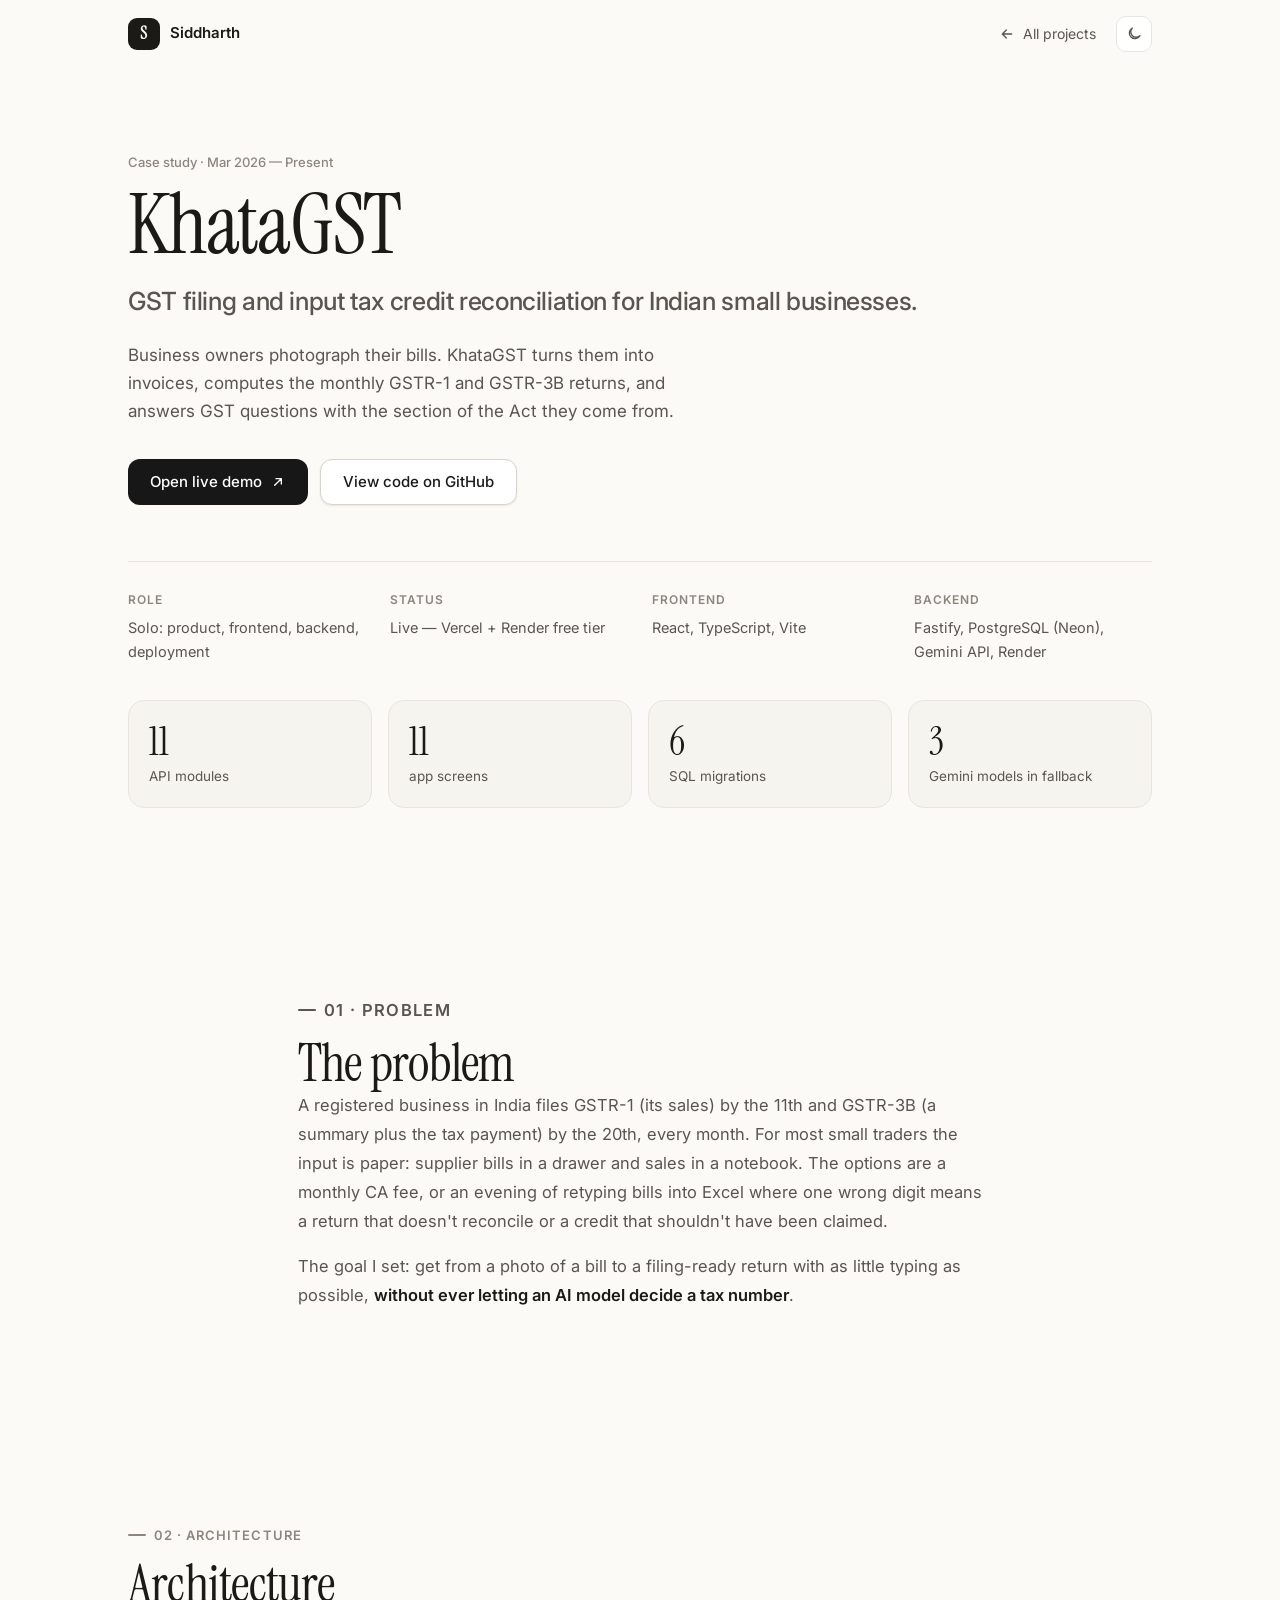
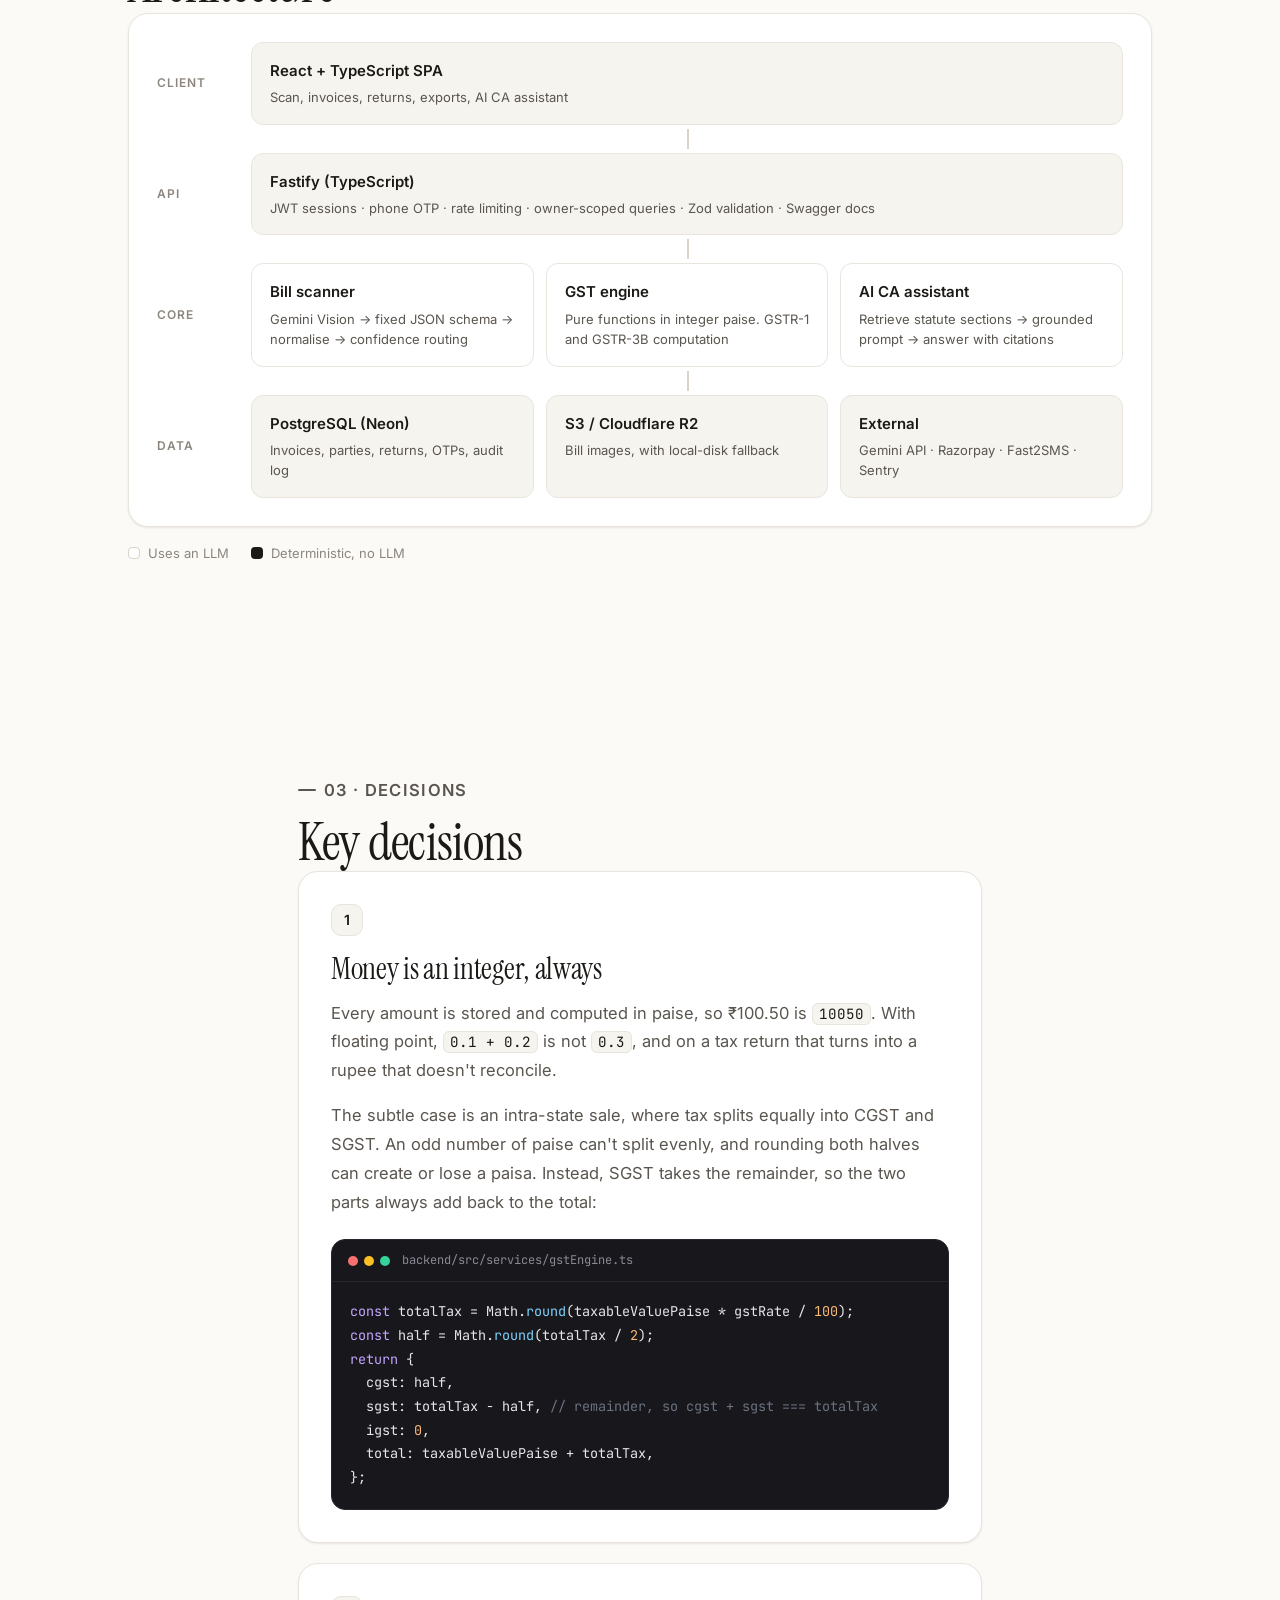
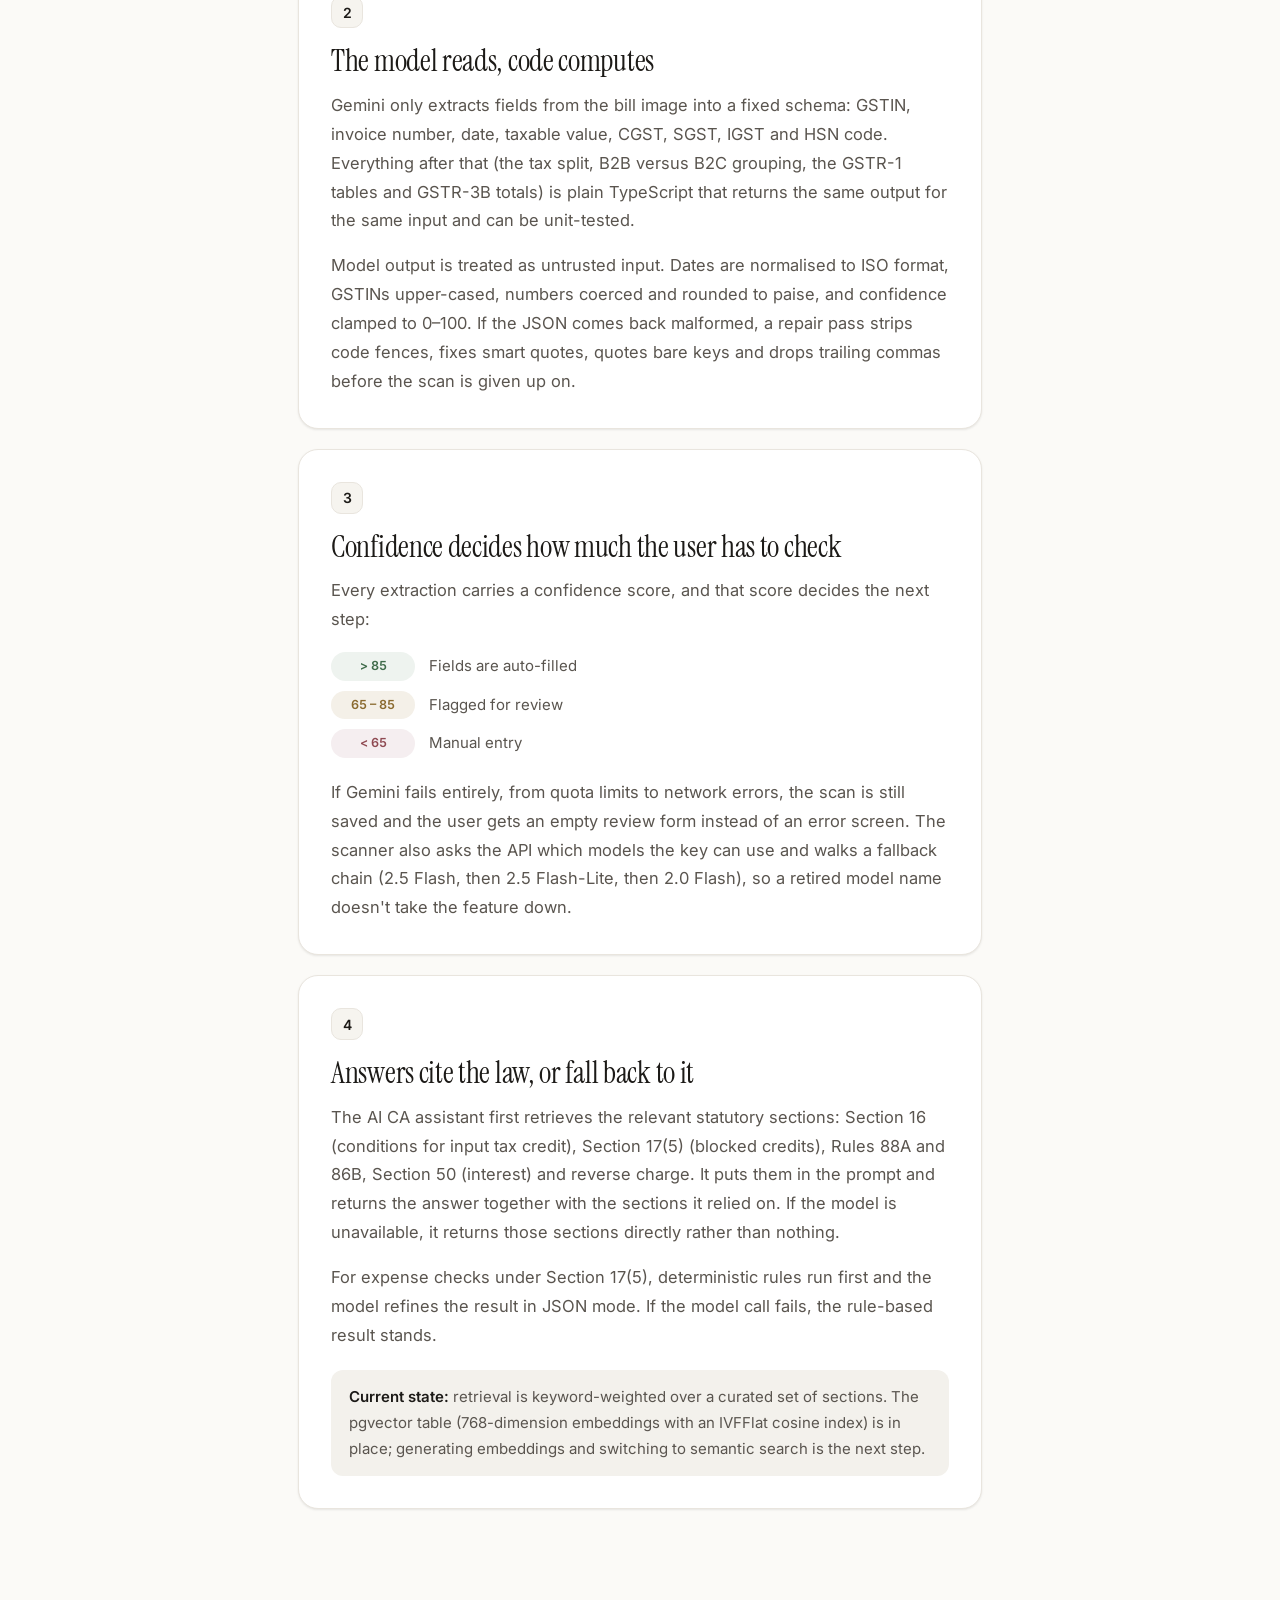
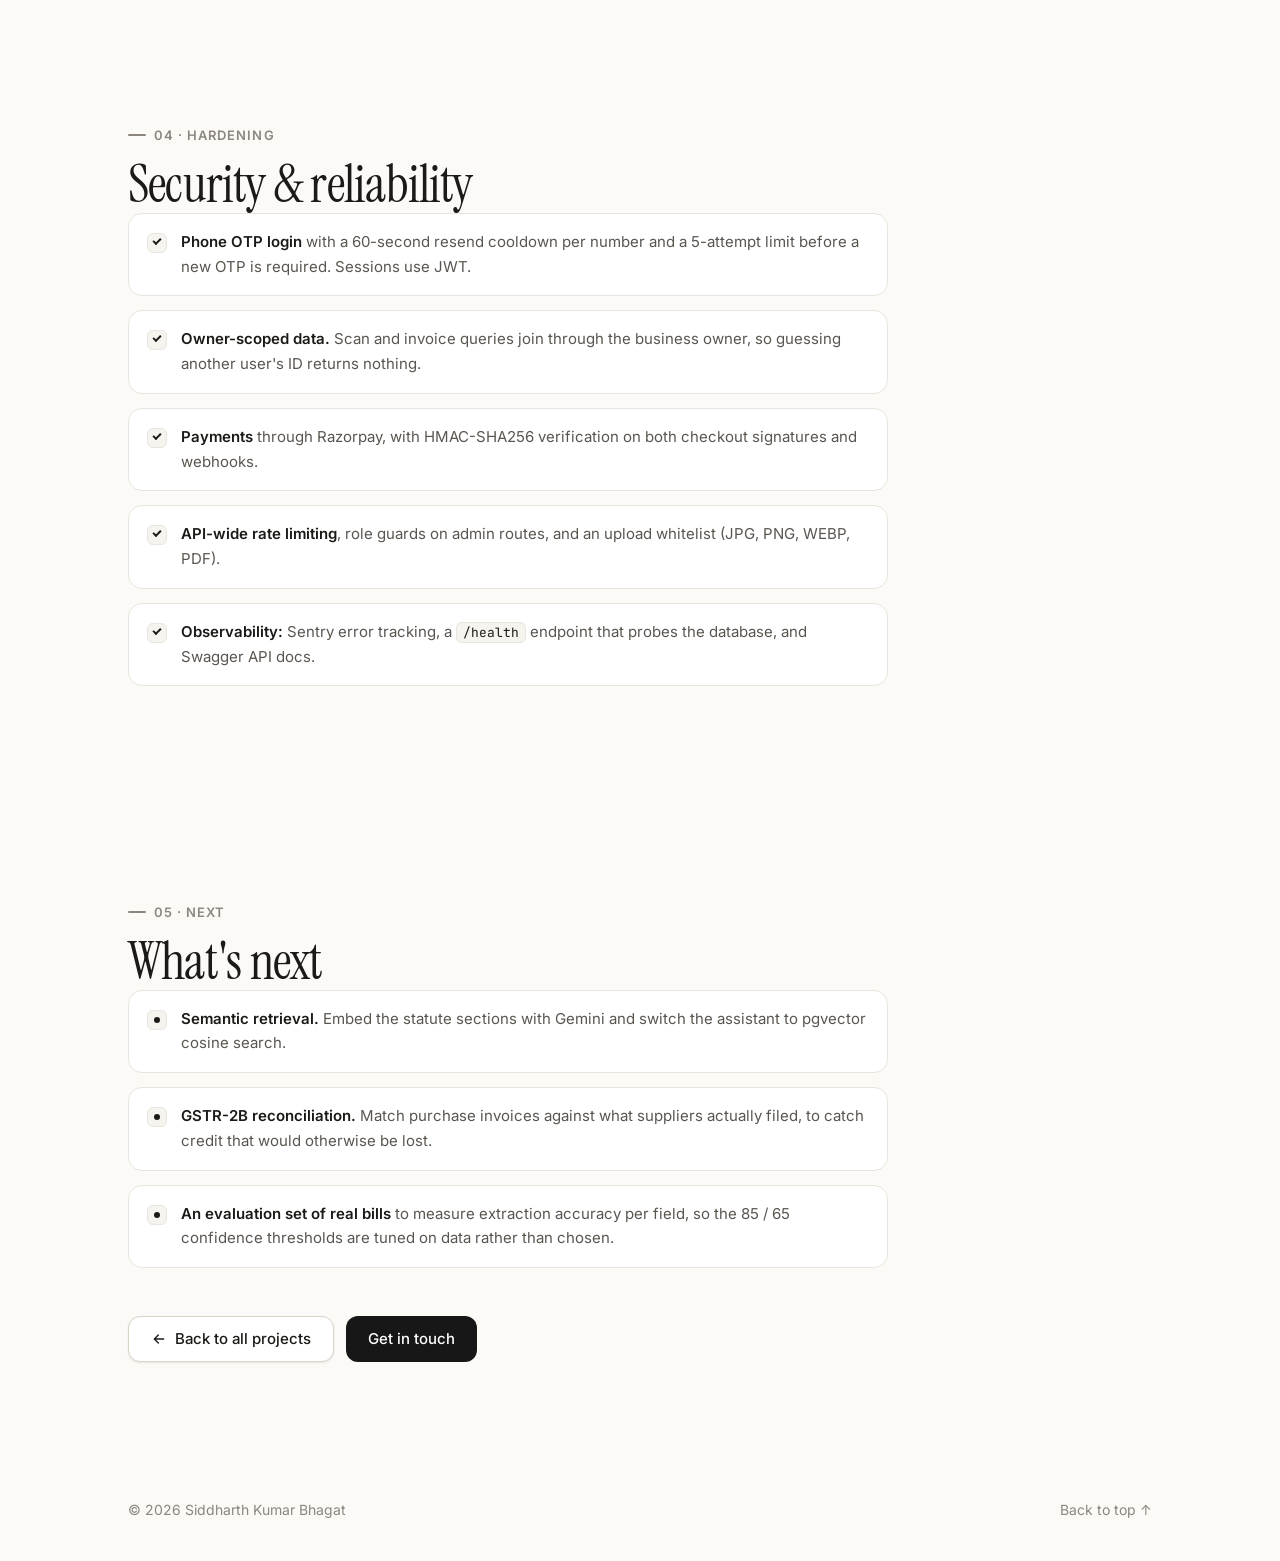
==== commit fc5ef7f0: "feat: add KhataGST live demo links on portfolio and case study Co-authored-by: Cursor <cursoragent@c" ====
--- a/projects/khatagst/index.html
+++ b/projects/khatagst/index.html
@@ -69,9 +69,12 @@
           GSTR-3B returns, and answers GST questions with the section of the Act they come from.
         </p>
         <div class="hero-actions">
-          <a href="https://github.com/btw-itz-sid/KhataGST" class="btn btn-primary" target="_blank" rel="noopener">
+          <a href="https://khata-gst.vercel.app" class="btn btn-primary" target="_blank" rel="noopener">
+            Open live demo
+            <svg viewBox="0 0 24 24" aria-hidden="true"><path d="M7 17L17 7M9 7h8v8" /></svg>
+          </a>
+          <a href="https://github.com/btw-itz-sid/KhataGST" class="btn btn-ghost" target="_blank" rel="noopener">
             View code on GitHub
-            <svg viewBox="0 0 24 24" aria-hidden="true"><path d="M7 17L17 7M9 7h8v8" /></svg>
           </a>
         </div>
 
@@ -82,15 +85,15 @@
           </div>
           <div>
             <dt>Status</dt>
-            <dd>In active development</dd>
+            <dd>Live — Vercel + Render free tier</dd>
           </div>
           <div>
             <dt>Frontend</dt>
-            <dd>React, TypeScript, Vite, Tailwind</dd>
+            <dd>React, TypeScript, Vite</dd>
           </div>
           <div>
             <dt>Backend</dt>
-            <dd>Fastify, PostgreSQL (Neon), Gemini API, S3 / R2, Railway</dd>
+            <dd>Fastify, PostgreSQL (Neon), Gemini API, Render</dd>
           </div>
         </dl>
 
--- a/styles.css
+++ b/styles.css
@@ -873,6 +873,14 @@
   margin-top: 4px;
   font-size: 15px;
   color: var(--faint);
+}
+
+.project-links {
+  display: flex;
+  flex-wrap: wrap;
+  gap: 8px;
+  align-items: flex-start;
+  justify-content: flex-end;
 }
 
 .project-link {
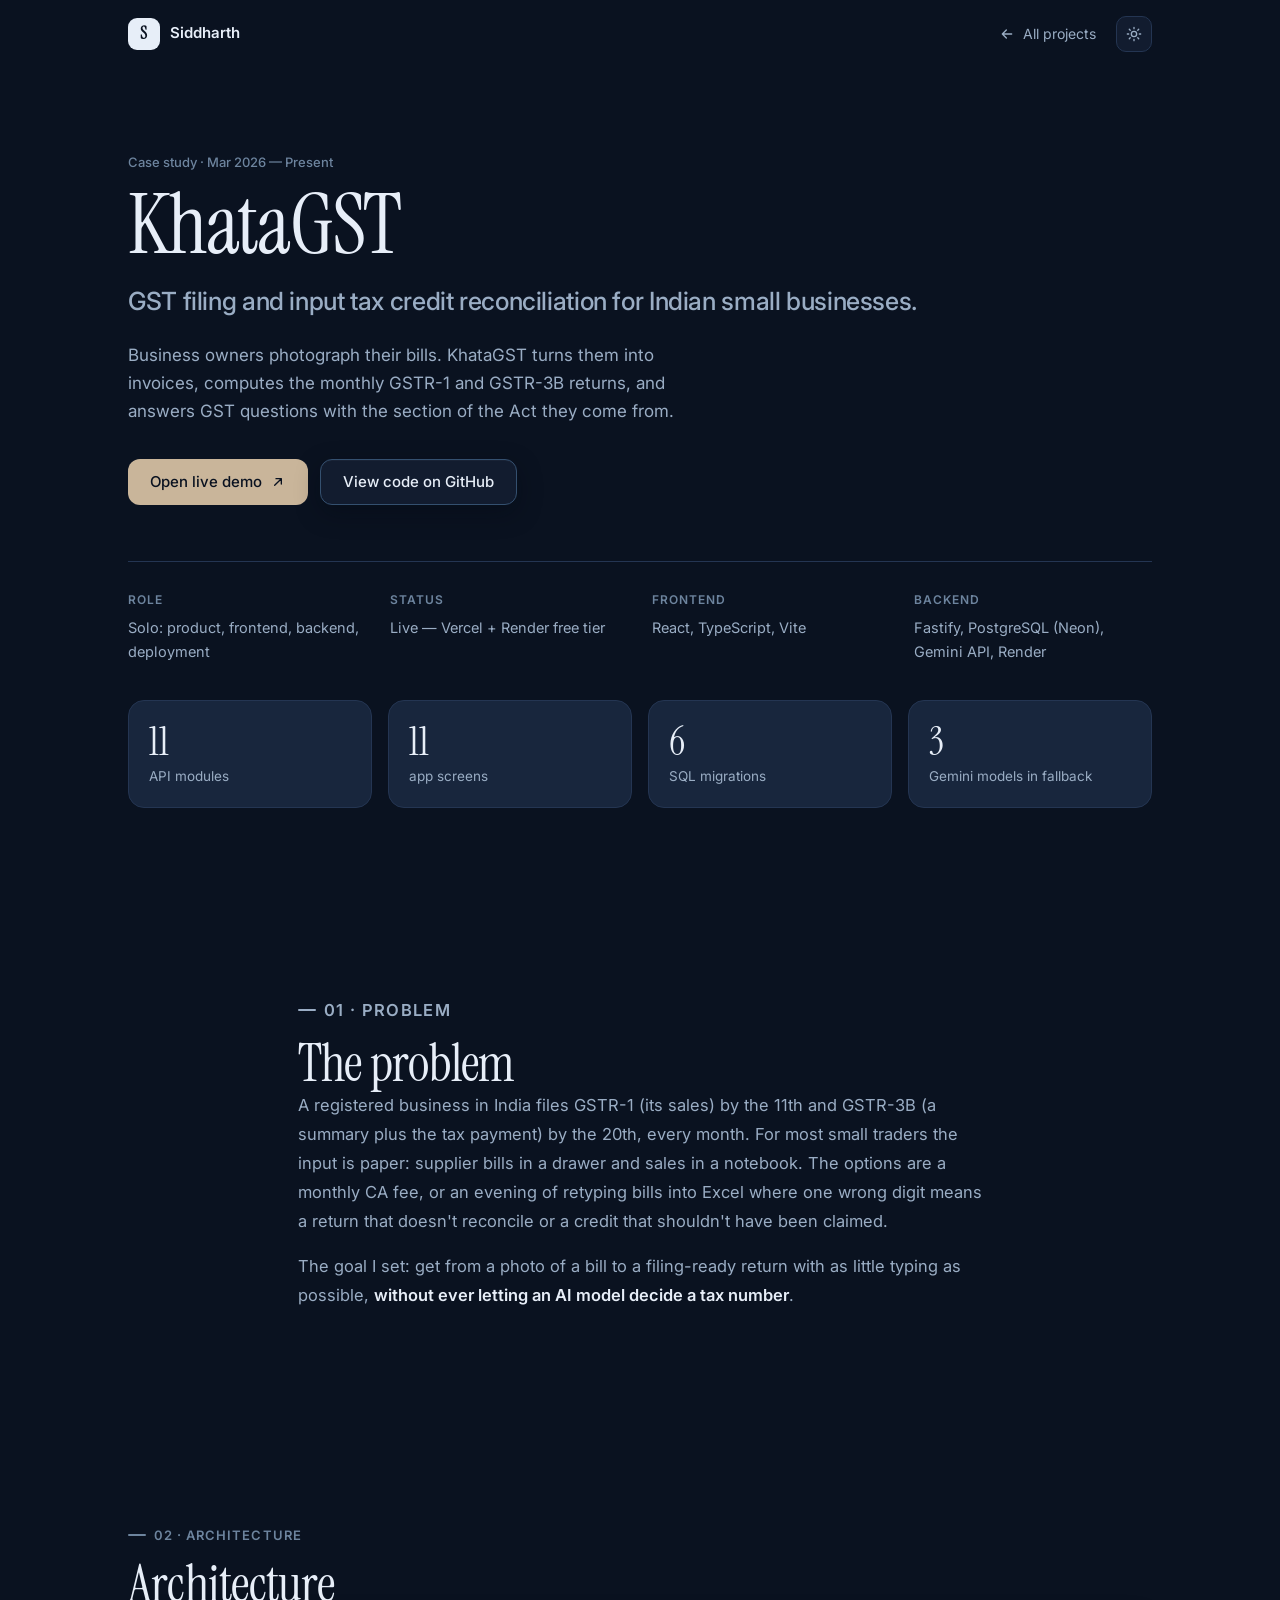
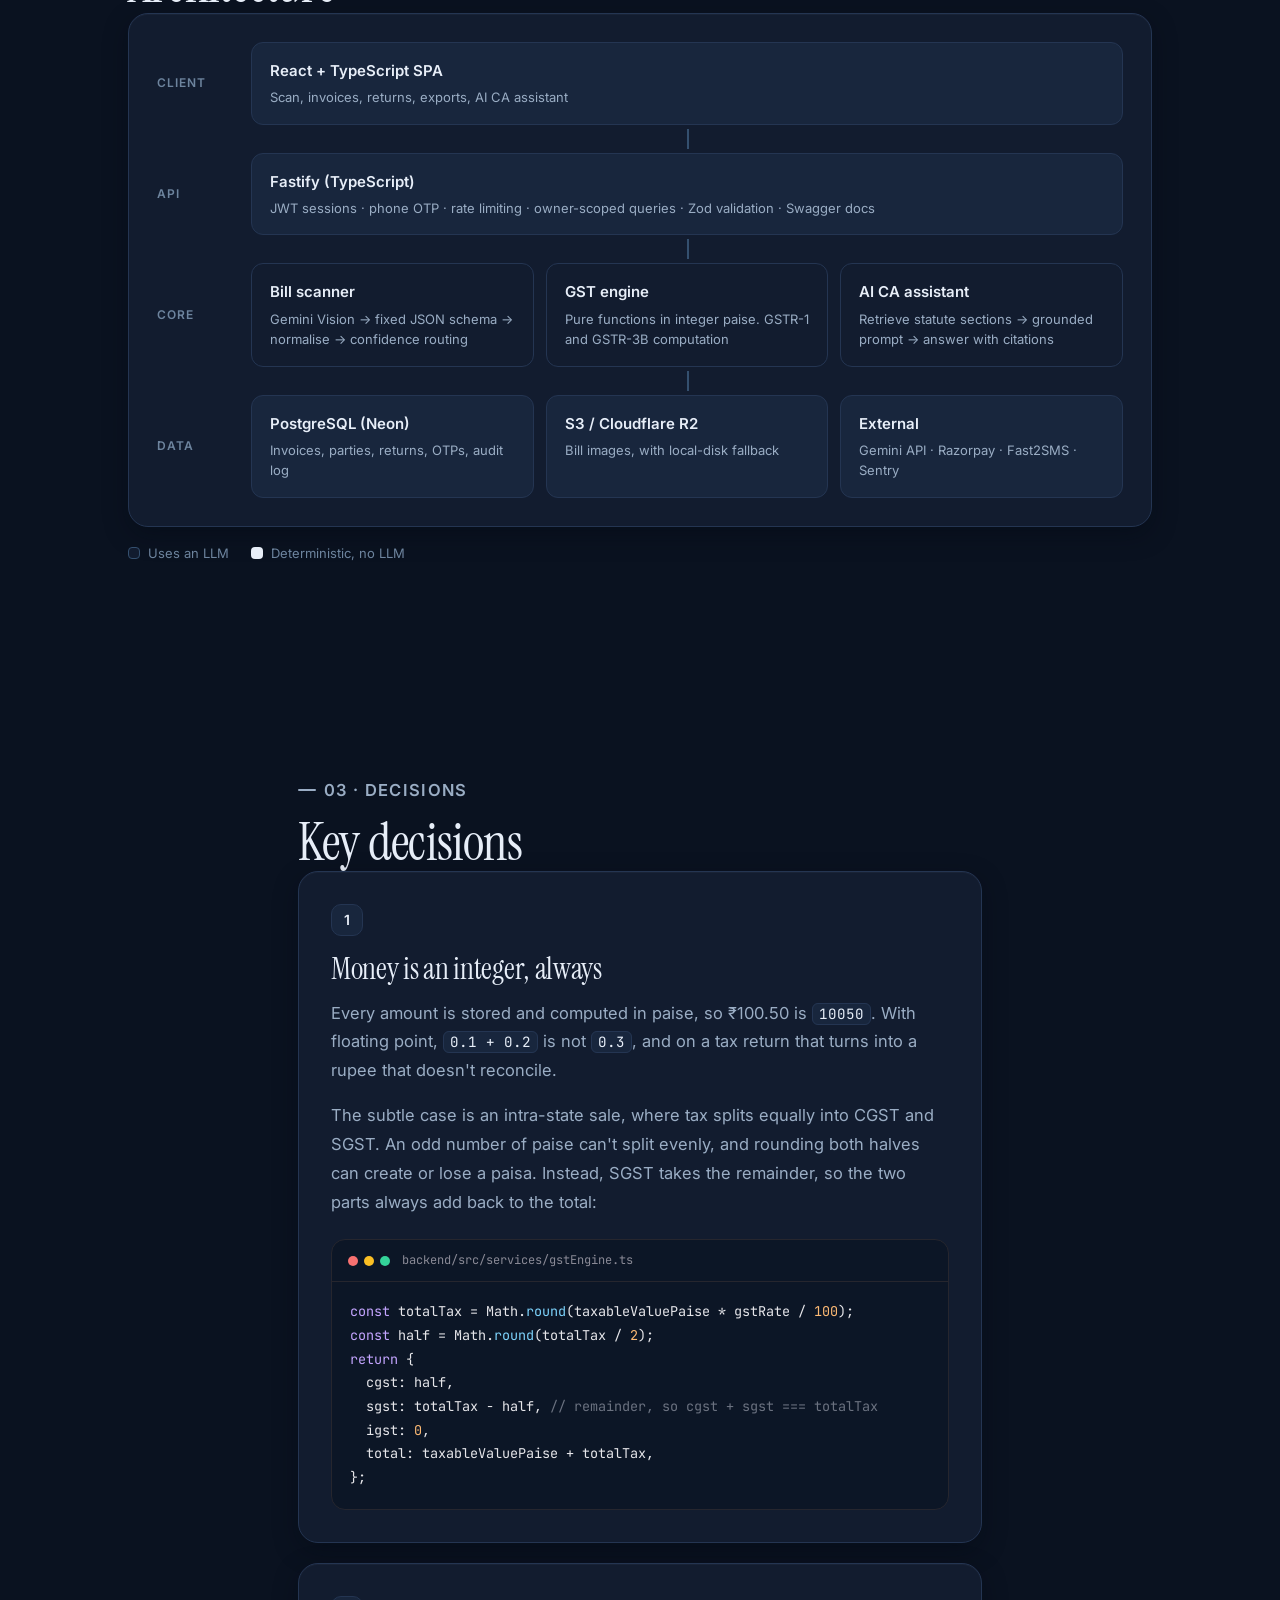
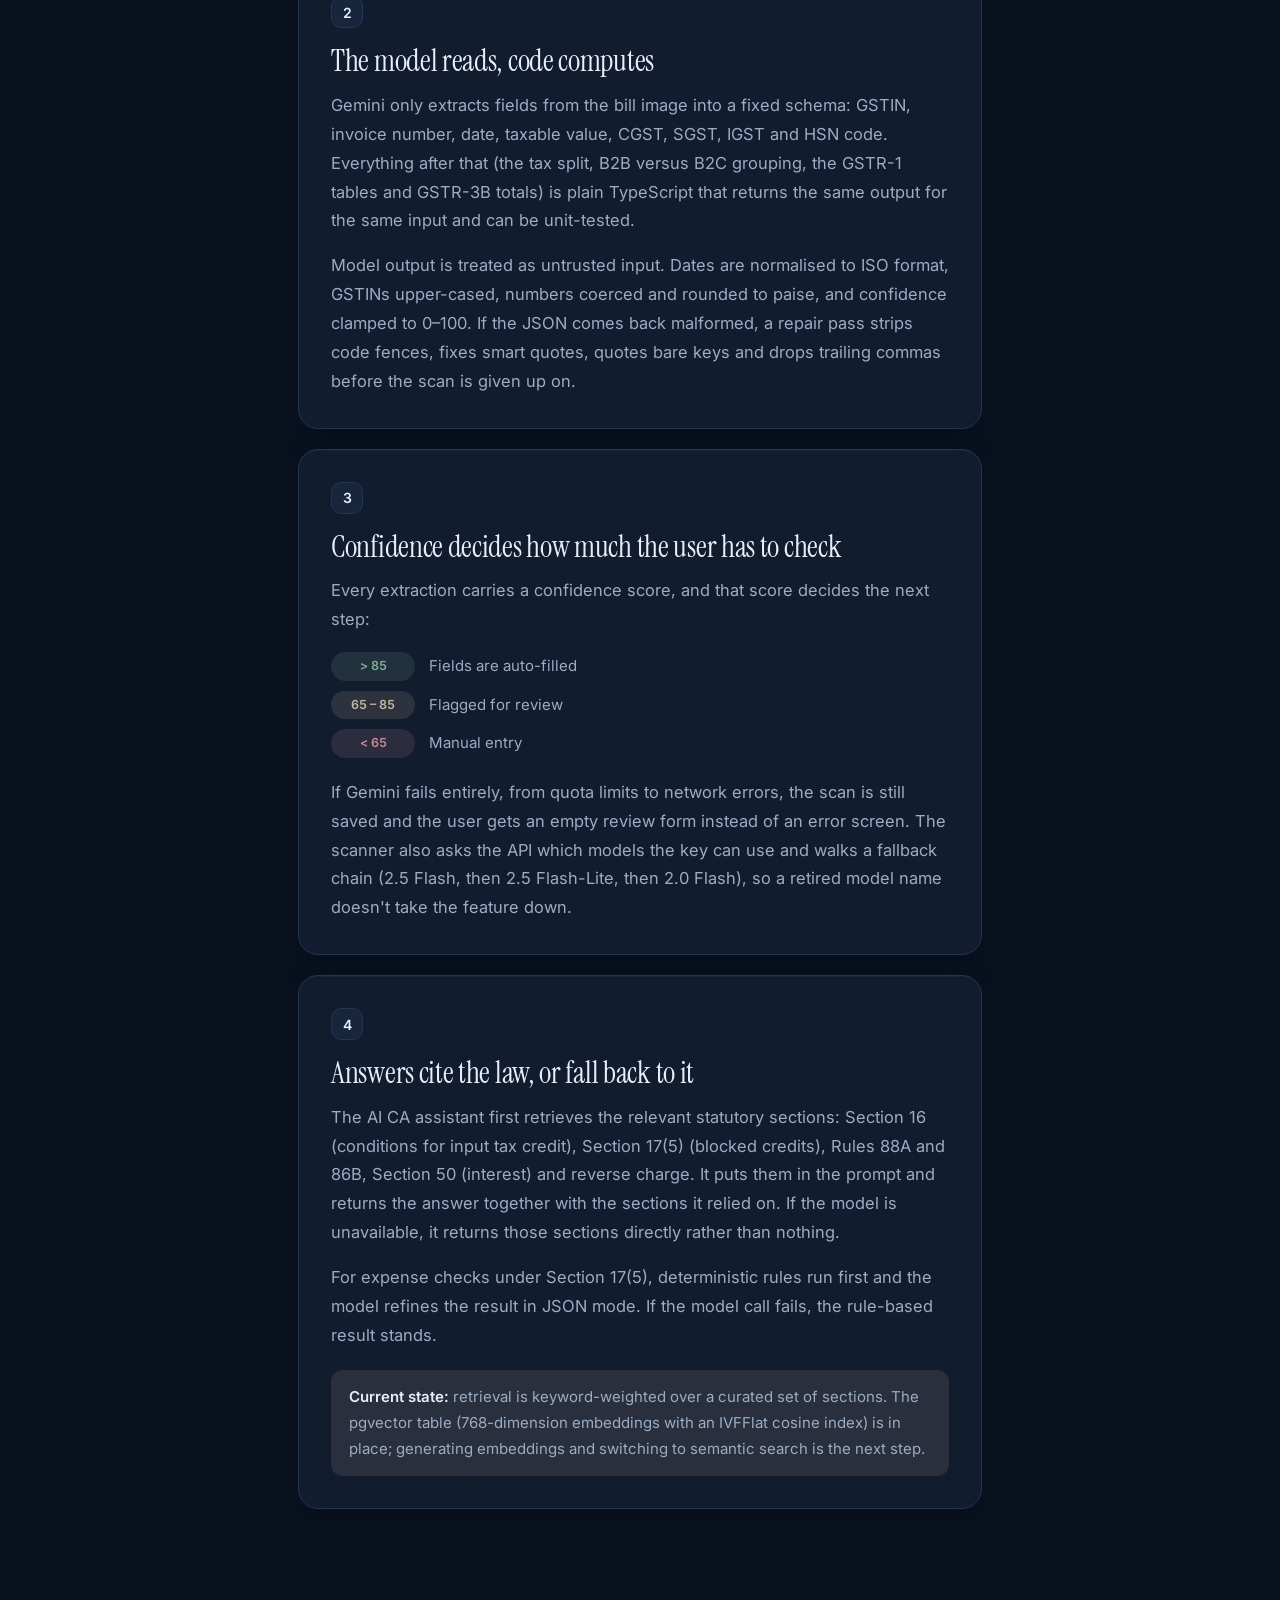
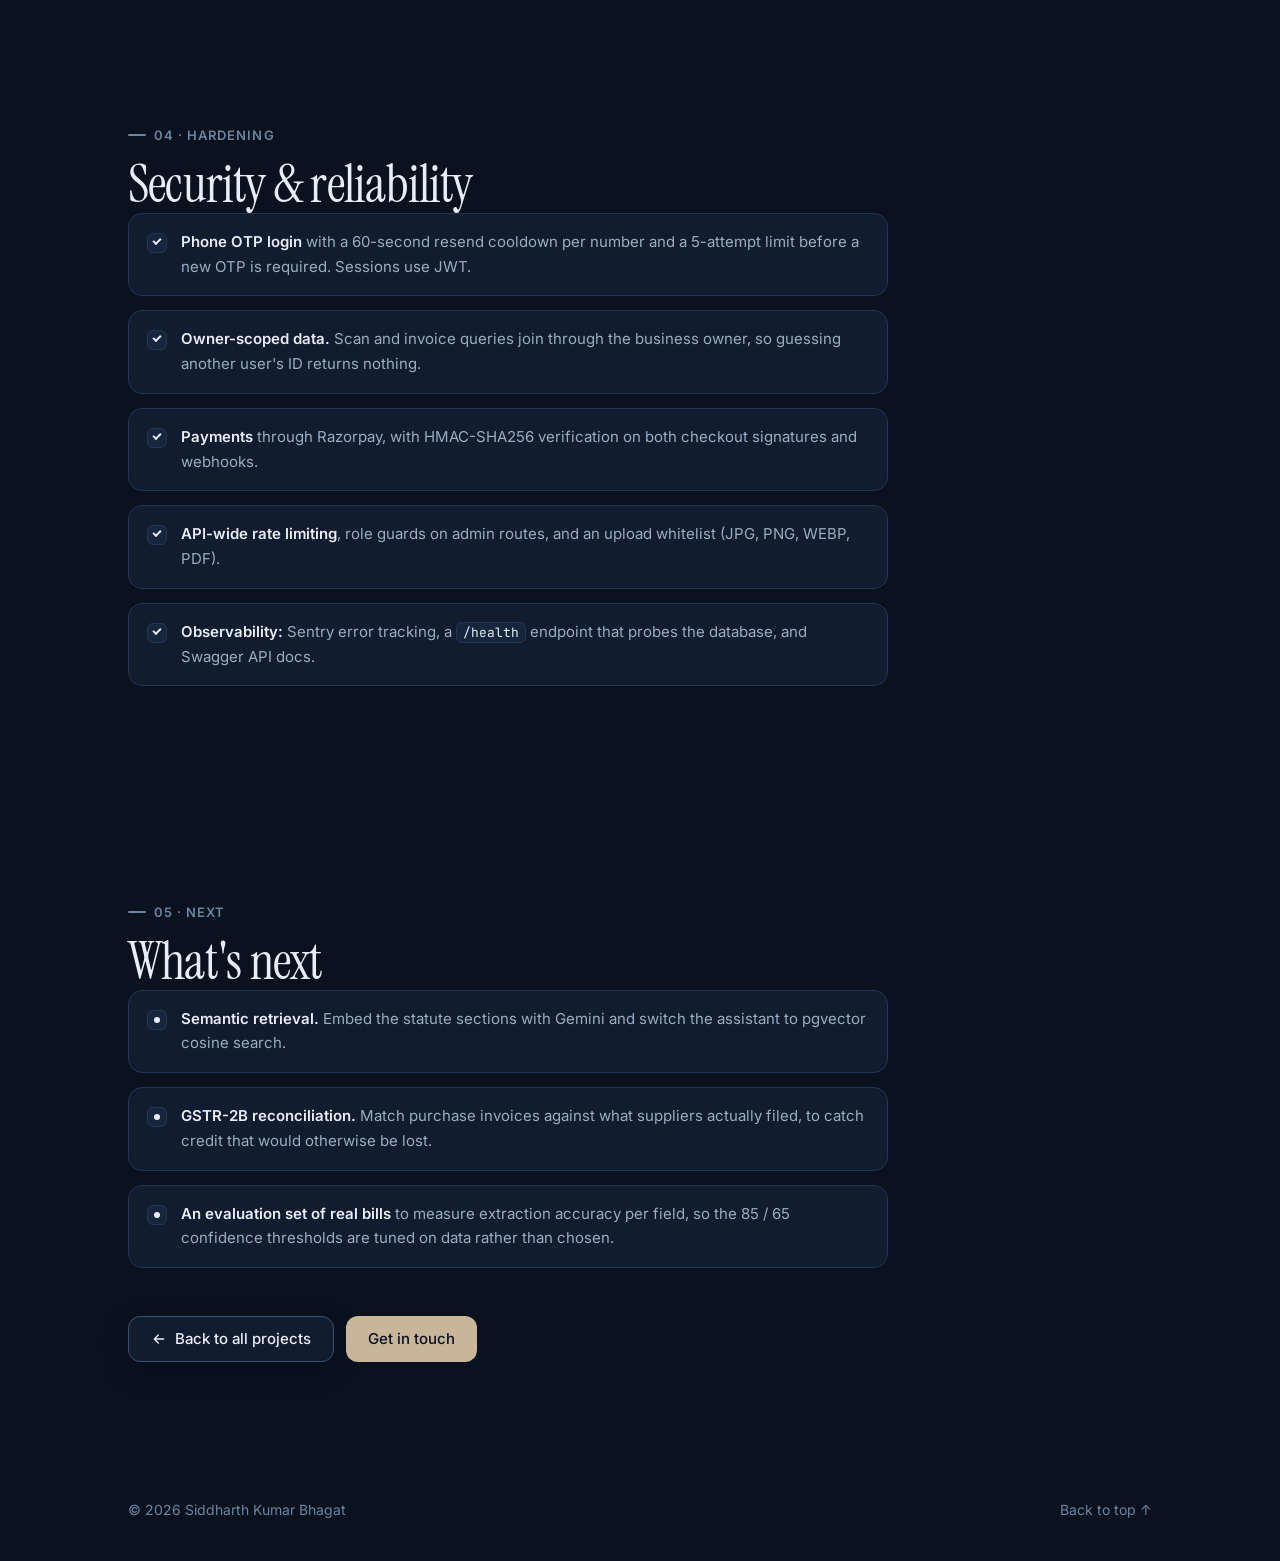
==== commit f209cfaa: "style: navy cozy dark default and replace AI-looking project mocks Co-authored-by: Cursor <cursorage" ====
--- a/projects/khatagst/index.html
+++ b/projects/khatagst/index.html
@@ -8,13 +8,13 @@
   <meta name="description"
     content="How KhataGST turns photos of GST bills into filing-ready GSTR-1 and GSTR-3B returns: integer-paise tax math, confidence-routed AI extraction and statute-grounded answers.">
   <meta name="author" content="Siddharth Kumar Bhagat">
-  <meta name="theme-color" content="#fbfaf7">
+  <meta name="theme-color" content="#0a1220">
   <meta property="og:type" content="article">
   <meta property="og:title" content="KhataGST case study · Siddharth Kumar Bhagat">
   <meta property="og:description"
     content="From a photo of a bill to a filing-ready GST return, without letting an AI model decide a tax number.">
   <link rel="icon"
-    href="data:image/svg+xml,%3Csvg xmlns='http://www.w3.org/2000/svg' viewBox='0 0 64 64'%3E%3Crect width='64' height='64' rx='14' fill='%23171717'/%3E%3Ctext x='50%25' y='56%25' dominant-baseline='middle' text-anchor='middle' font-family='Georgia,serif' font-size='30' fill='%23fff'%3ES%3C/text%3E%3C/svg%3E">
+    href="data:image/svg+xml,%3Csvg xmlns='http://www.w3.org/2000/svg' viewBox='0 0 64 64'%3E%3Crect width='64' height='64' rx='14' fill='%230a1220'/%3E%3Ctext x='50%25' y='56%25' dominant-baseline='middle' text-anchor='middle' font-family='Georgia,serif' font-size='30' fill='%23c9b59a'%3ES%3C/text%3E%3C/svg%3E">
   <link rel="preconnect" href="https://fonts.googleapis.com">
   <link rel="preconnect" href="https://fonts.gstatic.com" crossorigin>
   <link
@@ -25,7 +25,7 @@
     document.documentElement.classList.add("js");
     (function () {
       var t = localStorage.getItem("theme");
-      if (t === "dark" || t === "light") document.documentElement.setAttribute("data-theme", t);
+      document.documentElement.setAttribute("data-theme", t === "light" ? "light" : "dark");
     })();
   </script>
 </head>
--- a/styles.css
+++ b/styles.css
@@ -1,77 +1,78 @@
 /* ── THEME TOKENS ───────────────────────────────────────── */
+/* Default: navy cozy dark */
 :root,
+[data-theme="dark"] {
+  --bg: #0a1220;
+  --surface: #121c2f;
+  --surface-2: #18263d;
+  --border: #243552;
+  --border-strong: #34506f;
+  --text: #e7eef8;
+  --muted: #9aadc4;
+  --faint: #6d849e;
+
+  --accent: #c9b59a;
+  --accent-hover: #ddc9ad;
+  --accent-soft: rgba(201, 181, 154, 0.12);
+  --on-accent: #0a1220;
+
+  --c: var(--accent);
+  --c-soft: var(--accent-soft);
+
+  --green: #7fad92;
+  --green-soft: rgba(127, 173, 146, 0.14);
+  --amber: #c9b59a;
+  --amber-soft: rgba(201, 181, 154, 0.14);
+  --rose: #c48b96;
+  --rose-soft: rgba(196, 139, 150, 0.14);
+
+  --blob-1: #15243a;
+  --blob-2: #0f1a2c;
+  --blob-3: #1c2f4a;
+  --blob-opacity: 0.55;
+
+  --shadow-sm: 0 1px 0 rgba(255, 255, 255, 0.03) inset, 0 8px 24px rgba(3, 8, 18, 0.35);
+  --shadow-md: 0 1px 0 rgba(255, 255, 255, 0.04) inset, 0 18px 48px rgba(3, 8, 18, 0.45);
+  --code-bg: #0c1626;
+
+  color-scheme: dark;
+}
+
 [data-theme="light"] {
-  --bg: #fbfaf7;
-  --surface: #ffffff;
-  --surface-2: #f6f4ef;
-  --border: #e9e5de;
-  --border-strong: #d9d3c9;
-  --text: #1c1a17;
-  --muted: #5a554f;
-  --faint: #8c867e;
-
-  --accent: #171717;
-  --accent-hover: #000000;
-  --accent-soft: #f3f1ec;
-  --on-accent: #ffffff;
+  --bg: #eef2f7;
+  --surface: #f7f9fc;
+  --surface-2: #e8eef6;
+  --border: #d5deea;
+  --border-strong: #b8c6d8;
+  --text: #122033;
+  --muted: #4d627a;
+  --faint: #7a8fa6;
+
+  --accent: #1e3a5f;
+  --accent-hover: #152a46;
+  --accent-soft: #e2eaf4;
+  --on-accent: #f7f9fc;
 
   --c: var(--accent);
-  --c-soft: var(--surface-2);
+  --c-soft: var(--accent-soft);
 
   --green: #3f6b4a;
-  --green-soft: #eef3ef;
+  --green-soft: #e8f0ea;
   --amber: #8a6a2f;
-  --amber-soft: #f4f0e8;
+  --amber-soft: #f2ebe0;
   --rose: #8f4a52;
-  --rose-soft: #f5eef0;
-
-  --blob-1: #e8e4dc;
-  --blob-2: #efebe3;
-  --blob-3: #e4e0d8;
-  --blob-opacity: 0.7;
-
-  --shadow-sm: 0 1px 2px rgba(28, 26, 23, 0.04), 0 1px 3px rgba(28, 26, 23, 0.05);
-  --shadow-md: 0 2px 6px rgba(28, 26, 23, 0.04), 0 16px 40px rgba(28, 26, 23, 0.07);
-  --code-bg: #17171c;
+  --rose-soft: #f3e9eb;
+
+  --blob-1: #d9e3f0;
+  --blob-2: #e4ebf4;
+  --blob-3: #cfdced;
+  --blob-opacity: 0.65;
+
+  --shadow-sm: 0 1px 2px rgba(18, 32, 51, 0.05), 0 1px 3px rgba(18, 32, 51, 0.04);
+  --shadow-md: 0 2px 8px rgba(18, 32, 51, 0.06), 0 18px 40px rgba(18, 32, 51, 0.08);
+  --code-bg: #122033;
 
   color-scheme: light;
-}
-
-[data-theme="dark"] {
-  --bg: #0e0e11;
-  --surface: #16161b;
-  --surface-2: #1c1c22;
-  --border: #26262e;
-  --border-strong: #35353f;
-  --text: #ededf0;
-  --muted: #a3a3ad;
-  --faint: #74747e;
-
-  --accent: #ededf0;
-  --accent-hover: #ffffff;
-  --accent-soft: #1c1c22;
-  --on-accent: #0e0e11;
-
-  --c: var(--accent);
-  --c-soft: var(--surface-2);
-
-  --green: #8aa390;
-  --green-soft: rgba(138, 163, 144, 0.12);
-  --amber: #c4b08a;
-  --amber-soft: rgba(196, 176, 138, 0.12);
-  --rose: #c49298;
-  --rose-soft: rgba(196, 146, 152, 0.12);
-
-  --blob-1: #1c1c22;
-  --blob-2: #16161b;
-  --blob-3: #22222a;
-  --blob-opacity: 0.5;
-
-  --shadow-sm: none;
-  --shadow-md: 0 16px 40px rgba(0, 0, 0, 0.35);
-  --code-bg: #111115;
-
-  color-scheme: dark;
 }
 
 :root {
@@ -531,8 +532,10 @@
   padding: 26px;
   border: 1px solid var(--border);
   border-radius: 22px;
-  background: color-mix(in srgb, var(--surface) 88%, transparent);
-  backdrop-filter: blur(8px);
+  background:
+    linear-gradient(160deg, rgba(201, 181, 154, 0.06), transparent 45%),
+    color-mix(in srgb, var(--surface) 92%, transparent);
+  backdrop-filter: blur(10px);
   box-shadow: var(--shadow-md);
 }
 
@@ -550,8 +553,8 @@
   width: 52px;
   height: 52px;
   border-radius: 16px;
-  background: var(--text);
-  color: var(--bg);
+  background: var(--accent);
+  color: var(--on-accent);
   font-family: var(--serif);
   font-size: 24px;
 }
@@ -740,14 +743,15 @@
   padding: 28px;
   border: 1px solid var(--border);
   border-radius: var(--radius);
-  background: var(--surface);
+  background: linear-gradient(180deg, rgba(255, 255, 255, 0.025), transparent 40%), var(--surface);
   box-shadow: var(--shadow-sm);
-  transition: border-color 0.2s, box-shadow 0.2s;
+  transition: border-color 0.2s, box-shadow 0.2s, transform 0.2s;
 }
 
 .role:hover {
   border-color: var(--border-strong);
   box-shadow: var(--shadow-md);
+  transform: translateY(-1px);
 }
 
 .company-badge {
@@ -809,7 +813,7 @@
   flex-direction: column;
   border: 1px solid var(--border);
   border-radius: 20px;
-  background: var(--surface);
+  background: linear-gradient(165deg, rgba(201, 181, 154, 0.05), transparent 42%), var(--surface);
   box-shadow: var(--shadow-sm);
   overflow: hidden;
   transition: border-color 0.2s, box-shadow 0.2s, transform 0.2s;
@@ -925,11 +929,11 @@
   margin-top: 26px;
   padding: 10px 16px;
   border-radius: 12px;
-  background: var(--text);
-  color: var(--bg);
+  background: var(--accent);
+  color: var(--on-accent);
   font-size: 14px;
   font-weight: 600;
-  transition: gap 0.15s;
+  transition: gap 0.15s, background 0.15s;
 }
 
 .case-link:hover {
@@ -975,6 +979,76 @@
 .project-grid .project-visual {
   min-height: 210px;
   padding: 26px;
+}
+
+.visual-panel {
+  position: relative;
+  width: 100%;
+  max-width: 380px;
+  min-height: 180px;
+  padding: 22px 22px 20px;
+  border: 1px solid var(--border);
+  border-radius: 16px;
+  background:
+    linear-gradient(145deg, rgba(201, 181, 154, 0.08), transparent 55%),
+    var(--surface);
+  box-shadow: var(--shadow-sm);
+  display: flex;
+  flex-direction: column;
+  justify-content: flex-end;
+  gap: 8px;
+}
+
+.visual-mark {
+  position: absolute;
+  top: 18px;
+  right: 20px;
+  font-family: var(--serif);
+  font-size: 42px;
+  line-height: 1;
+  color: var(--accent);
+  opacity: 0.85;
+}
+
+.visual-kicker {
+  font-size: 12px;
+  font-weight: 600;
+  letter-spacing: 0.08em;
+  text-transform: uppercase;
+  color: var(--faint);
+}
+
+.visual-title {
+  font-family: var(--serif);
+  font-size: 28px;
+  font-weight: 400;
+  letter-spacing: -0.02em;
+  color: var(--text);
+  line-height: 1.15;
+}
+
+.visual-line {
+  font-family: var(--mono);
+  font-size: 12px;
+  color: var(--muted);
+  line-height: 1.5;
+}
+
+.visual-meta {
+  display: flex;
+  flex-wrap: wrap;
+  gap: 8px;
+  margin-top: 6px;
+}
+
+.visual-meta span {
+  padding: 4px 9px;
+  border-radius: 999px;
+  border: 1px solid var(--border);
+  background: var(--surface-2);
+  font-size: 11.5px;
+  font-weight: 500;
+  color: var(--muted);
 }
 
 .mock-card {
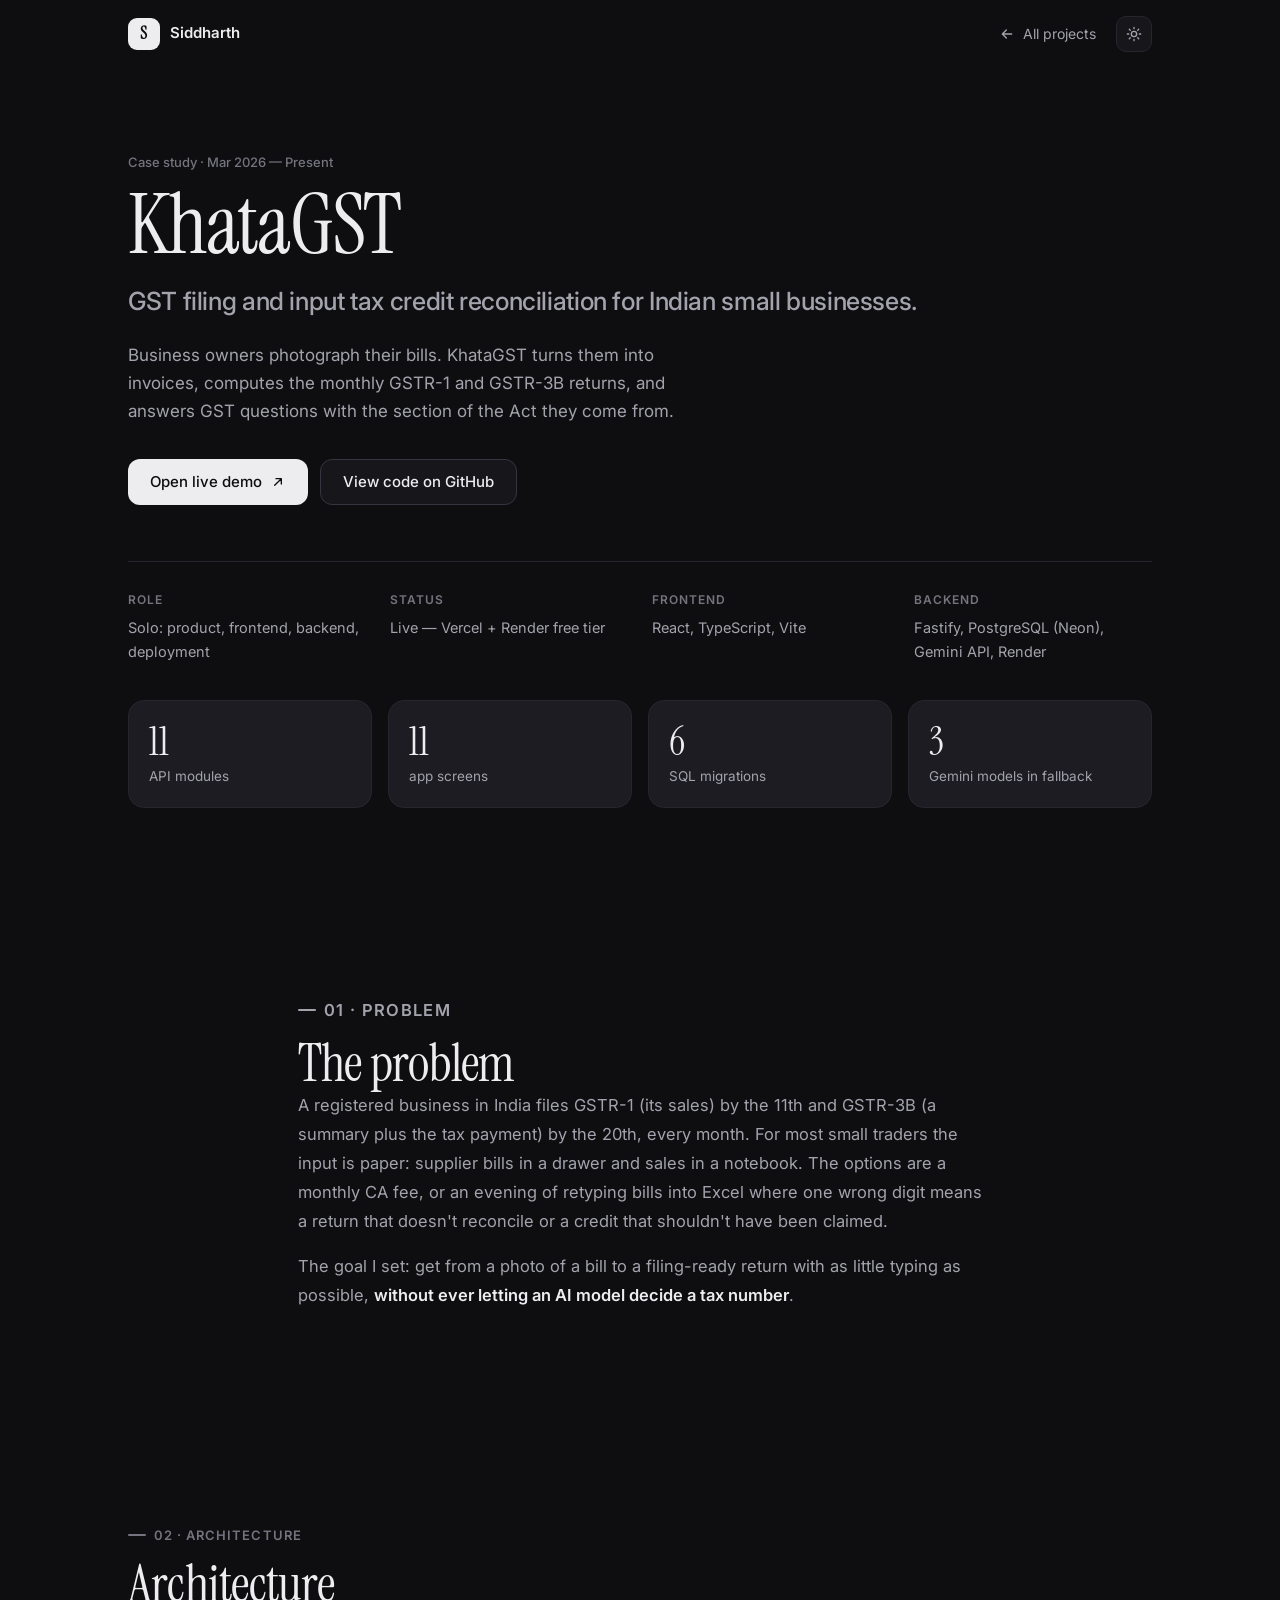
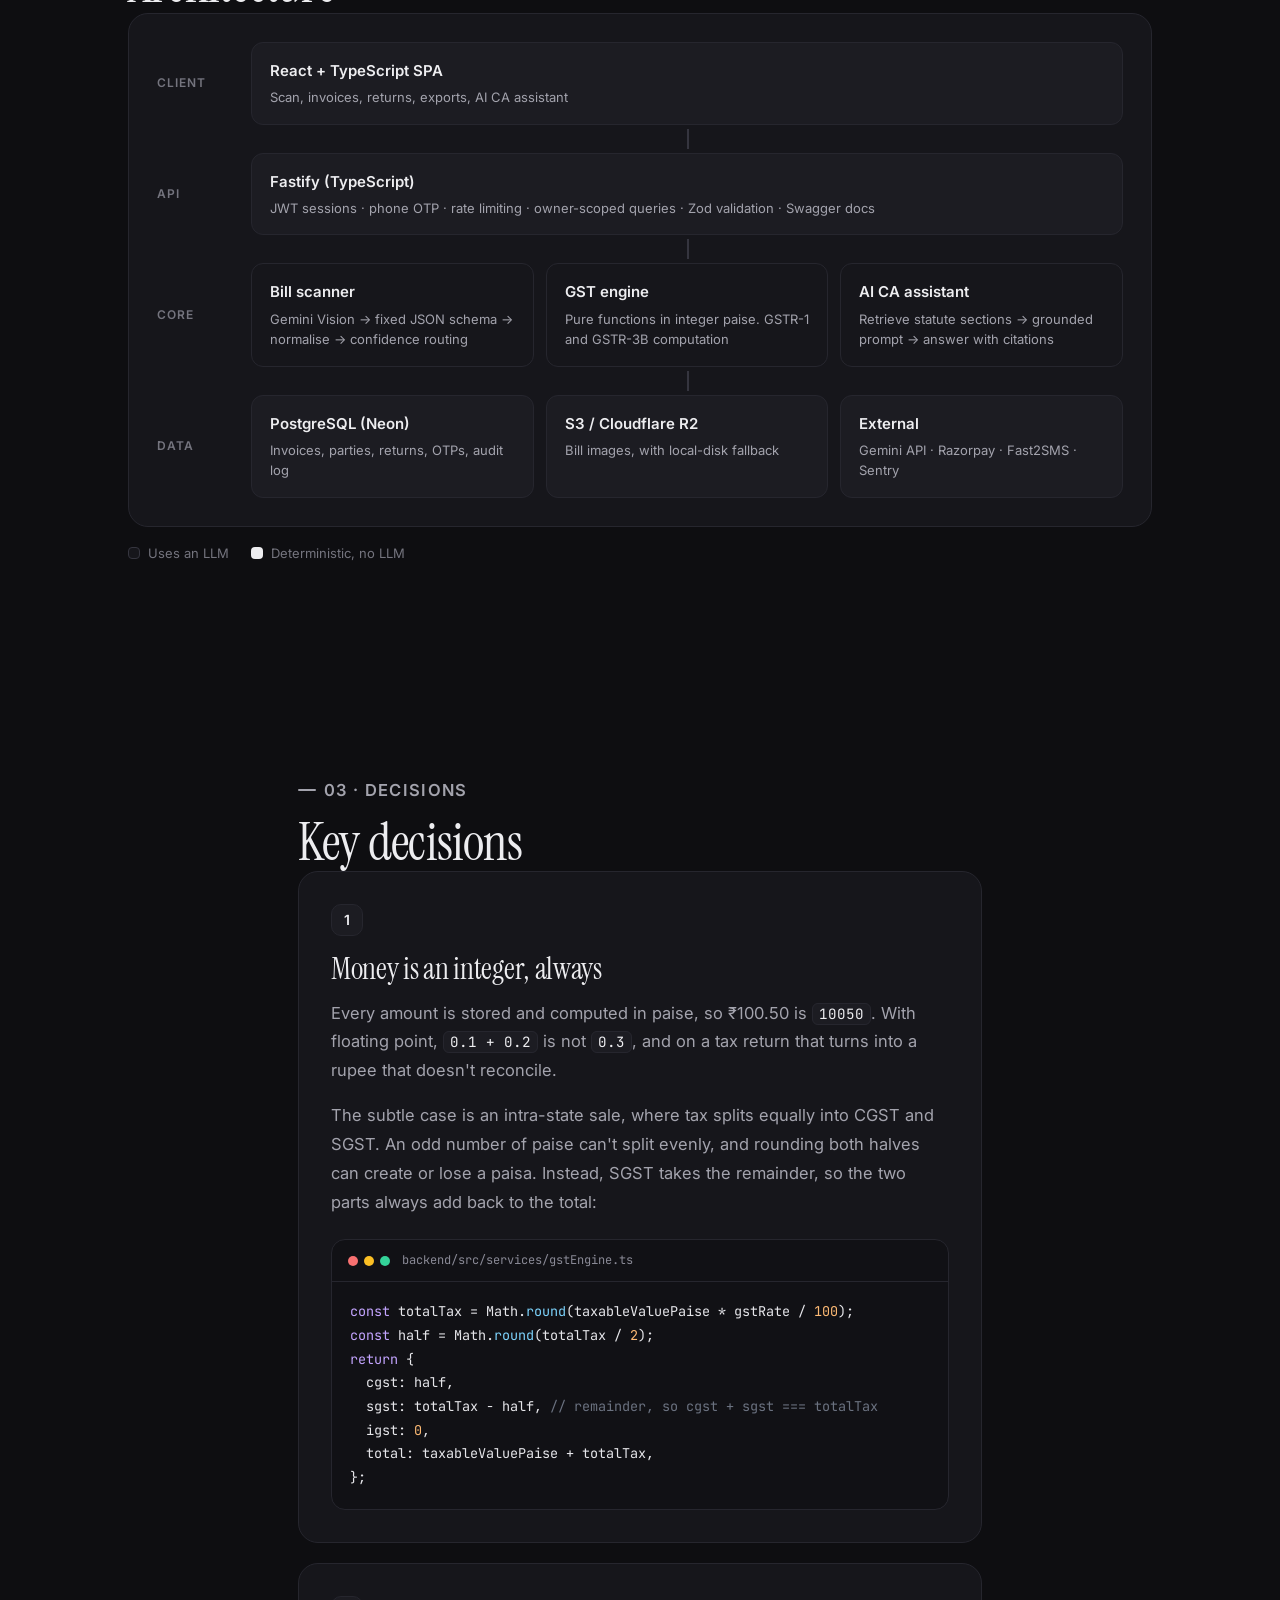
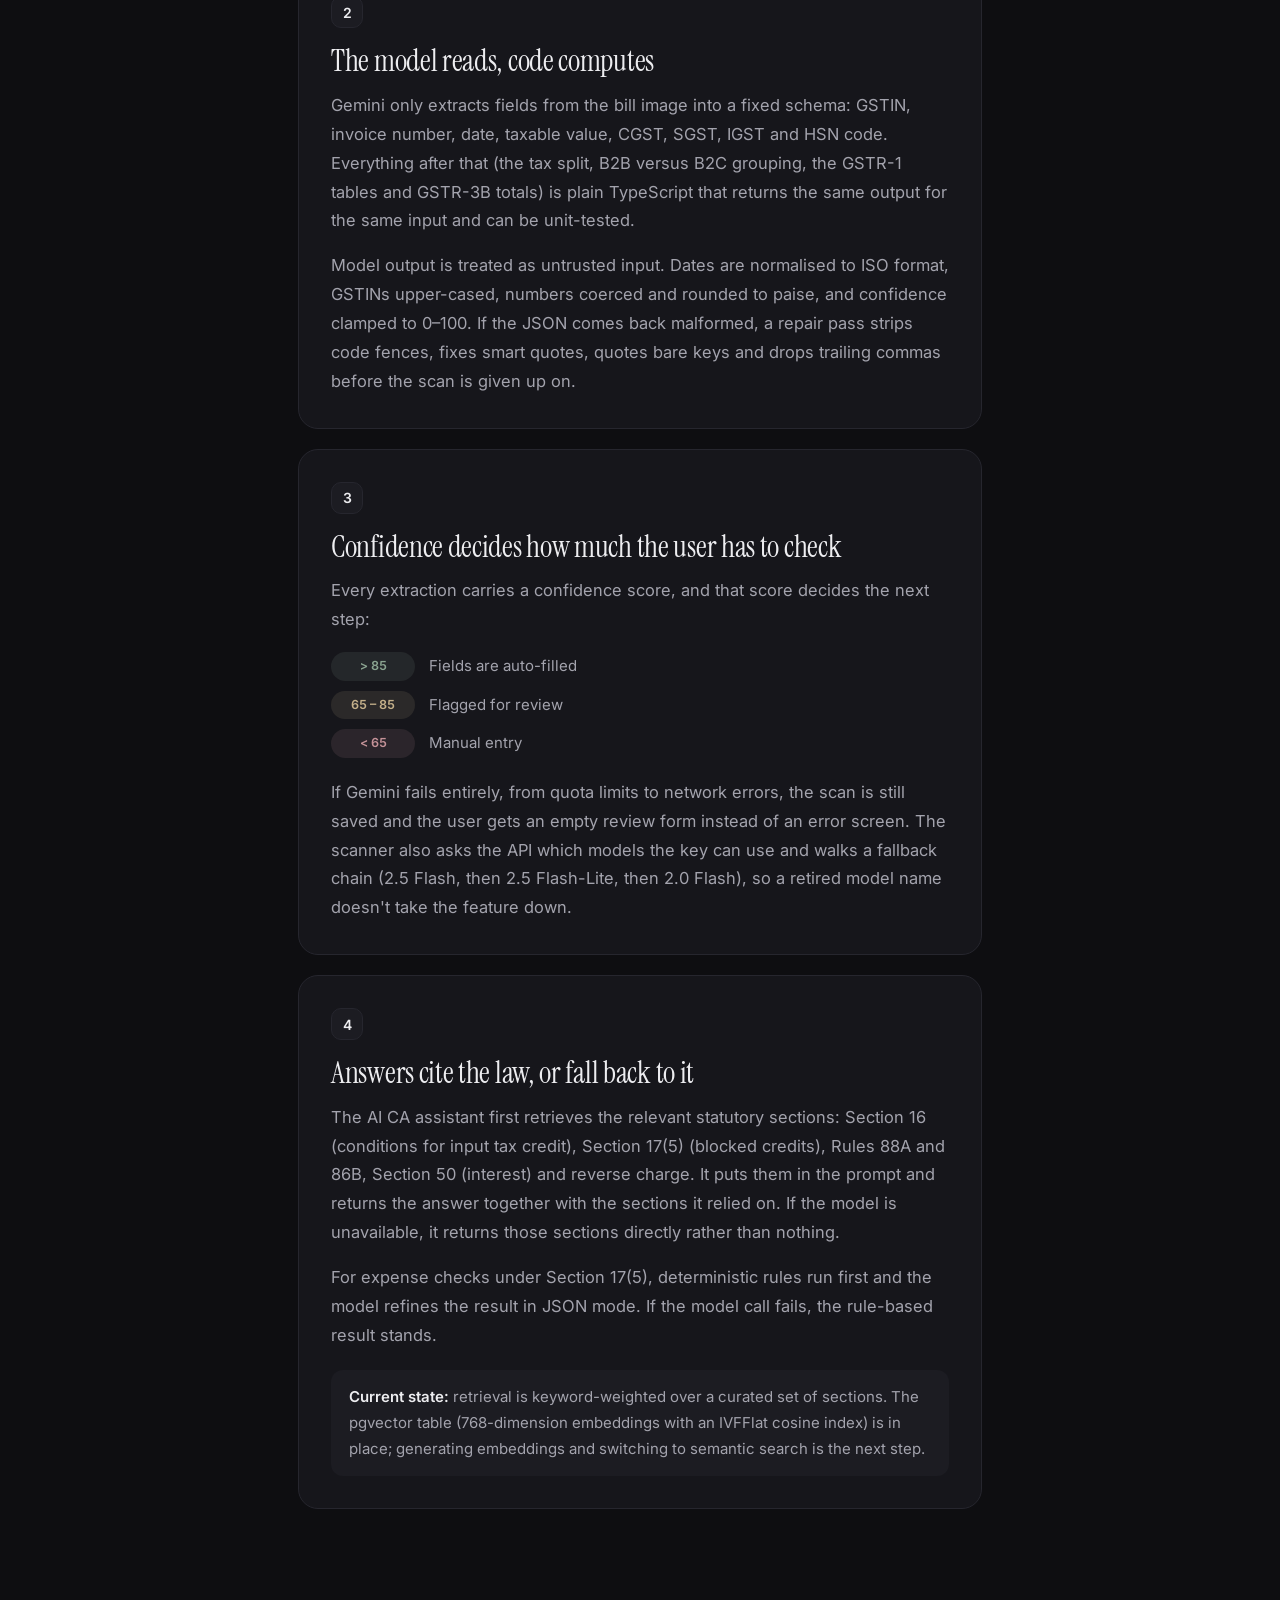
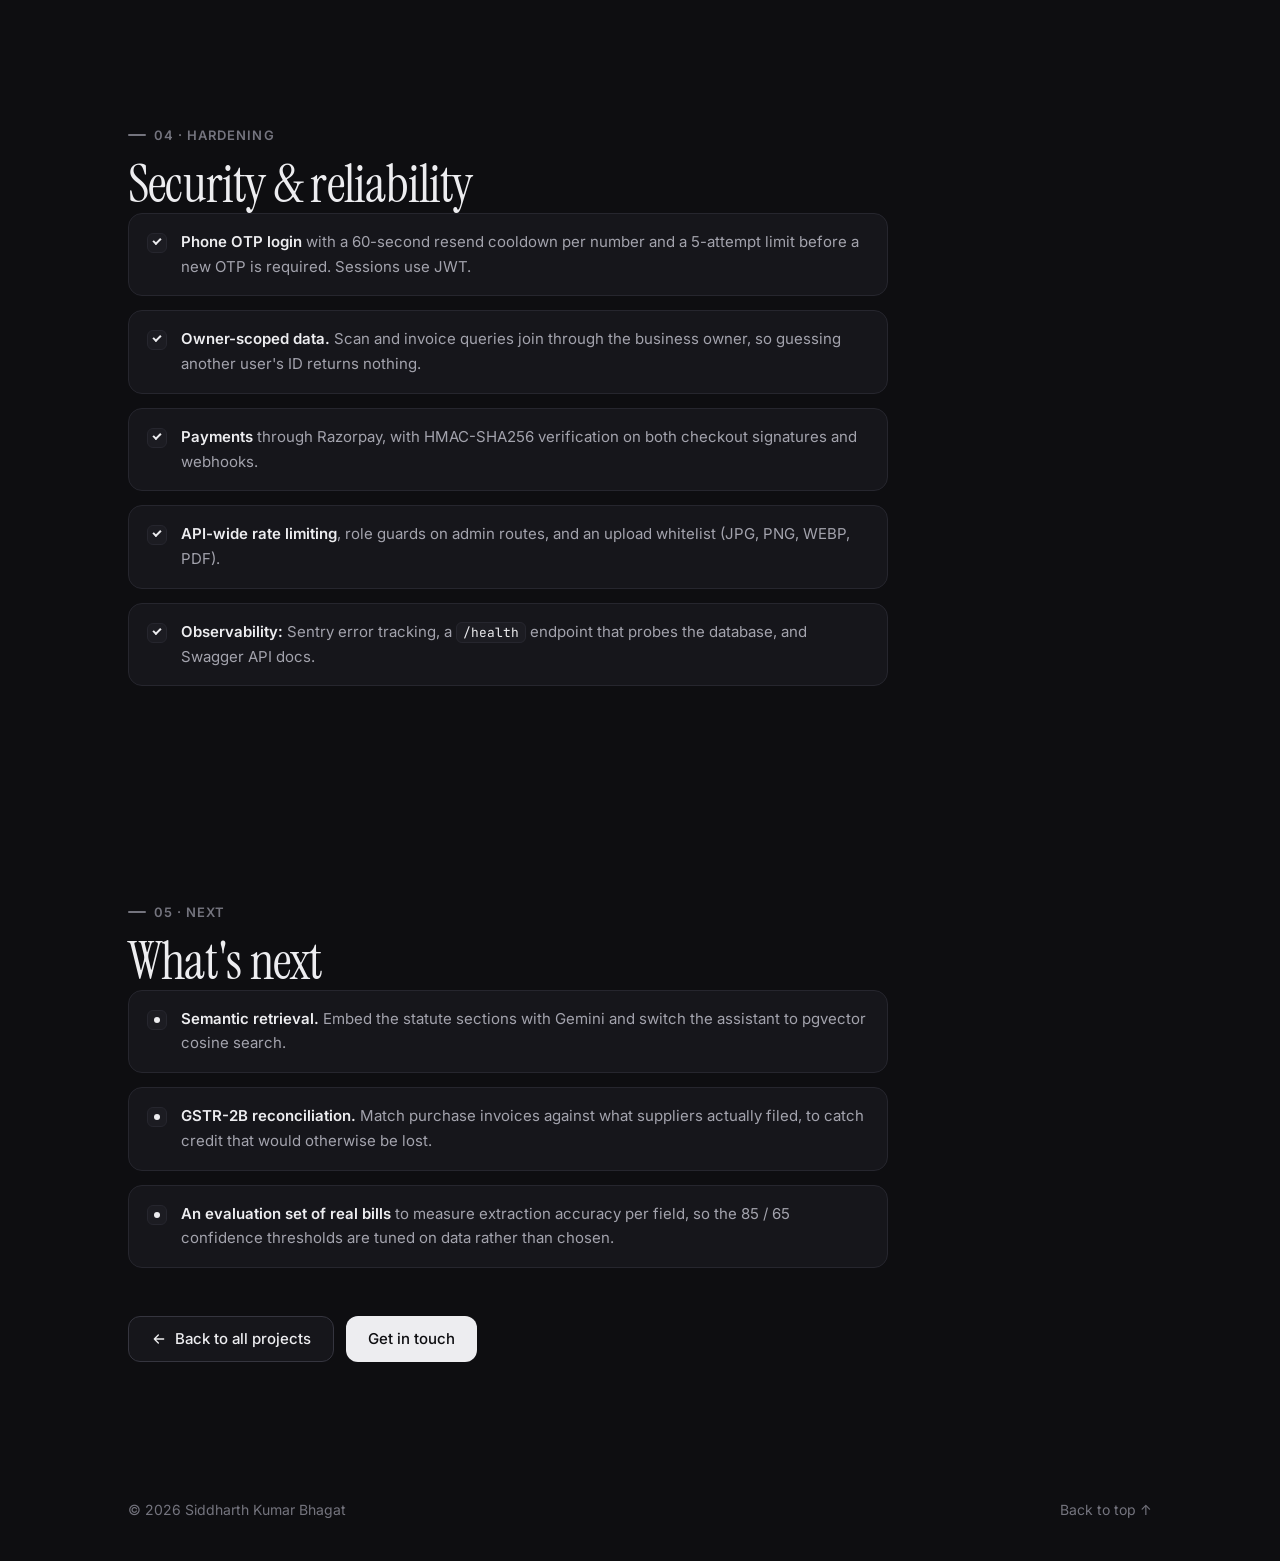
==== commit 2e7c24cf: "style: restore original charcoal dark theme (drop navy) Co-authored-by: Cursor <cursoragent@cursor.c" ====
--- a/projects/khatagst/index.html
+++ b/projects/khatagst/index.html
@@ -8,13 +8,13 @@
   <meta name="description"
     content="How KhataGST turns photos of GST bills into filing-ready GSTR-1 and GSTR-3B returns: integer-paise tax math, confidence-routed AI extraction and statute-grounded answers.">
   <meta name="author" content="Siddharth Kumar Bhagat">
-  <meta name="theme-color" content="#0a1220">
+  <meta name="theme-color" content="#0e0e11">
   <meta property="og:type" content="article">
   <meta property="og:title" content="KhataGST case study · Siddharth Kumar Bhagat">
   <meta property="og:description"
     content="From a photo of a bill to a filing-ready GST return, without letting an AI model decide a tax number.">
   <link rel="icon"
-    href="data:image/svg+xml,%3Csvg xmlns='http://www.w3.org/2000/svg' viewBox='0 0 64 64'%3E%3Crect width='64' height='64' rx='14' fill='%230a1220'/%3E%3Ctext x='50%25' y='56%25' dominant-baseline='middle' text-anchor='middle' font-family='Georgia,serif' font-size='30' fill='%23c9b59a'%3ES%3C/text%3E%3C/svg%3E">
+    href="data:image/svg+xml,%3Csvg xmlns='http://www.w3.org/2000/svg' viewBox='0 0 64 64'%3E%3Crect width='64' height='64' rx='14' fill='%230e0e11'/%3E%3Ctext x='50%25' y='56%25' dominant-baseline='middle' text-anchor='middle' font-family='Georgia,serif' font-size='30' fill='%23ededf0'%3ES%3C/text%3E%3C/svg%3E">
   <link rel="preconnect" href="https://fonts.googleapis.com">
   <link rel="preconnect" href="https://fonts.gstatic.com" crossorigin>
   <link
--- a/styles.css
+++ b/styles.css
@@ -1,78 +1,77 @@
 /* ── THEME TOKENS ───────────────────────────────────────── */
-/* Default: navy cozy dark */
 :root,
+[data-theme="light"] {
+  --bg: #fbfaf7;
+  --surface: #ffffff;
+  --surface-2: #f6f4ef;
+  --border: #e9e5de;
+  --border-strong: #d9d3c9;
+  --text: #1c1a17;
+  --muted: #5a554f;
+  --faint: #8c867e;
+
+  --accent: #171717;
+  --accent-hover: #000000;
+  --accent-soft: #f3f1ec;
+  --on-accent: #ffffff;
+
+  --c: var(--accent);
+  --c-soft: var(--surface-2);
+
+  --green: #3f6b4a;
+  --green-soft: #eef3ef;
+  --amber: #8a6a2f;
+  --amber-soft: #f4f0e8;
+  --rose: #8f4a52;
+  --rose-soft: #f5eef0;
+
+  --blob-1: #e8e4dc;
+  --blob-2: #efebe3;
+  --blob-3: #e4e0d8;
+  --blob-opacity: 0.7;
+
+  --shadow-sm: 0 1px 2px rgba(28, 26, 23, 0.04), 0 1px 3px rgba(28, 26, 23, 0.05);
+  --shadow-md: 0 2px 6px rgba(28, 26, 23, 0.04), 0 16px 40px rgba(28, 26, 23, 0.07);
+  --code-bg: #17171c;
+
+  color-scheme: light;
+}
+
 [data-theme="dark"] {
-  --bg: #0a1220;
-  --surface: #121c2f;
-  --surface-2: #18263d;
-  --border: #243552;
-  --border-strong: #34506f;
-  --text: #e7eef8;
-  --muted: #9aadc4;
-  --faint: #6d849e;
-
-  --accent: #c9b59a;
-  --accent-hover: #ddc9ad;
-  --accent-soft: rgba(201, 181, 154, 0.12);
-  --on-accent: #0a1220;
+  --bg: #0e0e11;
+  --surface: #16161b;
+  --surface-2: #1c1c22;
+  --border: #26262e;
+  --border-strong: #35353f;
+  --text: #ededf0;
+  --muted: #a3a3ad;
+  --faint: #74747e;
+
+  --accent: #ededf0;
+  --accent-hover: #ffffff;
+  --accent-soft: #1c1c22;
+  --on-accent: #0e0e11;
 
   --c: var(--accent);
-  --c-soft: var(--accent-soft);
-
-  --green: #7fad92;
-  --green-soft: rgba(127, 173, 146, 0.14);
-  --amber: #c9b59a;
-  --amber-soft: rgba(201, 181, 154, 0.14);
-  --rose: #c48b96;
-  --rose-soft: rgba(196, 139, 150, 0.14);
-
-  --blob-1: #15243a;
-  --blob-2: #0f1a2c;
-  --blob-3: #1c2f4a;
-  --blob-opacity: 0.55;
-
-  --shadow-sm: 0 1px 0 rgba(255, 255, 255, 0.03) inset, 0 8px 24px rgba(3, 8, 18, 0.35);
-  --shadow-md: 0 1px 0 rgba(255, 255, 255, 0.04) inset, 0 18px 48px rgba(3, 8, 18, 0.45);
-  --code-bg: #0c1626;
+  --c-soft: var(--surface-2);
+
+  --green: #8aa390;
+  --green-soft: rgba(138, 163, 144, 0.12);
+  --amber: #c4b08a;
+  --amber-soft: rgba(196, 176, 138, 0.12);
+  --rose: #c49298;
+  --rose-soft: rgba(196, 146, 152, 0.12);
+
+  --blob-1: #1c1c22;
+  --blob-2: #16161b;
+  --blob-3: #22222a;
+  --blob-opacity: 0.5;
+
+  --shadow-sm: none;
+  --shadow-md: 0 16px 40px rgba(0, 0, 0, 0.35);
+  --code-bg: #111115;
 
   color-scheme: dark;
-}
-
-[data-theme="light"] {
-  --bg: #eef2f7;
-  --surface: #f7f9fc;
-  --surface-2: #e8eef6;
-  --border: #d5deea;
-  --border-strong: #b8c6d8;
-  --text: #122033;
-  --muted: #4d627a;
-  --faint: #7a8fa6;
-
-  --accent: #1e3a5f;
-  --accent-hover: #152a46;
-  --accent-soft: #e2eaf4;
-  --on-accent: #f7f9fc;
-
-  --c: var(--accent);
-  --c-soft: var(--accent-soft);
-
-  --green: #3f6b4a;
-  --green-soft: #e8f0ea;
-  --amber: #8a6a2f;
-  --amber-soft: #f2ebe0;
-  --rose: #8f4a52;
-  --rose-soft: #f3e9eb;
-
-  --blob-1: #d9e3f0;
-  --blob-2: #e4ebf4;
-  --blob-3: #cfdced;
-  --blob-opacity: 0.65;
-
-  --shadow-sm: 0 1px 2px rgba(18, 32, 51, 0.05), 0 1px 3px rgba(18, 32, 51, 0.04);
-  --shadow-md: 0 2px 8px rgba(18, 32, 51, 0.06), 0 18px 40px rgba(18, 32, 51, 0.08);
-  --code-bg: #122033;
-
-  color-scheme: light;
 }
 
 :root {
@@ -532,10 +531,8 @@
   padding: 26px;
   border: 1px solid var(--border);
   border-radius: 22px;
-  background:
-    linear-gradient(160deg, rgba(201, 181, 154, 0.06), transparent 45%),
-    color-mix(in srgb, var(--surface) 92%, transparent);
-  backdrop-filter: blur(10px);
+  background: color-mix(in srgb, var(--surface) 88%, transparent);
+  backdrop-filter: blur(8px);
   box-shadow: var(--shadow-md);
 }
 
@@ -553,8 +550,8 @@
   width: 52px;
   height: 52px;
   border-radius: 16px;
-  background: var(--accent);
-  color: var(--on-accent);
+  background: var(--text);
+  color: var(--bg);
   font-family: var(--serif);
   font-size: 24px;
 }
@@ -743,15 +740,14 @@
   padding: 28px;
   border: 1px solid var(--border);
   border-radius: var(--radius);
-  background: linear-gradient(180deg, rgba(255, 255, 255, 0.025), transparent 40%), var(--surface);
+  background: var(--surface);
   box-shadow: var(--shadow-sm);
-  transition: border-color 0.2s, box-shadow 0.2s, transform 0.2s;
+  transition: border-color 0.2s, box-shadow 0.2s;
 }
 
 .role:hover {
   border-color: var(--border-strong);
   box-shadow: var(--shadow-md);
-  transform: translateY(-1px);
 }
 
 .company-badge {
@@ -813,7 +809,7 @@
   flex-direction: column;
   border: 1px solid var(--border);
   border-radius: 20px;
-  background: linear-gradient(165deg, rgba(201, 181, 154, 0.05), transparent 42%), var(--surface);
+  background: var(--surface);
   box-shadow: var(--shadow-sm);
   overflow: hidden;
   transition: border-color 0.2s, box-shadow 0.2s, transform 0.2s;
@@ -929,11 +925,11 @@
   margin-top: 26px;
   padding: 10px 16px;
   border-radius: 12px;
-  background: var(--accent);
-  color: var(--on-accent);
+  background: var(--text);
+  color: var(--bg);
   font-size: 14px;
   font-weight: 600;
-  transition: gap 0.15s, background 0.15s;
+  transition: gap 0.15s;
 }
 
 .case-link:hover {
@@ -989,9 +985,7 @@
   padding: 22px 22px 20px;
   border: 1px solid var(--border);
   border-radius: 16px;
-  background:
-    linear-gradient(145deg, rgba(201, 181, 154, 0.08), transparent 55%),
-    var(--surface);
+  background: var(--surface);
   box-shadow: var(--shadow-sm);
   display: flex;
   flex-direction: column;
@@ -1006,8 +1000,8 @@
   font-family: var(--serif);
   font-size: 42px;
   line-height: 1;
-  color: var(--accent);
-  opacity: 0.85;
+  color: var(--text);
+  opacity: 0.55;
 }
 
 .visual-kicker {
